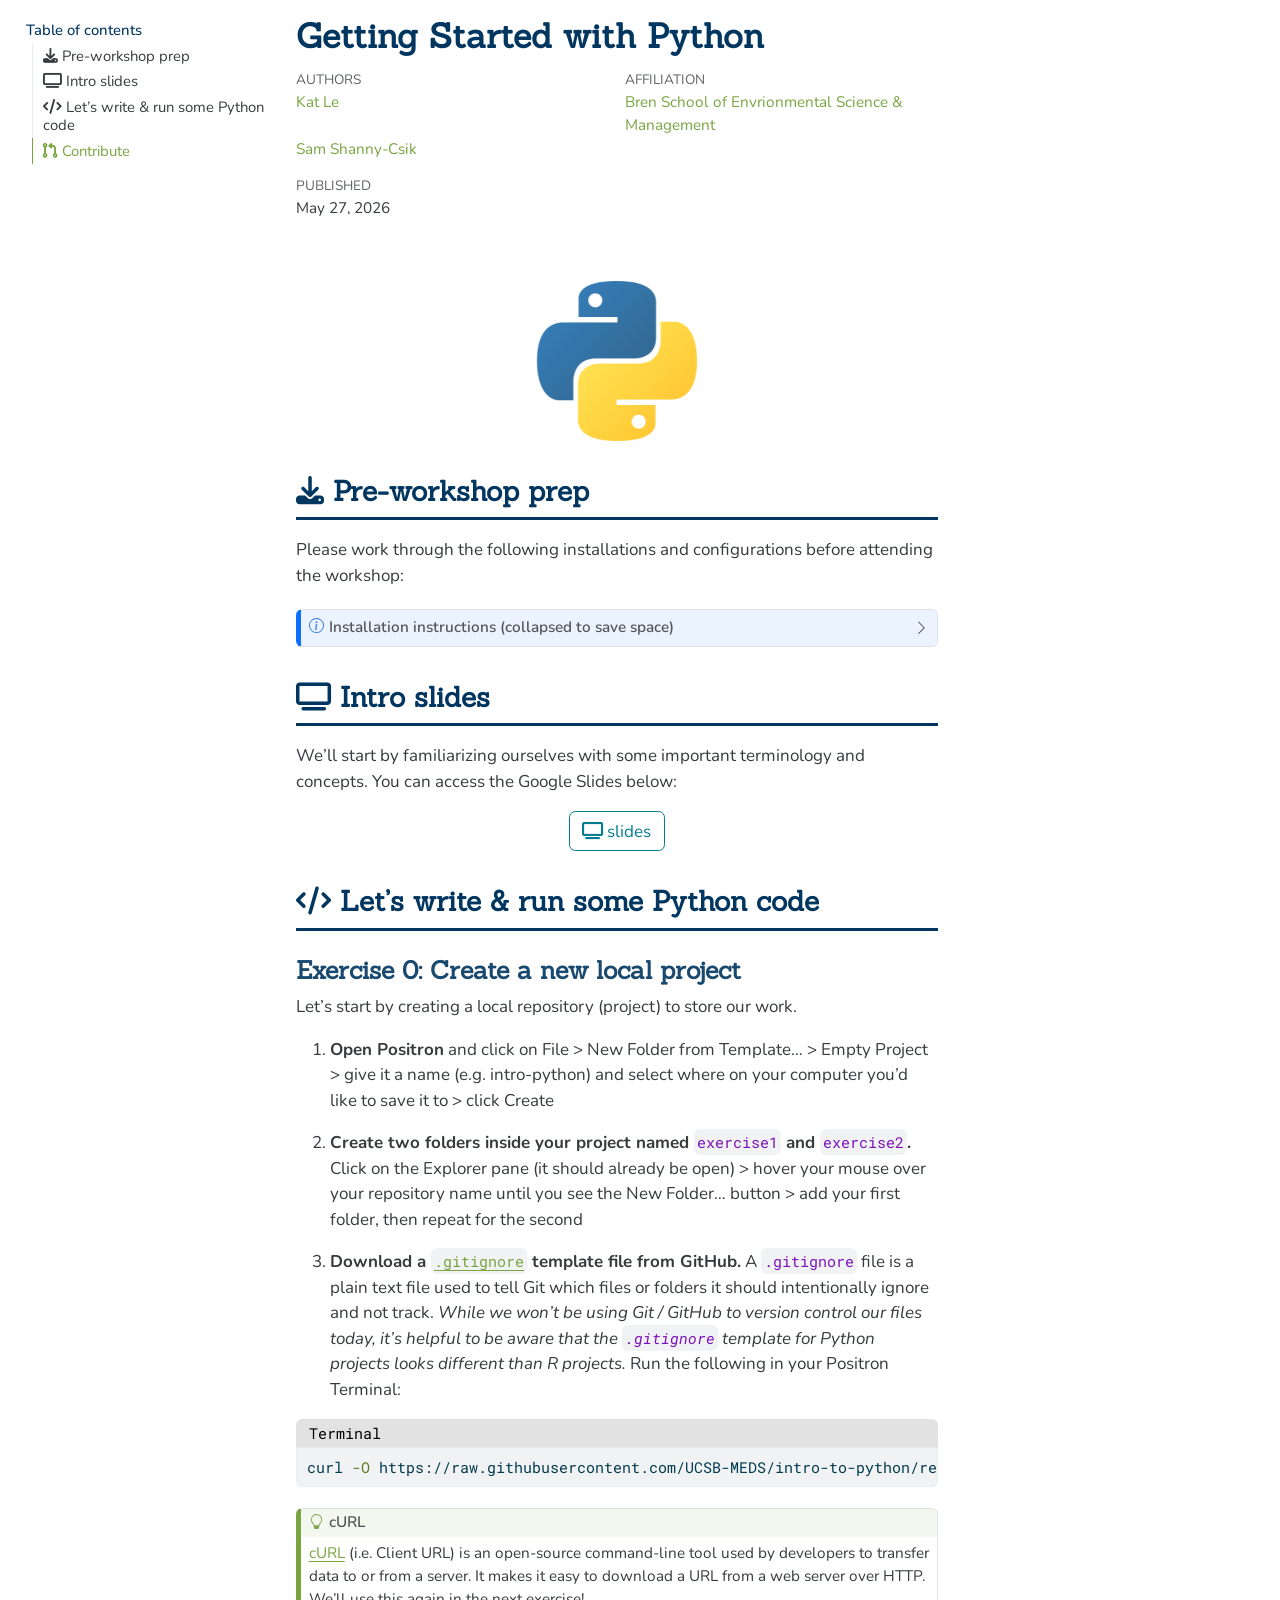
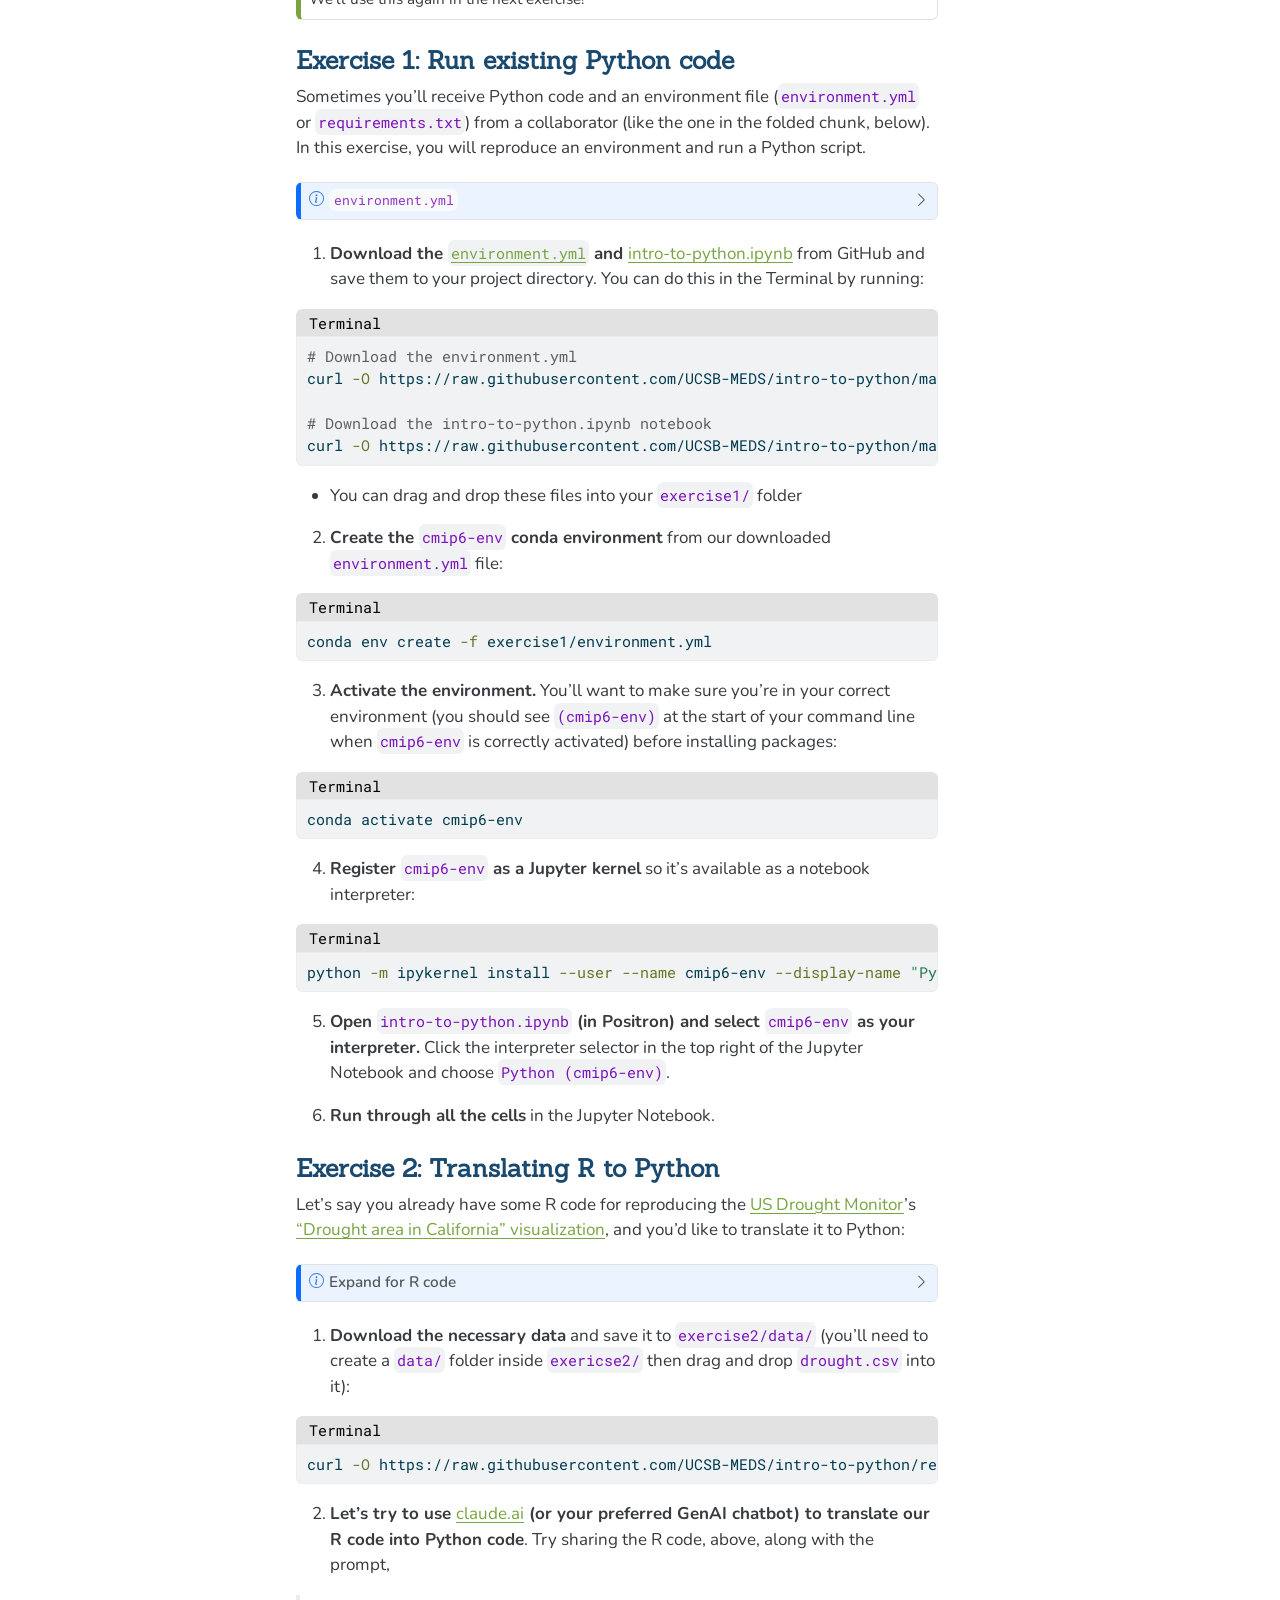
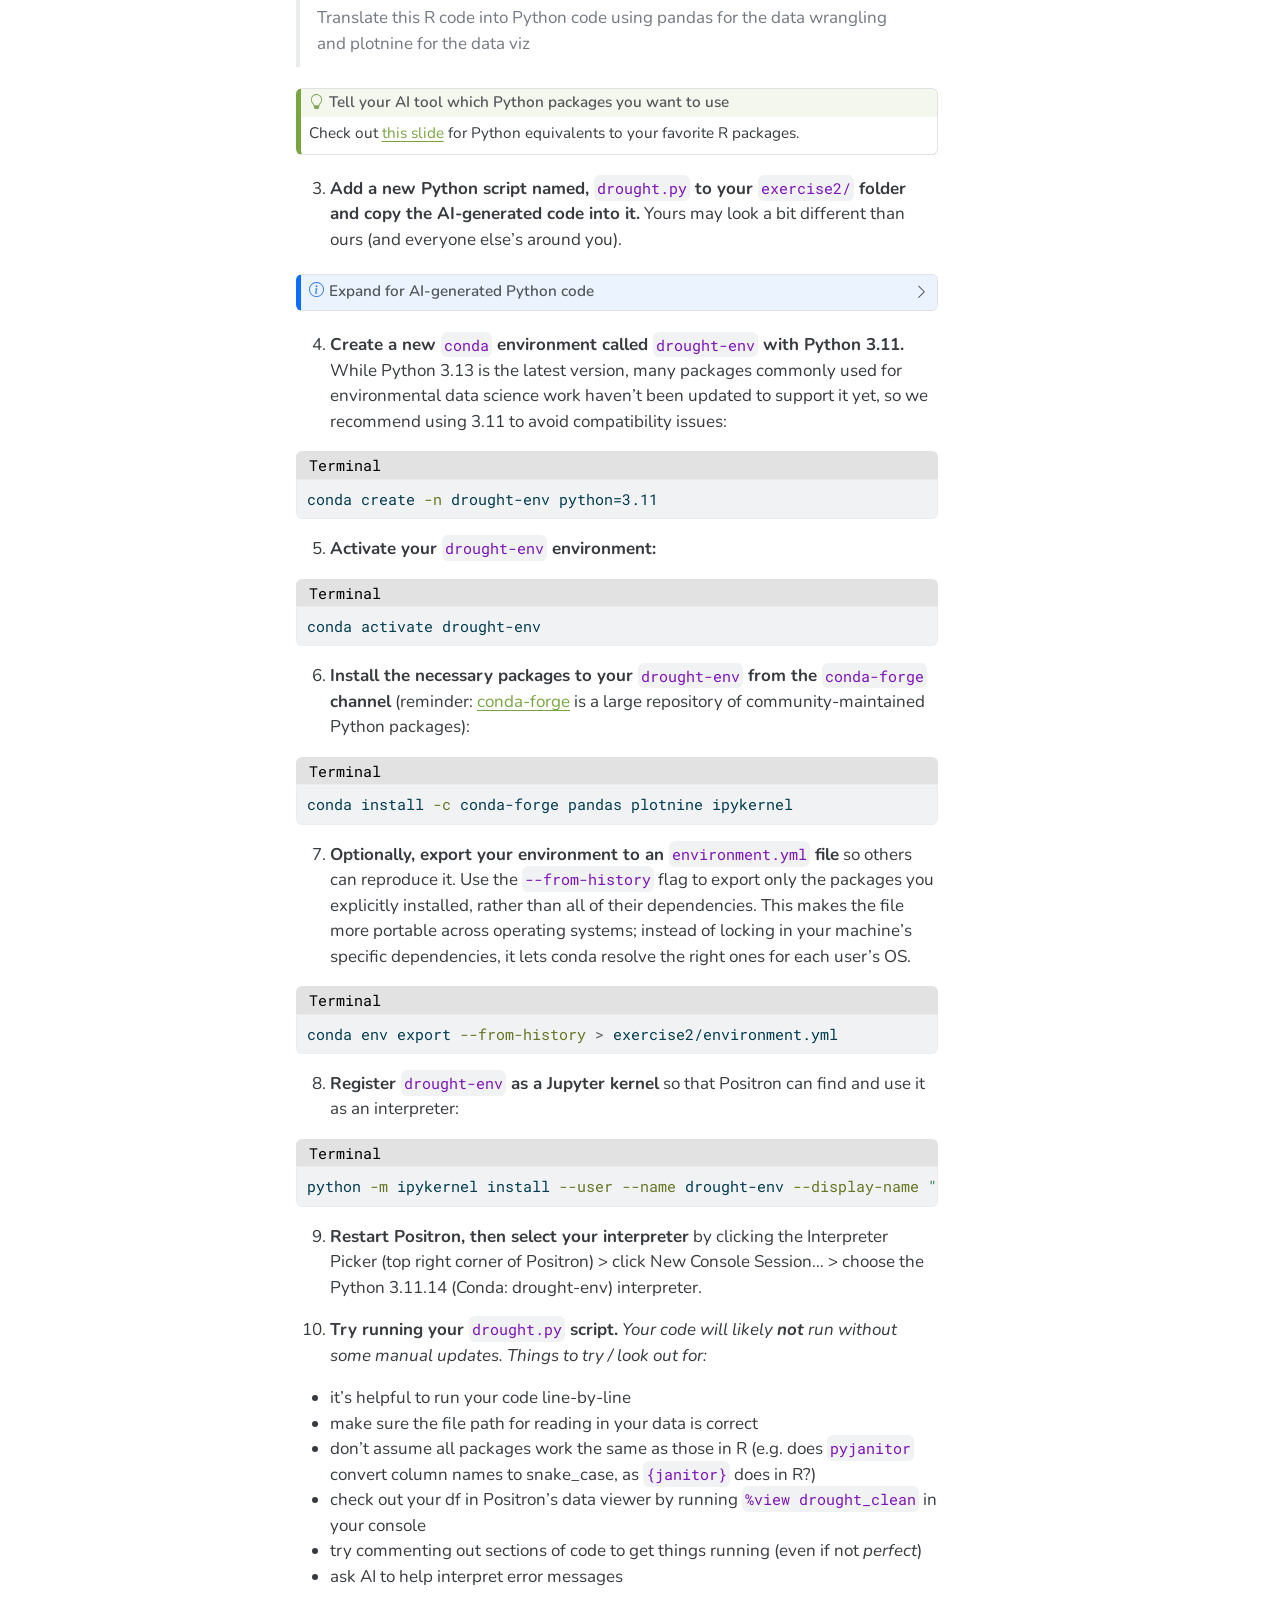
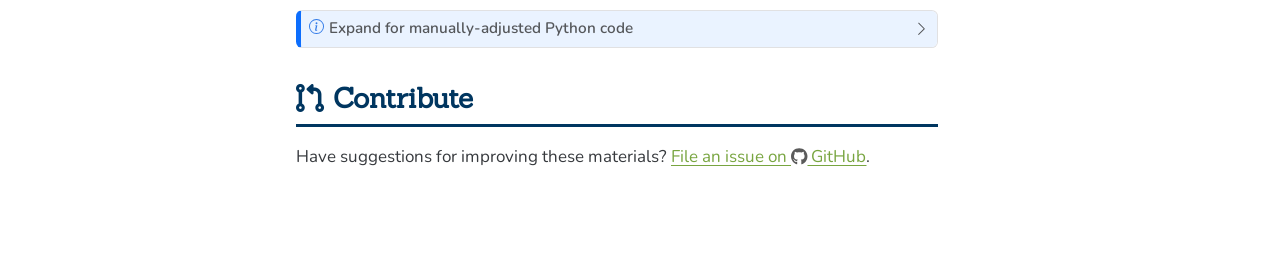
==== index.html @ 29c0a847 "added new python code" ====
<!DOCTYPE html>
<html xmlns="http://www.w3.org/1999/xhtml" lang="en" xml:lang="en"><head>

<meta charset="utf-8">
<meta name="generator" content="quarto-1.9.37">

<meta name="viewport" content="width=device-width, initial-scale=1.0, user-scalable=yes">

<meta name="author" content="Kat Le">
<meta name="author" content="Sam Shanny-Csik">
<meta name="dcterms.date" content="2026-05-27">

<title>Getting Started with Python</title>
<style>
/* Default styles provided by pandoc.
** See https://pandoc.org/MANUAL.html#variables-for-html for config info.
*/
code{white-space: pre-wrap;}
span.smallcaps{font-variant: small-caps;}
div.columns{display: flex; gap: min(4vw, 1.5em);}
div.column{flex: auto; overflow-x: auto;}
div.hanging-indent{margin-left: 1.5em; text-indent: -1.5em;}
ul.task-list{list-style: none;}
ul.task-list li input[type="checkbox"] {
  width: 0.8em;
  margin: 0 0.8em 0.2em -1em; /* quarto-specific, see https://github.com/quarto-dev/quarto-cli/issues/4556 */ 
  vertical-align: middle;
}
/* CSS for syntax highlighting */
html { -webkit-text-size-adjust: 100%; }
pre > code.sourceCode { white-space: pre; position: relative; }
pre > code.sourceCode > span { display: inline-block; line-height: 1.25; }
pre > code.sourceCode > span:empty { height: 1.2em; }
.sourceCode { overflow: visible; }
code.sourceCode > span { color: inherit; text-decoration: inherit; }
div.sourceCode { margin: 1em 0; }
pre.sourceCode { margin: 0; }
@media screen {
div.sourceCode { overflow: auto; }
}
@media print {
pre > code.sourceCode { white-space: pre-wrap; }
pre > code.sourceCode > span { text-indent: -5em; padding-left: 5em; }
}
pre.numberSource code
  { counter-reset: source-line 0; }
pre.numberSource code > span
  { position: relative; left: -4em; counter-increment: source-line; }
pre.numberSource code > span > a:first-child::before
  { content: counter(source-line);
    position: relative; left: -1em; text-align: right; vertical-align: baseline;
    border: none; display: inline-block;
    -webkit-touch-callout: none; -webkit-user-select: none;
    -khtml-user-select: none; -moz-user-select: none;
    -ms-user-select: none; user-select: none;
    padding: 0 4px; width: 4em;
  }
pre.numberSource { margin-left: 3em;  padding-left: 4px; }
div.sourceCode
  {   }
@media screen {
pre > code.sourceCode > span > a:first-child::before { text-decoration: underline; }
}
</style>


<script src="index_files/libs/clipboard/clipboard.min.js"></script>
<script src="index_files/libs/quarto-html/quarto.js" type="module"></script>
<script src="index_files/libs/quarto-html/tabsets/tabsets.js" type="module"></script>
<script src="index_files/libs/quarto-html/popper.min.js"></script>
<script src="index_files/libs/quarto-html/tippy.umd.min.js"></script>
<script src="index_files/libs/quarto-html/anchor.min.js"></script>
<link href="index_files/libs/quarto-html/tippy.css" rel="stylesheet">
<link href="index_files/libs/quarto-html/quarto-syntax-highlighting-7fb60bd1f9e42841000a673aab780b30.css" rel="stylesheet" id="quarto-text-highlighting-styles">
<script src="index_files/libs/bootstrap/bootstrap.min.js"></script>
<link href="index_files/libs/bootstrap/bootstrap-icons.css" rel="stylesheet">
<link href="index_files/libs/bootstrap/bootstrap-93c23630c4c9fd960b8662d5937d819a.min.css" rel="stylesheet" append-hash="true" id="quarto-bootstrap" data-mode="light">
<link href="index_files/libs/quarto-contrib/fontawesome6-6.7.2/all.min.css" rel="stylesheet">
<link href="index_files/libs/quarto-contrib/fontawesome6-6.7.2/latex-fontsize.css" rel="stylesheet">
<style>html{ scroll-behavior: smooth; }</style>
<link rel="shortcut icon" href="images/python-logo.png">


</head>

<body class="quarto-light">

<div id="quarto-content" class="page-columns page-rows-contents page-layout-article toc-left">
<div id="quarto-sidebar-toc-left" class="sidebar toc-left">
  <nav id="TOC" role="doc-toc" class="toc-active">
    <h2 id="toc-title">Table of contents</h2>
   
  <ul>
  <li><a href="#setup" id="toc-setup" class="nav-link active" data-scroll-target="#setup"><i class="fa-solid fa-download" title="download" aria-label="download"></i> Pre-workshop prep</a></li>
  <li><a href="#slides" id="toc-slides" class="nav-link" data-scroll-target="#slides"><i class="fa-solid fa-tv" title="slides" aria-label="tv"></i> Intro slides</a></li>
  <li><a href="#code" id="toc-code" class="nav-link" data-scroll-target="#code"><i class="fa-solid fa-code" title="code" aria-label="code"></i> Let’s write &amp; run some Python code</a>
  <ul class="collapse">
  <li><a href="#exercise0" id="toc-exercise0" class="nav-link" data-scroll-target="#exercise0">Exercise 0: Create a new local project</a></li>
  <li><a href="#exercise1" id="toc-exercise1" class="nav-link" data-scroll-target="#exercise1">Exercise 1: Run existing Python code</a></li>
  <li><a href="#exercise-2-translating-r-to-python" id="toc-exercise-2-translating-r-to-python" class="nav-link" data-scroll-target="#exercise-2-translating-r-to-python">Exercise 2: Translating R to Python</a></li>
  </ul></li>
  <li><a href="#contribute" id="toc-contribute" class="nav-link" data-scroll-target="#contribute"><i class="fa-solid fa-code-pull-request" title="Symbol for pull request" aria-label="code-pull-request"></i> Contribute</a></li>
  </ul>
</nav>
</div>
<div id="quarto-margin-sidebar" class="sidebar margin-sidebar zindex-bottom">
</div>
<main class="content" id="quarto-document-content">

<header id="title-block-header" class="quarto-title-block default">
<div class="quarto-title">
<h1 class="title">Getting Started with Python</h1>
</div>


<div class="quarto-title-meta-author">
  <div class="quarto-title-meta-heading">Authors</div>
  <div class="quarto-title-meta-heading">Affiliation</div>
  
    <div class="quarto-title-meta-contents">
    <p class="author"><a href="https://github.com/katleyq">Kat Le</a> </p>
  </div>
  <div class="quarto-title-meta-contents">
        <p class="affiliation">
            <a href="https://bren.ucsb.edu/">
            Bren School of Envrionmental Science &amp; Management
            </a>
          </p>
      </div>
    <div class="quarto-title-meta-contents">
    <p class="author"><a href="https://samanthacsik.github.io/">Sam Shanny-Csik</a> </p>
  </div>
  <div class="quarto-title-meta-contents">
      </div>
  </div>

<div class="quarto-title-meta">

      
    <div>
    <div class="quarto-title-meta-heading">Published</div>
    <div class="quarto-title-meta-contents">
      <p class="date">May 27, 2026</p>
    </div>
  </div>
  
    
  </div>
  


</header>


<p><br></p>
<div class="cell" data-layout-align="center">
<div class="cell-output-display">
<div class="quarto-figure quarto-figure-center">
<figure class="figure">
<p><img src="images/python-logo.png" class="img-fluid quarto-figure quarto-figure-center figure-img" style="width:25.0%"></p>
</figure>
</div>
</div>
</div>
<section id="setup" class="level2">
<h2 class="anchored" data-anchor-id="setup"><i class="fa-solid fa-download" title="download" aria-label="download"></i> Pre-workshop prep</h2>
<p>Please work through the following installations and configurations before attending the workshop:</p>
<div class="callout callout-style-default callout-note callout-titled">
<div class="callout-header d-flex align-content-center collapsed" data-bs-toggle="collapse" data-bs-target=".callout-1-contents" aria-controls="callout-1" aria-expanded="false" aria-label="Toggle callout">
<div class="callout-icon-container">
<i class="callout-icon"></i>
</div>
<div class="callout-title-container flex-fill">
<span class="screen-reader-only">Note</span>Installation instructions (collapsed to save space)
</div>
<div class="callout-btn-toggle d-inline-block border-0 py-1 ps-1 pe-0 float-end"><i class="callout-toggle"></i></div>
</div>
<div id="callout-1" class="callout-1-contents callout-collapse collapse">
<div class="callout-body-container callout-body">
<section id="install-positron" class="level3">
<h3 class="anchored" data-anchor-id="install-positron">1. Install Positron</h3>
<p>Positron is the newest data science IDE (<strong>I</strong>ntegrated <strong>D</strong>evelopment <strong>E</strong>nvironment) from <a href="https://posit.co/" target="_blank">Posit</a> (the makers of RStudio) that combines the best features of RStudio (e.g.&nbsp;the data explorer, plots pane, etc.) with the flexibility and multi-language support of VS Code (a general-purpose IDE and a popular envrionment for writing Python code). Download and install Positron following <a href="https://positron.posit.co/install.html" target="_blank">these instructions</a>.</p>
<div class="cell" data-layout-align="center">
<div class="cell-output-display">
<div class="quarto-figure quarto-figure-center">
<figure class="figure">
<p><img src="images/positron.png" class="img-fluid quarto-figure quarto-figure-center figure-img" style="width:100.0%"></p>
</figure>
</div>
</div>
</div>
<p>You can expand the features and capabilities of Positron by installing <a href="https://positron.posit.co/extensions.html" target="_blank">extensions</a>. It already comes bundled with those needed for this workshop (Quarto, Jupyter notebooks), but know that you can install additional extensions, as needed, from the Extensions menu in the Activity Bar.</p>
</section>
<section id="install-miniforge3" class="level3">
<h3 class="anchored" data-anchor-id="install-miniforge3">2. Install <code>Miniforge3</code></h3>
<p><a href="https://github.com/conda/conda" target="_blank"><code>conda</code></a> is both a package installer and environment manager, built for data science work. We’ll learn more about it (and use it!) during the workshop. <code>conda</code> can be installed via several distributions (i.e.&nbsp;bundled collections of software that are packaged and distributed together for easy installation). The most well-known, <a href="https://www.anaconda.com/download" target="_blank">Anaconda</a>, bundles thousands of pre-installed packages you may never use, and requires accepting a commercial license for organizational use. <a href="https://github.com/conda-forge/miniforge/" target="_blank"><code>Miniforge3</code></a> is a free, minimal alternative that gives you <code>conda</code> without the bloat, so you install only what you need. Installing <code>Miniforge3</code> means you’ll receive a base environment containing Python, the <code>conda</code> package manager, and their essential dependencies. Follow the appropriate instructions, below, to install <code>Miniforge3</code>:</p>
<div class="tabset-margin-container"></div><div class="panel-tabset">
<ul class="nav nav-tabs" role="tablist"><li class="nav-item" role="presentation"><a class="nav-link active" id="tabset-1-1-tab" data-bs-toggle="tab" data-bs-target="#tabset-1-1" role="tab" aria-controls="tabset-1-1" aria-selected="true" href=""><i class="fa-brands fa-apple" aria-label="apple"></i> Mac</a></li><li class="nav-item" role="presentation"><a class="nav-link" id="tabset-1-2-tab" data-bs-toggle="tab" data-bs-target="#tabset-1-2" role="tab" aria-controls="tabset-1-2" aria-selected="false" href=""><i class="fa-brands fa-windows" aria-label="windows"></i> Windows</a></li></ul>
<div class="tab-content">
<div id="tabset-1-1" class="tab-pane active" role="tabpanel" aria-labelledby="tabset-1-1-tab">
<ol type="1">
<li><strong>Select the appropriate <code>Miniforge3</code> release from <a href="https://conda-forge.org/download/" target="_blank">https://conda-forge.org/download/</a> to download</strong> a shell script (<code>.sh</code> file) for installation:</li>
</ol>
<div class="cell" data-layout-align="center">
<div class="cell-output-display">
<div class="quarto-figure quarto-figure-center">
<figure class="figure">
<p><img src="images/miniforge-release.png" class="img-fluid quarto-figure quarto-figure-center figure-img" style="width:100.0%"></p>
</figure>
</div>
</div>
</div>
<ol start="2" type="1">
<li><strong>Run your shell script in your Positron Terminal to install <code>Miniforge3</code>.</strong> To do this:
<ul>
<li><strong>Make sure you’re in your home directory.</strong> Check to see where you are in your computer by typing <code>pwd</code> (“print working directory”) in your Terminal. If you’re already in your home directory, it should return something like, <code>/Users/your-user-name</code>. If you’re <em>not</em> in your home directory, you can jump there by typing <code>cd ~</code> (<code>cd</code> stands for “change directory”, and <code>~</code> is a shortcut for jumping home).</li>
<li><strong>Move into your <code>Downloads</code> folder,</strong> where your shell script currently lives, by typing <code>cd Downloads</code> in your Terminal.</li>
<li><strong>Run your shell script</strong> by typing <code>bash downloaded-file-name.sh</code> (mine was named, <code>Miniforge3-Darwin-arm64.sh</code>) in your Terminal.</li>
</ul></li>
<li><strong>Follow the prompts in your Terminal to complete the installation:</strong>
<ul>
<li>continue pressing ENTER until your reach the end of the license</li>
<li>type <code>yes</code> to accept the license terms</li>
<li>make sure to install it to your home directory (e.g.&nbsp;<code>Users/samanthacsik/miniforge3</code>) when prompted</li>
<li>if asked if you want to update your shell profile to automatically initialize conda, type <code>yes</code></li>
</ul></li>
</ol>
</div>
<div id="tabset-1-2" class="tab-pane" role="tabpanel" aria-labelledby="tabset-1-2-tab">
<ol type="1">
<li><strong>Select the appropriate <code>Miniforge3</code> release from <a href="https://conda-forge.org/download/" target="_blank">https://conda-forge.org/download/</a> to download</strong> an executable (<code>.exe</code> file) for installation:</li>
</ol>
<div class="cell" data-layout-align="center">
<div class="cell-output-display">
<div class="quarto-figure quarto-figure-center">
<figure class="figure">
<p><img src="images/miniforge-release.png" class="img-fluid quarto-figure quarto-figure-center figure-img" style="width:100.0%"></p>
</figure>
</div>
</div>
</div>
<ol start="2" type="1">
<li><strong>Double click on the downloaded <code>.exe</code> to begin the installation process.</strong> Follow the prompts:</li>
</ol>
<ul>
<li>Click <strong>next</strong> on the setup window:</li>
</ul>
<div class="cell" data-layout-align="center">
<div class="cell-output-display">
<div class="quarto-figure quarto-figure-center">
<figure class="figure">
<p><img src="images/windows1.png" class="img-fluid quarto-figure quarto-figure-center figure-img" style="width:70.0%"></p>
</figure>
</div>
</div>
</div>
<ul>
<li>Install for <strong>All Users</strong>, then click <strong>next</strong>:</li>
</ul>
<div class="cell" data-layout-align="center">
<div class="cell-output-display">
<div class="quarto-figure quarto-figure-center">
<figure class="figure">
<p><img src="images/windows2.png" class="img-fluid quarto-figure quarto-figure-center figure-img" style="width:70.0%"></p>
</figure>
</div>
</div>
</div>
<ul>
<li>Check that the destination folder is listed as <code>C:\ProgramData\miniforge3</code>, then click <strong>next</strong>:</li>
</ul>
<div class="cell" data-layout-align="center">
<div class="cell-output-display">
<div class="quarto-figure quarto-figure-center">
<figure class="figure">
<p><img src="images/windows3.png" class="img-fluid quarto-figure quarto-figure-center figure-img" style="width:70.0%"></p>
</figure>
</div>
</div>
</div>
<ul>
<li>Make sure all three Advanced Installation Options are selected, then click <strong>Install</strong>:</li>
</ul>
<div class="cell" data-layout-align="center">
<div class="cell-output-display">
<div class="quarto-figure quarto-figure-center">
<figure class="figure">
<p><img src="images/windows4.png" class="img-fluid quarto-figure quarto-figure-center figure-img" style="width:70.0%"></p>
</figure>
</div>
</div>
</div>
<ul>
<li>Open up Miniforge Prompt:</li>
</ul>
<div class="cell" data-layout-align="center">
<div class="cell-output-display">
<div class="quarto-figure quarto-figure-center">
<figure class="figure">
<p><img src="images/windows5.png" class="img-fluid quarto-figure quarto-figure-center figure-img" style="width:70.0%"></p>
</figure>
</div>
</div>
</div>
<ul>
<li>Run <code>conda init</code>:</li>
</ul>
<div class="cell" data-layout-align="center">
<div class="cell-output-display">
<div class="quarto-figure quarto-figure-center">
<figure class="figure">
<p><img src="images/windows6.png" class="img-fluid quarto-figure quarto-figure-center figure-img" style="width:70.0%"></p>
</figure>
</div>
</div>
</div>
</div>
</div>
</div>
</section>
</div>
</div>
</div>
</section>
<section id="slides" class="level2">
<h2 class="anchored" data-anchor-id="slides"><i class="fa-solid fa-tv" title="slides" aria-label="tv"></i> Intro slides</h2>
<p>We’ll start by familiarizing ourselves with some important terminology and concepts. You can access the Google Slides below:</p>
<div class="center-text">
<p><a href="https://docs.google.com/presentation/d/1Q7PZRSdZFcdeg-N73ibxHnAbVq-8uFhD5KHtr8SkNXI/edit?usp=sharing" class="btn" role="button" target="_blank"><i class="fa-solid fa-tv" title="A television screen" aria-label="tv"></i> slides</a></p>
</div>
</section>
<section id="code" class="level2">
<h2 class="anchored" data-anchor-id="code"><i class="fa-solid fa-code" title="code" aria-label="code"></i> Let’s write &amp; run some Python code</h2>
<section id="exercise0" class="level3">
<h3 class="anchored" data-anchor-id="exercise0">Exercise 0: Create a new local project</h3>
<p>Let’s start by creating a local repository (project) to store our work.</p>
<ol type="1">
<li><p><strong>Open Positron</strong> and click on File &gt; New Folder from Template… &gt; Empty Project &gt; give it a name (e.g.&nbsp;intro-python) and select where on your computer you’d like to save it to &gt; click Create</p></li>
<li><p><strong>Create two folders inside your project named <code>exercise1</code> and <code>exercise2</code>.</strong> Click on the Explorer pane (it should already be open) &gt; hover your mouse over your repository name until you see the New Folder… button &gt; add your first folder, then repeat for the second</p></li>
<li><p><strong>Download a <a href="https://github.com/UCSB-MEDS/intro-to-python/blob/main/.gitignore" target="_blank"><code>.gitignore</code></a> template file from GitHub.</strong> A <code>.gitignore</code> file is a plain text file used to tell Git which files or folders it should intentionally ignore and not track. <em>While we won’t be using Git / GitHub to version control our files today, it’s helpful to be aware that the <code>.gitignore</code> template for Python projects looks different than R projects.</em> Run the following in your Positron Terminal:</p></li>
</ol>
<div class="cell">
<div class="code-with-filename">
<div class="code-with-filename-file">
<pre><strong>Terminal</strong></pre>
</div>
<div class="code-copy-outer-scaffold"><div class="sourceCode cell-code" id="cb1"><pre class="sourceCode bash code-with-copy"><code class="sourceCode bash"><span id="cb1-1"><a href="#cb1-1" aria-hidden="true" tabindex="-1"></a><span class="ex">curl</span> <span class="at">-O</span> https://raw.githubusercontent.com/UCSB-MEDS/intro-to-python/refs/heads/main/.gitignore</span></code></pre></div><button title="Copy to Clipboard" class="code-copy-button"><i class="bi"></i></button></div>
</div>
</div>
<div class="callout callout-style-default callout-tip callout-titled">
<div class="callout-header d-flex align-content-center">
<div class="callout-icon-container">
<i class="callout-icon"></i>
</div>
<div class="callout-title-container flex-fill">
<span class="screen-reader-only">Tip</span>cURL
</div>
</div>
<div class="callout-body-container callout-body">
<p><a href="https://curl.se/" target="_blank">cURL</a> (i.e.&nbsp;Client URL) is an open-source command-line tool used by developers to transfer data to or from a server. It makes it easy to download a URL from a web server over HTTP. We’ll use this again in the next exercise!</p>
</div>
</div>
</section>
<section id="exercise1" class="level3">
<h3 class="anchored" data-anchor-id="exercise1">Exercise 1: Run existing Python code</h3>
<p>Sometimes you’ll receive Python code and an environment file (<code>environment.yml</code> or <code>requirements.txt</code>) from a collaborator (like the one in the folded chunk, below). In this exercise, you will reproduce an environment and run a Python script.</p>
<div class="callout callout-style-default callout-note callout-titled">
<div class="callout-header d-flex align-content-center collapsed" data-bs-toggle="collapse" data-bs-target=".callout-3-contents" aria-controls="callout-3" aria-expanded="false" aria-label="Toggle callout">
<div class="callout-icon-container">
<i class="callout-icon"></i>
</div>
<div class="callout-title-container flex-fill">
<span class="screen-reader-only">Note</span><code>environment.yml</code>
</div>
<div class="callout-btn-toggle d-inline-block border-0 py-1 ps-1 pe-0 float-end"><i class="callout-toggle"></i></div>
</div>
<div id="callout-3" class="callout-3-contents callout-collapse collapse">
<div class="callout-body-container callout-body">
<p>The <code>environment.yml</code> is a text file that specifies a conda environment’s name, channels to download from, and package dependencies. It is similar to a <code>requirements.txt</code> file that is used for <code>venv</code>.</p>
<div class="cell">
<div class="code-with-filename">
<div class="code-with-filename-file">
<pre><strong>environment.yml</strong></pre>
</div>
<div class="code-copy-outer-scaffold"><div class="sourceCode cell-code" id="cb2"><pre class="sourceCode yaml code-with-copy"><code class="sourceCode yaml"><span id="cb2-1"><a href="#cb2-1" aria-hidden="true" tabindex="-1"></a><span class="fu">name</span><span class="kw">:</span><span class="at"> cmip6-env</span></span>
<span id="cb2-2"><a href="#cb2-2" aria-hidden="true" tabindex="-1"></a><span class="fu">channels</span><span class="kw">:</span></span>
<span id="cb2-3"><a href="#cb2-3" aria-hidden="true" tabindex="-1"></a><span class="at">  </span><span class="kw">-</span><span class="at"> conda-forge</span></span>
<span id="cb2-4"><a href="#cb2-4" aria-hidden="true" tabindex="-1"></a><span class="at">  </span><span class="kw">-</span><span class="at"> defaults</span></span>
<span id="cb2-5"><a href="#cb2-5" aria-hidden="true" tabindex="-1"></a><span class="fu">dependencies</span><span class="kw">:</span></span>
<span id="cb2-6"><a href="#cb2-6" aria-hidden="true" tabindex="-1"></a><span class="at">  </span><span class="kw">-</span><span class="at"> python=3.11</span></span>
<span id="cb2-7"><a href="#cb2-7" aria-hidden="true" tabindex="-1"></a><span class="at">  </span><span class="kw">-</span><span class="at"> intake</span></span>
<span id="cb2-8"><a href="#cb2-8" aria-hidden="true" tabindex="-1"></a><span class="at">  </span><span class="kw">-</span><span class="at"> intake-esm</span></span>
<span id="cb2-9"><a href="#cb2-9" aria-hidden="true" tabindex="-1"></a><span class="at">  </span><span class="kw">-</span><span class="at"> s3fs</span></span>
<span id="cb2-10"><a href="#cb2-10" aria-hidden="true" tabindex="-1"></a><span class="at">  </span><span class="kw">-</span><span class="at"> xarray</span></span>
<span id="cb2-11"><a href="#cb2-11" aria-hidden="true" tabindex="-1"></a><span class="at">  </span><span class="kw">-</span><span class="at"> zarr</span></span>
<span id="cb2-12"><a href="#cb2-12" aria-hidden="true" tabindex="-1"></a><span class="at">  </span><span class="kw">-</span><span class="at"> matplotlib</span></span>
<span id="cb2-13"><a href="#cb2-13" aria-hidden="true" tabindex="-1"></a><span class="at">  </span><span class="kw">-</span><span class="at"> numpy</span></span>
<span id="cb2-14"><a href="#cb2-14" aria-hidden="true" tabindex="-1"></a><span class="at">  </span><span class="kw">-</span><span class="at"> pandas</span></span>
<span id="cb2-15"><a href="#cb2-15" aria-hidden="true" tabindex="-1"></a><span class="at">  </span><span class="kw">-</span><span class="at"> jupyter</span></span>
<span id="cb2-16"><a href="#cb2-16" aria-hidden="true" tabindex="-1"></a><span class="at">  </span><span class="kw">-</span><span class="at"> ipykernel</span></span></code></pre></div><button title="Copy to Clipboard" class="code-copy-button"><i class="bi"></i></button></div>
</div>
</div>
</div>
</div>
</div>
<ol type="1">
<li><strong>Download the <a href="https://github.com/UCSB-MEDS/intro-to-python/blob/main/exercises/environment.yml" target="_blank"><code>environment.yml</code></a> and <a href="https://github.com/UCSB-MEDS/intro-to-python/blob/main/exercises/intro-to-python.ipynb" target="_blank">intro-to-python.ipynb</a></strong> from GitHub and save them to your project directory. You can do this in the Terminal by running:</li>
</ol>
<div class="cell">
<div class="code-with-filename">
<div class="code-with-filename-file">
<pre><strong>Terminal</strong></pre>
</div>
<div class="code-copy-outer-scaffold"><div class="sourceCode cell-code" id="cb3"><pre class="sourceCode bash code-with-copy"><code class="sourceCode bash"><span id="cb3-1"><a href="#cb3-1" aria-hidden="true" tabindex="-1"></a><span class="co"># Download the environment.yml</span></span>
<span id="cb3-2"><a href="#cb3-2" aria-hidden="true" tabindex="-1"></a><span class="ex">curl</span> <span class="at">-O</span> https://raw.githubusercontent.com/UCSB-MEDS/intro-to-python/main/exercises/environment.yml</span>
<span id="cb3-3"><a href="#cb3-3" aria-hidden="true" tabindex="-1"></a></span>
<span id="cb3-4"><a href="#cb3-4" aria-hidden="true" tabindex="-1"></a><span class="co"># Download the intro-to-python.ipynb notebook</span></span>
<span id="cb3-5"><a href="#cb3-5" aria-hidden="true" tabindex="-1"></a><span class="ex">curl</span> <span class="at">-O</span> https://raw.githubusercontent.com/UCSB-MEDS/intro-to-python/main/exercises/intro-to-python.ipynb</span></code></pre></div><button title="Copy to Clipboard" class="code-copy-button"><i class="bi"></i></button></div>
</div>
</div>
<ul>
<li>You can drag and drop these files into your <code>exercise1/</code> folder</li>
</ul>
<ol start="2" type="1">
<li><strong>Create the <code>cmip6-env</code> conda environment</strong> from our downloaded <code>environment.yml</code> file:</li>
</ol>
<div class="cell">
<div class="code-with-filename">
<div class="code-with-filename-file">
<pre><strong>Terminal</strong></pre>
</div>
<div class="code-copy-outer-scaffold"><div class="sourceCode cell-code" id="cb4"><pre class="sourceCode bash code-with-copy"><code class="sourceCode bash"><span id="cb4-1"><a href="#cb4-1" aria-hidden="true" tabindex="-1"></a><span class="ex">conda</span> env create <span class="at">-f</span> exercise1/environment.yml</span></code></pre></div><button title="Copy to Clipboard" class="code-copy-button"><i class="bi"></i></button></div>
</div>
</div>
<ol start="3" type="1">
<li><strong>Activate the environment.</strong> You’ll want to make sure you’re in your correct environment (you should see <code>(cmip6-env)</code> at the start of your command line when <code>cmip6-env</code> is correctly activated) before installing packages:</li>
</ol>
<div class="cell">
<div class="code-with-filename">
<div class="code-with-filename-file">
<pre><strong>Terminal</strong></pre>
</div>
<div class="code-copy-outer-scaffold"><div class="sourceCode cell-code" id="cb5"><pre class="sourceCode bash code-with-copy"><code class="sourceCode bash"><span id="cb5-1"><a href="#cb5-1" aria-hidden="true" tabindex="-1"></a><span class="ex">conda</span> activate cmip6-env</span></code></pre></div><button title="Copy to Clipboard" class="code-copy-button"><i class="bi"></i></button></div>
</div>
</div>
<ol start="4" type="1">
<li><strong>Register <code>cmip6-env</code> as a Jupyter kernel</strong> so it’s available as a notebook interpreter:</li>
</ol>
<div class="cell">
<div class="code-with-filename">
<div class="code-with-filename-file">
<pre><strong>Terminal</strong></pre>
</div>
<div class="code-copy-outer-scaffold"><div class="sourceCode cell-code" id="cb6"><pre class="sourceCode bash code-with-copy"><code class="sourceCode bash"><span id="cb6-1"><a href="#cb6-1" aria-hidden="true" tabindex="-1"></a><span class="ex">python</span> <span class="at">-m</span> ipykernel install <span class="at">--user</span> <span class="at">--name</span> cmip6-env <span class="at">--display-name</span> <span class="st">"Python (cmip6-env)"</span></span></code></pre></div><button title="Copy to Clipboard" class="code-copy-button"><i class="bi"></i></button></div>
</div>
</div>
<ol start="5" type="1">
<li><p><strong>Open <code>intro-to-python.ipynb</code> (in Positron) and select <code>cmip6-env</code> as your interpreter.</strong> Click the interpreter selector in the top right of the Jupyter Notebook and choose <code>Python (cmip6-env)</code>.</p></li>
<li><p><strong>Run through all the cells</strong> in the Jupyter Notebook.</p></li>
</ol>
</section>
<section id="exercise-2-translating-r-to-python" class="level3">
<h3 class="anchored" data-anchor-id="exercise-2-translating-r-to-python">Exercise 2: Translating R to Python</h3>
<p>Let’s say you already have some R code for reproducing the <a href="https://droughtmonitor.unl.edu/" target="_blank">US Drought Monitor</a>’s <a href="https://en.wikipedia.org/wiki/Droughts_in_California#/media/File:Drought_area_in_California.svg" target="_blank">“Drought area in California” visualization</a>, and you’d like to translate it to Python:</p>
<div class="callout callout-style-default callout-note callout-titled">
<div class="callout-header d-flex align-content-center collapsed" data-bs-toggle="collapse" data-bs-target=".callout-4-contents" aria-controls="callout-4" aria-expanded="false" aria-label="Toggle callout">
<div class="callout-icon-container">
<i class="callout-icon"></i>
</div>
<div class="callout-title-container flex-fill">
<span class="screen-reader-only">Note</span>Expand for R code
</div>
<div class="callout-btn-toggle d-inline-block border-0 py-1 ps-1 pe-0 float-end"><i class="callout-toggle"></i></div>
</div>
<div id="callout-4" class="callout-4-contents callout-collapse collapse">
<div class="callout-body-container callout-body">
<div class="cell">
<div class="code-copy-outer-scaffold"><div class="sourceCode cell-code" id="cb7"><pre class="sourceCode r code-with-copy"><code class="sourceCode r"><span id="cb7-1"><a href="#cb7-1" aria-hidden="true" tabindex="-1"></a><span class="do">##~~~~~~~~~~~~~~~~~~~~~~~~~~~~~~~~~~~~~~~~~~~~~~~~~~~~~~~~~~~~~~~~~~~~~~~~~~~~~~</span></span>
<span id="cb7-2"><a href="#cb7-2" aria-hidden="true" tabindex="-1"></a><span class="do">##                                    setup                                 ----</span></span>
<span id="cb7-3"><a href="#cb7-3" aria-hidden="true" tabindex="-1"></a><span class="do">##~~~~~~~~~~~~~~~~~~~~~~~~~~~~~~~~~~~~~~~~~~~~~~~~~~~~~~~~~~~~~~~~~~~~~~~~~~~~~~</span></span>
<span id="cb7-4"><a href="#cb7-4" aria-hidden="true" tabindex="-1"></a></span>
<span id="cb7-5"><a href="#cb7-5" aria-hidden="true" tabindex="-1"></a><span class="co">#..........................load packages.........................</span></span>
<span id="cb7-6"><a href="#cb7-6" aria-hidden="true" tabindex="-1"></a><span class="fu">library</span>(tidyverse)</span>
<span id="cb7-7"><a href="#cb7-7" aria-hidden="true" tabindex="-1"></a></span>
<span id="cb7-8"><a href="#cb7-8" aria-hidden="true" tabindex="-1"></a><span class="co">#..........................import data...........................</span></span>
<span id="cb7-9"><a href="#cb7-9" aria-hidden="true" tabindex="-1"></a>drought <span class="ot">&lt;-</span> <span class="fu">read_csv</span>(here<span class="sc">::</span><span class="fu">here</span>(<span class="st">"data"</span>, <span class="st">"drought.csv"</span>))</span>
<span id="cb7-10"><a href="#cb7-10" aria-hidden="true" tabindex="-1"></a></span>
<span id="cb7-11"><a href="#cb7-11" aria-hidden="true" tabindex="-1"></a><span class="do">##~~~~~~~~~~~~~~~~~~~~~~~~~~~~~~~~~~~~~~~~~~~~~~~~~~~~~~~~~~~~~~~~~~~~~~~~~~~~~~</span></span>
<span id="cb7-12"><a href="#cb7-12" aria-hidden="true" tabindex="-1"></a><span class="do">##                            wrangle drought data                          ----</span></span>
<span id="cb7-13"><a href="#cb7-13" aria-hidden="true" tabindex="-1"></a><span class="do">##~~~~~~~~~~~~~~~~~~~~~~~~~~~~~~~~~~~~~~~~~~~~~~~~~~~~~~~~~~~~~~~~~~~~~~~~~~~~~~</span></span>
<span id="cb7-14"><a href="#cb7-14" aria-hidden="true" tabindex="-1"></a></span>
<span id="cb7-15"><a href="#cb7-15" aria-hidden="true" tabindex="-1"></a>drought_clean <span class="ot">&lt;-</span> drought <span class="sc">|&gt;</span></span>
<span id="cb7-16"><a href="#cb7-16" aria-hidden="true" tabindex="-1"></a>  </span>
<span id="cb7-17"><a href="#cb7-17" aria-hidden="true" tabindex="-1"></a>  <span class="co"># pivot table to be in tidy form ----</span></span>
<span id="cb7-18"><a href="#cb7-18" aria-hidden="true" tabindex="-1"></a>  <span class="fu">pivot_longer</span>(<span class="at">cols =</span> none<span class="sc">:</span>d4, <span class="at">names_to =</span> <span class="st">"drought_lvl"</span>, <span class="at">values_to =</span> <span class="st">"area_pct"</span>) <span class="sc">|&gt;</span></span>
<span id="cb7-19"><a href="#cb7-19" aria-hidden="true" tabindex="-1"></a>  </span>
<span id="cb7-20"><a href="#cb7-20" aria-hidden="true" tabindex="-1"></a>  <span class="co"># select cols of interest &amp; update names for clarity (as needed) ----</span></span>
<span id="cb7-21"><a href="#cb7-21" aria-hidden="true" tabindex="-1"></a>  <span class="fu">select</span>(start_date, state_abb, drought_lvl, area_pct) <span class="sc">|&gt;</span> </span>
<span id="cb7-22"><a href="#cb7-22" aria-hidden="true" tabindex="-1"></a>  </span>
<span id="cb7-23"><a href="#cb7-23" aria-hidden="true" tabindex="-1"></a>  <span class="co"># coerce start_date to date ----</span></span>
<span id="cb7-24"><a href="#cb7-24" aria-hidden="true" tabindex="-1"></a>  <span class="fu">mutate</span>(<span class="at">start_date =</span> <span class="fu">mdy</span>(start_date)) <span class="sc">|&gt;</span> </span>
<span id="cb7-25"><a href="#cb7-25" aria-hidden="true" tabindex="-1"></a></span>
<span id="cb7-26"><a href="#cb7-26" aria-hidden="true" tabindex="-1"></a>  <span class="co"># add drought level conditions names ---- </span></span>
<span id="cb7-27"><a href="#cb7-27" aria-hidden="true" tabindex="-1"></a>  <span class="fu">mutate</span>(<span class="at">drought_lvl_long =</span> <span class="fu">factor</span>(drought_lvl,</span>
<span id="cb7-28"><a href="#cb7-28" aria-hidden="true" tabindex="-1"></a>                                   <span class="at">levels =</span> <span class="fu">c</span>(<span class="st">"d4"</span>, <span class="st">"d3"</span>, <span class="st">"d2"</span>, <span class="st">"d1"</span>, <span class="st">"d0"</span>, <span class="st">"none"</span>),</span>
<span id="cb7-29"><a href="#cb7-29" aria-hidden="true" tabindex="-1"></a>                                   <span class="at">labels =</span> <span class="fu">c</span>(<span class="st">"D4 (Exceptional)"</span>, <span class="st">"D3 (Extreme)"</span>,</span>
<span id="cb7-30"><a href="#cb7-30" aria-hidden="true" tabindex="-1"></a>                                       <span class="st">"D2 (Severe)"</span>, <span class="st">"D1 (Moderate)"</span>, </span>
<span id="cb7-31"><a href="#cb7-31" aria-hidden="true" tabindex="-1"></a>                                       <span class="st">"D0 (Abnormaly Dry)"</span>, </span>
<span id="cb7-32"><a href="#cb7-32" aria-hidden="true" tabindex="-1"></a>                                       <span class="st">"No Drought"</span>))) <span class="sc">|&gt;</span></span>
<span id="cb7-33"><a href="#cb7-33" aria-hidden="true" tabindex="-1"></a>  </span>
<span id="cb7-34"><a href="#cb7-34" aria-hidden="true" tabindex="-1"></a>  <span class="co"># reorder cols ----</span></span>
<span id="cb7-35"><a href="#cb7-35" aria-hidden="true" tabindex="-1"></a>  <span class="fu">relocate</span>(start_date, state_abb, drought_lvl, drought_lvl_long, area_pct) <span class="sc">|&gt;</span></span>
<span id="cb7-36"><a href="#cb7-36" aria-hidden="true" tabindex="-1"></a></span>
<span id="cb7-37"><a href="#cb7-37" aria-hidden="true" tabindex="-1"></a>  <span class="co"># remove drought_lvl "none" &amp; filter for just CA ----</span></span>
<span id="cb7-38"><a href="#cb7-38" aria-hidden="true" tabindex="-1"></a>  <span class="fu">filter</span>(drought_lvl <span class="sc">!=</span> <span class="st">"none"</span>,</span>
<span id="cb7-39"><a href="#cb7-39" aria-hidden="true" tabindex="-1"></a>         state_abb <span class="sc">==</span> <span class="st">"CA"</span>) <span class="sc">|&gt;</span> </span>
<span id="cb7-40"><a href="#cb7-40" aria-hidden="true" tabindex="-1"></a></span>
<span id="cb7-41"><a href="#cb7-41" aria-hidden="true" tabindex="-1"></a><span class="do">##~~~~~~~~~~~~~~~~~~~~~~~~~~~~~~~~~~~~~~~~~~~~~~~~~~~~~~~~~~~~~~~~~~~~~~~~~~~~~~</span></span>
<span id="cb7-42"><a href="#cb7-42" aria-hidden="true" tabindex="-1"></a><span class="do">##       create stacked area plot of CA drought conditions through time     ----</span></span>
<span id="cb7-43"><a href="#cb7-43" aria-hidden="true" tabindex="-1"></a><span class="do">##~~~~~~~~~~~~~~~~~~~~~~~~~~~~~~~~~~~~~~~~~~~~~~~~~~~~~~~~~~~~~~~~~~~~~~~~~~~~~~</span></span>
<span id="cb7-44"><a href="#cb7-44" aria-hidden="true" tabindex="-1"></a>  </span>
<span id="cb7-45"><a href="#cb7-45" aria-hidden="true" tabindex="-1"></a><span class="co"># initialize ggplot ----</span></span>
<span id="cb7-46"><a href="#cb7-46" aria-hidden="true" tabindex="-1"></a><span class="fu">ggplot</span>(drought_clean, <span class="at">mapping =</span> <span class="fu">aes</span>(<span class="at">x =</span> start_date, <span class="at">y =</span> area_pct, <span class="at">fill =</span> drought_lvl_long)) <span class="sc">+</span></span>
<span id="cb7-47"><a href="#cb7-47" aria-hidden="true" tabindex="-1"></a>  </span>
<span id="cb7-48"><a href="#cb7-48" aria-hidden="true" tabindex="-1"></a>  <span class="co"># reverse order of groups so level D4 is closest to x-axis ----</span></span>
<span id="cb7-49"><a href="#cb7-49" aria-hidden="true" tabindex="-1"></a>  <span class="fu">geom_area</span>(<span class="at">position =</span> <span class="fu">position_stack</span>(<span class="at">reverse =</span> <span class="cn">TRUE</span>)) <span class="sc">+</span></span>
<span id="cb7-50"><a href="#cb7-50" aria-hidden="true" tabindex="-1"></a>  </span>
<span id="cb7-51"><a href="#cb7-51" aria-hidden="true" tabindex="-1"></a>  <span class="co"># update colors to match US Drought Monitor ----</span></span>
<span id="cb7-52"><a href="#cb7-52" aria-hidden="true" tabindex="-1"></a>  <span class="co"># (colors identified using ColorPick Eyedropper extension on the original USDM data viz) </span></span>
<span id="cb7-53"><a href="#cb7-53" aria-hidden="true" tabindex="-1"></a>  <span class="fu">scale_fill_manual</span>(<span class="at">values =</span> <span class="fu">c</span>(<span class="st">"#853904"</span>, <span class="st">"#FF0000"</span>, <span class="st">"#FFC100"</span>, <span class="st">"#FFD965"</span>, <span class="st">"#FFFF00"</span>)) <span class="sc">+</span></span>
<span id="cb7-54"><a href="#cb7-54" aria-hidden="true" tabindex="-1"></a>  </span>
<span id="cb7-55"><a href="#cb7-55" aria-hidden="true" tabindex="-1"></a>  <span class="co"># set x-axis breaks &amp; remove padding between data and x-axis ----</span></span>
<span id="cb7-56"><a href="#cb7-56" aria-hidden="true" tabindex="-1"></a>  <span class="fu">scale_x_date</span>(<span class="at">breaks =</span> scales<span class="sc">::</span><span class="fu">breaks_pretty</span>(<span class="at">n =</span> <span class="dv">13</span>),</span>
<span id="cb7-57"><a href="#cb7-57" aria-hidden="true" tabindex="-1"></a>               <span class="at">limits =</span> <span class="fu">as.Date</span>(<span class="fu">c</span>(<span class="st">"2000-01-01"</span>, <span class="st">"2026-12-31"</span>)),</span>
<span id="cb7-58"><a href="#cb7-58" aria-hidden="true" tabindex="-1"></a>               <span class="at">expand =</span> <span class="fu">c</span>(<span class="dv">0</span>,<span class="dv">0</span>)) <span class="sc">+</span></span>
<span id="cb7-59"><a href="#cb7-59" aria-hidden="true" tabindex="-1"></a></span>
<span id="cb7-60"><a href="#cb7-60" aria-hidden="true" tabindex="-1"></a>  <span class="co"># set y-axis breaks &amp; remove padding between data and y-axis &amp; convert values to percentages ----</span></span>
<span id="cb7-61"><a href="#cb7-61" aria-hidden="true" tabindex="-1"></a>  <span class="fu">scale_y_continuous</span>(<span class="at">breaks =</span> <span class="fu">seq</span>(<span class="dv">0</span>, <span class="dv">100</span>, <span class="at">by =</span> <span class="dv">10</span>),</span>
<span id="cb7-62"><a href="#cb7-62" aria-hidden="true" tabindex="-1"></a>                     <span class="at">expand =</span> <span class="fu">c</span>(<span class="dv">0</span>, <span class="dv">0</span>),</span>
<span id="cb7-63"><a href="#cb7-63" aria-hidden="true" tabindex="-1"></a>                     <span class="at">labels =</span> scales<span class="sc">::</span><span class="fu">label_percent</span>(<span class="at">scale =</span> <span class="dv">1</span>)) <span class="sc">+</span></span>
<span id="cb7-64"><a href="#cb7-64" aria-hidden="true" tabindex="-1"></a>  </span>
<span id="cb7-65"><a href="#cb7-65" aria-hidden="true" tabindex="-1"></a>  <span class="co"># add title ----</span></span>
<span id="cb7-66"><a href="#cb7-66" aria-hidden="true" tabindex="-1"></a>  <span class="fu">labs</span>(<span class="at">title =</span> <span class="st">"Drought area in California"</span>) <span class="sc">+</span></span>
<span id="cb7-67"><a href="#cb7-67" aria-hidden="true" tabindex="-1"></a></span>
<span id="cb7-68"><a href="#cb7-68" aria-hidden="true" tabindex="-1"></a>  <span class="co"># set theme minimal (includes major/minor grid lines, no axes) ----</span></span>
<span id="cb7-69"><a href="#cb7-69" aria-hidden="true" tabindex="-1"></a>  <span class="fu">theme_minimal</span>() <span class="sc">+</span></span>
<span id="cb7-70"><a href="#cb7-70" aria-hidden="true" tabindex="-1"></a>  </span>
<span id="cb7-71"><a href="#cb7-71" aria-hidden="true" tabindex="-1"></a>  <span class="co"># fine-tune adjustments to plot theme ----</span></span>
<span id="cb7-72"><a href="#cb7-72" aria-hidden="true" tabindex="-1"></a>  <span class="fu">theme</span>(</span>
<span id="cb7-73"><a href="#cb7-73" aria-hidden="true" tabindex="-1"></a>    </span>
<span id="cb7-74"><a href="#cb7-74" aria-hidden="true" tabindex="-1"></a>    <span class="co"># update axis lines &amp; ticks color ----</span></span>
<span id="cb7-75"><a href="#cb7-75" aria-hidden="true" tabindex="-1"></a>    <span class="at">axis.line =</span> <span class="fu">element_line</span>(<span class="at">color =</span> <span class="st">"#5A9CD6"</span>),</span>
<span id="cb7-76"><a href="#cb7-76" aria-hidden="true" tabindex="-1"></a>    <span class="at">axis.ticks =</span> <span class="fu">element_line</span>(<span class="at">color =</span> <span class="st">"#5A9CD6"</span>),</span>
<span id="cb7-77"><a href="#cb7-77" aria-hidden="true" tabindex="-1"></a>    </span>
<span id="cb7-78"><a href="#cb7-78" aria-hidden="true" tabindex="-1"></a>    <span class="co"># adjust length of axis ticks ----</span></span>
<span id="cb7-79"><a href="#cb7-79" aria-hidden="true" tabindex="-1"></a>    <span class="at">axis.ticks.length =</span> <span class="fu">unit</span>(.<span class="dv">2</span>, <span class="st">"cm"</span>),</span>
<span id="cb7-80"><a href="#cb7-80" aria-hidden="true" tabindex="-1"></a>    </span>
<span id="cb7-81"><a href="#cb7-81" aria-hidden="true" tabindex="-1"></a>    <span class="co"># center plot title ----</span></span>
<span id="cb7-82"><a href="#cb7-82" aria-hidden="true" tabindex="-1"></a>    <span class="at">plot.title =</span> <span class="fu">element_text</span>(<span class="at">hjust =</span> <span class="fl">0.5</span>, <span class="at">color =</span> <span class="st">"#686868"</span>, <span class="at">size =</span> <span class="dv">20</span>,</span>
<span id="cb7-83"><a href="#cb7-83" aria-hidden="true" tabindex="-1"></a>                              <span class="at">margin =</span> <span class="fu">margin</span>(<span class="at">t =</span> <span class="dv">10</span>, <span class="at">r =</span> <span class="dv">0</span>, <span class="at">b =</span> <span class="dv">15</span>, <span class="at">l =</span> <span class="dv">0</span>)),</span>
<span id="cb7-84"><a href="#cb7-84" aria-hidden="true" tabindex="-1"></a>    </span>
<span id="cb7-85"><a href="#cb7-85" aria-hidden="true" tabindex="-1"></a>    <span class="co"># remove axis &amp; legend titles ----</span></span>
<span id="cb7-86"><a href="#cb7-86" aria-hidden="true" tabindex="-1"></a>    <span class="at">axis.title =</span> <span class="fu">element_blank</span>(),</span>
<span id="cb7-87"><a href="#cb7-87" aria-hidden="true" tabindex="-1"></a>    <span class="at">legend.title =</span> <span class="fu">element_blank</span>(),</span>
<span id="cb7-88"><a href="#cb7-88" aria-hidden="true" tabindex="-1"></a>    </span>
<span id="cb7-89"><a href="#cb7-89" aria-hidden="true" tabindex="-1"></a>    <span class="co"># axis text color &amp; size ----</span></span>
<span id="cb7-90"><a href="#cb7-90" aria-hidden="true" tabindex="-1"></a>    <span class="at">axis.text =</span> <span class="fu">element_text</span>(<span class="at">color =</span> <span class="st">"#686868"</span>, <span class="at">size =</span> <span class="dv">10</span>),</span>
<span id="cb7-91"><a href="#cb7-91" aria-hidden="true" tabindex="-1"></a>    <span class="at">legend.text =</span> <span class="fu">element_text</span>(<span class="at">color =</span> <span class="st">"#686868"</span>, <span class="at">size =</span> <span class="dv">10</span>),</span>
<span id="cb7-92"><a href="#cb7-92" aria-hidden="true" tabindex="-1"></a>    </span>
<span id="cb7-93"><a href="#cb7-93" aria-hidden="true" tabindex="-1"></a>    <span class="co"># move legend below plot ----</span></span>
<span id="cb7-94"><a href="#cb7-94" aria-hidden="true" tabindex="-1"></a>    <span class="at">legend.position =</span> <span class="st">"bottom"</span>,</span>
<span id="cb7-95"><a href="#cb7-95" aria-hidden="true" tabindex="-1"></a>    <span class="at">legend.direction =</span> <span class="st">"horizontal"</span>,</span>
<span id="cb7-96"><a href="#cb7-96" aria-hidden="true" tabindex="-1"></a>    <span class="at">legend.key.width =</span> <span class="fu">unit</span>(<span class="fl">0.4</span>, <span class="st">"cm"</span>),</span>
<span id="cb7-97"><a href="#cb7-97" aria-hidden="true" tabindex="-1"></a>    <span class="at">legend.key.height =</span> <span class="fu">unit</span>(<span class="fl">0.25</span>, <span class="st">"cm"</span>),</span>
<span id="cb7-98"><a href="#cb7-98" aria-hidden="true" tabindex="-1"></a>    </span>
<span id="cb7-99"><a href="#cb7-99" aria-hidden="true" tabindex="-1"></a>    <span class="co"># update plot background color &amp; plot margins ----</span></span>
<span id="cb7-100"><a href="#cb7-100" aria-hidden="true" tabindex="-1"></a>    <span class="at">plot.background =</span> <span class="fu">element_rect</span>(<span class="at">color =</span> <span class="st">"#686868"</span>),</span>
<span id="cb7-101"><a href="#cb7-101" aria-hidden="true" tabindex="-1"></a>    <span class="at">plot.margin =</span> <span class="fu">margin</span>(<span class="at">t =</span> <span class="dv">10</span>, <span class="at">r =</span> <span class="dv">40</span>, <span class="at">b =</span> <span class="dv">10</span>, <span class="at">l =</span> <span class="dv">40</span>)</span>
<span id="cb7-102"><a href="#cb7-102" aria-hidden="true" tabindex="-1"></a>  )</span></code></pre></div><button title="Copy to Clipboard" class="code-copy-button"><i class="bi"></i></button></div>
</div>
<div class="center-text">
<p><img src="../images/drought-r.png" class="img-fluid" style="width:100.0%" alt="Stacked area chart of drought area in CA by severity from 2000-2026."></p>
</div>
</div>
</div>
</div>
<ol type="1">
<li><strong>Download the necessary data</strong> and save it to <code>exercise2/data/</code> (you’ll need to create a <code>data/</code> folder inside <code>exericse2/</code> then drag and drop <code>drought.csv</code> into it):</li>
</ol>
<div class="cell">
<div class="code-with-filename">
<div class="code-with-filename-file">
<pre><strong>Terminal</strong></pre>
</div>
<div class="code-copy-outer-scaffold"><div class="sourceCode cell-code" id="cb8"><pre class="sourceCode bash code-with-copy"><code class="sourceCode bash"><span id="cb8-1"><a href="#cb8-1" aria-hidden="true" tabindex="-1"></a><span class="ex">curl</span> <span class="at">-O</span> https://raw.githubusercontent.com/UCSB-MEDS/intro-to-python/refs/heads/main/data/drought.csv</span></code></pre></div><button title="Copy to Clipboard" class="code-copy-button"><i class="bi"></i></button></div>
</div>
</div>
<ol start="2" type="1">
<li><strong>Let’s try to use <a href="https://claude.ai/" target="_blank">claude.ai</a> (or your preferred GenAI chatbot) to translate our R code into Python code</strong>. Try sharing the R code, above, along with the prompt,</li>
</ol>
<blockquote class="blockquote">
<p>Translate this R code into Python code using pandas for the data wrangling and plotnine for the data viz</p>
</blockquote>
<div class="callout callout-style-default callout-tip callout-titled">
<div class="callout-header d-flex align-content-center">
<div class="callout-icon-container">
<i class="callout-icon"></i>
</div>
<div class="callout-title-container flex-fill">
<span class="screen-reader-only">Tip</span>Tell your AI tool which Python packages you want to use
</div>
</div>
<div class="callout-body-container callout-body">
<p>Check out <a href="https://docs.google.com/presentation/d/1Q7PZRSdZFcdeg-N73ibxHnAbVq-8uFhD5KHtr8SkNXI/edit?slide=id.g3e21014f16a_0_0#slide=id.g3e21014f16a_0_0" target="_blank">this slide</a> for Python equivalents to your favorite R packages.</p>
</div>
</div>
<ol start="3" type="1">
<li><strong>Add a new Python script named, <code>drought.py</code> to your <code>exercise2/</code> folder and copy the AI-generated code into it.</strong> Yours may look a bit different than ours (and everyone else’s around you).</li>
</ol>
<div class="callout callout-style-default callout-note callout-titled">
<div class="callout-header d-flex align-content-center collapsed" data-bs-toggle="collapse" data-bs-target=".callout-6-contents" aria-controls="callout-6" aria-expanded="false" aria-label="Toggle callout">
<div class="callout-icon-container">
<i class="callout-icon"></i>
</div>
<div class="callout-title-container flex-fill">
<span class="screen-reader-only">Note</span>Expand for AI-generated Python code
</div>
<div class="callout-btn-toggle d-inline-block border-0 py-1 ps-1 pe-0 float-end"><i class="callout-toggle"></i></div>
</div>
<div id="callout-6" class="callout-6-contents callout-collapse collapse">
<div class="callout-body-container callout-body">
<div class="cell">
<div class="code-copy-outer-scaffold"><div class="sourceCode cell-code" id="cb9"><pre class="sourceCode python code-with-copy"><code class="sourceCode python"><span id="cb9-1"><a href="#cb9-1" aria-hidden="true" tabindex="-1"></a><span class="im">import</span> pandas <span class="im">as</span> pd</span>
<span id="cb9-2"><a href="#cb9-2" aria-hidden="true" tabindex="-1"></a><span class="im">from</span> plotnine <span class="im">import</span> <span class="op">*</span></span>
<span id="cb9-3"><a href="#cb9-3" aria-hidden="true" tabindex="-1"></a></span>
<span id="cb9-4"><a href="#cb9-4" aria-hidden="true" tabindex="-1"></a><span class="co"># ── Load data ──────────────────────────────────────────────────────────────────</span></span>
<span id="cb9-5"><a href="#cb9-5" aria-hidden="true" tabindex="-1"></a>drought <span class="op">=</span> pd.read_csv(<span class="st">"data/drought.csv"</span>)</span>
<span id="cb9-6"><a href="#cb9-6" aria-hidden="true" tabindex="-1"></a></span>
<span id="cb9-7"><a href="#cb9-7" aria-hidden="true" tabindex="-1"></a><span class="co"># ── Wrangle ────────────────────────────────────────────────────────────────────</span></span>
<span id="cb9-8"><a href="#cb9-8" aria-hidden="true" tabindex="-1"></a>drought_clean <span class="op">=</span> (</span>
<span id="cb9-9"><a href="#cb9-9" aria-hidden="true" tabindex="-1"></a>    drought</span>
<span id="cb9-10"><a href="#cb9-10" aria-hidden="true" tabindex="-1"></a>    <span class="co"># pivot to tidy form</span></span>
<span id="cb9-11"><a href="#cb9-11" aria-hidden="true" tabindex="-1"></a>    .melt(</span>
<span id="cb9-12"><a href="#cb9-12" aria-hidden="true" tabindex="-1"></a>        id_vars<span class="op">=</span>[c <span class="cf">for</span> c <span class="kw">in</span> drought.columns <span class="cf">if</span> c <span class="kw">not</span> <span class="kw">in</span> [<span class="st">"none"</span>, <span class="st">"d0"</span>, <span class="st">"d1"</span>, <span class="st">"d2"</span>, <span class="st">"d3"</span>, <span class="st">"d4"</span>]],</span>
<span id="cb9-13"><a href="#cb9-13" aria-hidden="true" tabindex="-1"></a>        value_vars<span class="op">=</span>[<span class="st">"none"</span>, <span class="st">"d0"</span>, <span class="st">"d1"</span>, <span class="st">"d2"</span>, <span class="st">"d3"</span>, <span class="st">"d4"</span>],</span>
<span id="cb9-14"><a href="#cb9-14" aria-hidden="true" tabindex="-1"></a>        var_name<span class="op">=</span><span class="st">"drought_lvl"</span>,</span>
<span id="cb9-15"><a href="#cb9-15" aria-hidden="true" tabindex="-1"></a>        value_name<span class="op">=</span><span class="st">"area_pct"</span>,</span>
<span id="cb9-16"><a href="#cb9-16" aria-hidden="true" tabindex="-1"></a>    )</span>
<span id="cb9-17"><a href="#cb9-17" aria-hidden="true" tabindex="-1"></a>    <span class="co"># select cols of interest</span></span>
<span id="cb9-18"><a href="#cb9-18" aria-hidden="true" tabindex="-1"></a>    [[<span class="st">"start_date"</span>, <span class="st">"state_abb"</span>, <span class="st">"drought_lvl"</span>, <span class="st">"area_pct"</span>]]</span>
<span id="cb9-19"><a href="#cb9-19" aria-hidden="true" tabindex="-1"></a>    <span class="co"># coerce start_date to date</span></span>
<span id="cb9-20"><a href="#cb9-20" aria-hidden="true" tabindex="-1"></a>    .assign(</span>
<span id="cb9-21"><a href="#cb9-21" aria-hidden="true" tabindex="-1"></a>        start_date<span class="op">=</span><span class="kw">lambda</span> df: pd.to_datetime(df[<span class="st">"start_date"</span>]),</span>
<span id="cb9-22"><a href="#cb9-22" aria-hidden="true" tabindex="-1"></a>        drought_lvl_long<span class="op">=</span><span class="kw">lambda</span> df: pd.Categorical(</span>
<span id="cb9-23"><a href="#cb9-23" aria-hidden="true" tabindex="-1"></a>            df[<span class="st">"drought_lvl"</span>],</span>
<span id="cb9-24"><a href="#cb9-24" aria-hidden="true" tabindex="-1"></a>            categories<span class="op">=</span>[<span class="st">"d4"</span>, <span class="st">"d3"</span>, <span class="st">"d2"</span>, <span class="st">"d1"</span>, <span class="st">"d0"</span>],</span>
<span id="cb9-25"><a href="#cb9-25" aria-hidden="true" tabindex="-1"></a>            ordered<span class="op">=</span><span class="va">True</span>,</span>
<span id="cb9-26"><a href="#cb9-26" aria-hidden="true" tabindex="-1"></a>        ).rename_categories({</span>
<span id="cb9-27"><a href="#cb9-27" aria-hidden="true" tabindex="-1"></a>            <span class="st">"d4"</span>: <span class="st">"D4 (Exceptional)"</span>,</span>
<span id="cb9-28"><a href="#cb9-28" aria-hidden="true" tabindex="-1"></a>            <span class="st">"d3"</span>: <span class="st">"D3 (Extreme)"</span>,</span>
<span id="cb9-29"><a href="#cb9-29" aria-hidden="true" tabindex="-1"></a>            <span class="st">"d2"</span>: <span class="st">"D2 (Severe)"</span>,</span>
<span id="cb9-30"><a href="#cb9-30" aria-hidden="true" tabindex="-1"></a>            <span class="st">"d1"</span>: <span class="st">"D1 (Moderate)"</span>,</span>
<span id="cb9-31"><a href="#cb9-31" aria-hidden="true" tabindex="-1"></a>            <span class="st">"d0"</span>: <span class="st">"D0 (Abnormally Dry)"</span>,</span>
<span id="cb9-32"><a href="#cb9-32" aria-hidden="true" tabindex="-1"></a>        }),</span>
<span id="cb9-33"><a href="#cb9-33" aria-hidden="true" tabindex="-1"></a>    )</span>
<span id="cb9-34"><a href="#cb9-34" aria-hidden="true" tabindex="-1"></a>    <span class="co"># filter out "none" drought level and keep only CA</span></span>
<span id="cb9-35"><a href="#cb9-35" aria-hidden="true" tabindex="-1"></a>    .query(<span class="st">"drought_lvl != 'none' and state_abb == 'CA'"</span>)</span>
<span id="cb9-36"><a href="#cb9-36" aria-hidden="true" tabindex="-1"></a>    .dropna(subset<span class="op">=</span>[<span class="st">"drought_lvl_long"</span>])</span>
<span id="cb9-37"><a href="#cb9-37" aria-hidden="true" tabindex="-1"></a>)</span>
<span id="cb9-38"><a href="#cb9-38" aria-hidden="true" tabindex="-1"></a></span>
<span id="cb9-39"><a href="#cb9-39" aria-hidden="true" tabindex="-1"></a><span class="co"># ── Plot ───────────────────────────────────────────────────────────────────────</span></span>
<span id="cb9-40"><a href="#cb9-40" aria-hidden="true" tabindex="-1"></a>(</span>
<span id="cb9-41"><a href="#cb9-41" aria-hidden="true" tabindex="-1"></a>    ggplot(drought_clean, aes(x<span class="op">=</span><span class="st">"start_date"</span>, y<span class="op">=</span><span class="st">"area_pct"</span>, fill<span class="op">=</span><span class="st">"drought_lvl_long"</span>))</span>
<span id="cb9-42"><a href="#cb9-42" aria-hidden="true" tabindex="-1"></a>    <span class="op">+</span> geom_area(position<span class="op">=</span>position_stack(reverse<span class="op">=</span><span class="va">True</span>))</span>
<span id="cb9-43"><a href="#cb9-43" aria-hidden="true" tabindex="-1"></a>    <span class="op">+</span> scale_fill_manual(</span>
<span id="cb9-44"><a href="#cb9-44" aria-hidden="true" tabindex="-1"></a>        values<span class="op">=</span>[<span class="st">"#853904"</span>, <span class="st">"#FF0000"</span>, <span class="st">"#FFC100"</span>, <span class="st">"#FFD965"</span>, <span class="st">"#FFFF00"</span>]</span>
<span id="cb9-45"><a href="#cb9-45" aria-hidden="true" tabindex="-1"></a>    )</span>
<span id="cb9-46"><a href="#cb9-46" aria-hidden="true" tabindex="-1"></a>    <span class="op">+</span> scale_x_datetime(</span>
<span id="cb9-47"><a href="#cb9-47" aria-hidden="true" tabindex="-1"></a>        breaks<span class="op">=</span>date_breaks(<span class="st">"2 years"</span>),</span>
<span id="cb9-48"><a href="#cb9-48" aria-hidden="true" tabindex="-1"></a>        date_labels<span class="op">=</span><span class="st">"%Y"</span>,</span>
<span id="cb9-49"><a href="#cb9-49" aria-hidden="true" tabindex="-1"></a>        limits<span class="op">=</span>(pd.Timestamp(<span class="st">"2000-01-01"</span>), pd.Timestamp(<span class="st">"2026-12-31"</span>)),</span>
<span id="cb9-50"><a href="#cb9-50" aria-hidden="true" tabindex="-1"></a>        expand<span class="op">=</span>(<span class="dv">0</span>, <span class="dv">0</span>),</span>
<span id="cb9-51"><a href="#cb9-51" aria-hidden="true" tabindex="-1"></a>    )</span>
<span id="cb9-52"><a href="#cb9-52" aria-hidden="true" tabindex="-1"></a>    <span class="op">+</span> scale_y_continuous(</span>
<span id="cb9-53"><a href="#cb9-53" aria-hidden="true" tabindex="-1"></a>        breaks<span class="op">=</span><span class="bu">range</span>(<span class="dv">0</span>, <span class="dv">101</span>, <span class="dv">10</span>),</span>
<span id="cb9-54"><a href="#cb9-54" aria-hidden="true" tabindex="-1"></a>        expand<span class="op">=</span>(<span class="dv">0</span>, <span class="dv">0</span>),</span>
<span id="cb9-55"><a href="#cb9-55" aria-hidden="true" tabindex="-1"></a>        labels<span class="op">=</span><span class="kw">lambda</span> lst: [<span class="ss">f"</span><span class="sc">{</span>v<span class="sc">}</span><span class="ss">%"</span> <span class="cf">for</span> v <span class="kw">in</span> lst],</span>
<span id="cb9-56"><a href="#cb9-56" aria-hidden="true" tabindex="-1"></a>    )</span>
<span id="cb9-57"><a href="#cb9-57" aria-hidden="true" tabindex="-1"></a>    <span class="op">+</span> labs(title<span class="op">=</span><span class="st">"Drought area in California"</span>)</span>
<span id="cb9-58"><a href="#cb9-58" aria-hidden="true" tabindex="-1"></a>    <span class="op">+</span> theme_minimal()</span>
<span id="cb9-59"><a href="#cb9-59" aria-hidden="true" tabindex="-1"></a>    <span class="op">+</span> theme(</span>
<span id="cb9-60"><a href="#cb9-60" aria-hidden="true" tabindex="-1"></a>        axis_line<span class="op">=</span>element_line(color<span class="op">=</span><span class="st">"#5A9CD6"</span>),</span>
<span id="cb9-61"><a href="#cb9-61" aria-hidden="true" tabindex="-1"></a>        axis_ticks<span class="op">=</span>element_line(color<span class="op">=</span><span class="st">"#5A9CD6"</span>),</span>
<span id="cb9-62"><a href="#cb9-62" aria-hidden="true" tabindex="-1"></a>        axis_ticks_length<span class="op">=</span><span class="fl">0.2</span>,</span>
<span id="cb9-63"><a href="#cb9-63" aria-hidden="true" tabindex="-1"></a>        plot_title<span class="op">=</span>element_text(ha<span class="op">=</span><span class="st">"center"</span>, color<span class="op">=</span><span class="st">"#686868"</span>, size<span class="op">=</span><span class="dv">20</span>,</span>
<span id="cb9-64"><a href="#cb9-64" aria-hidden="true" tabindex="-1"></a>                                margin<span class="op">=</span>{<span class="st">"t"</span>: <span class="dv">10</span>, <span class="st">"b"</span>: <span class="dv">15</span>}),</span>
<span id="cb9-65"><a href="#cb9-65" aria-hidden="true" tabindex="-1"></a>        axis_title<span class="op">=</span>element_blank(),</span>
<span id="cb9-66"><a href="#cb9-66" aria-hidden="true" tabindex="-1"></a>        legend_title<span class="op">=</span>element_blank(),</span>
<span id="cb9-67"><a href="#cb9-67" aria-hidden="true" tabindex="-1"></a>        axis_text<span class="op">=</span>element_text(color<span class="op">=</span><span class="st">"#686868"</span>, size<span class="op">=</span><span class="dv">10</span>),</span>
<span id="cb9-68"><a href="#cb9-68" aria-hidden="true" tabindex="-1"></a>        legend_text<span class="op">=</span>element_text(color<span class="op">=</span><span class="st">"#686868"</span>, size<span class="op">=</span><span class="dv">10</span>),</span>
<span id="cb9-69"><a href="#cb9-69" aria-hidden="true" tabindex="-1"></a>        legend_position<span class="op">=</span><span class="st">"bottom"</span>,</span>
<span id="cb9-70"><a href="#cb9-70" aria-hidden="true" tabindex="-1"></a>        legend_direction<span class="op">=</span><span class="st">"horizontal"</span>,</span>
<span id="cb9-71"><a href="#cb9-71" aria-hidden="true" tabindex="-1"></a>        legend_key_width<span class="op">=</span><span class="dv">12</span>,</span>
<span id="cb9-72"><a href="#cb9-72" aria-hidden="true" tabindex="-1"></a>        legend_key_height<span class="op">=</span><span class="dv">8</span>,</span>
<span id="cb9-73"><a href="#cb9-73" aria-hidden="true" tabindex="-1"></a>        plot_background<span class="op">=</span>element_rect(color<span class="op">=</span><span class="st">"#686868"</span>),</span>
<span id="cb9-74"><a href="#cb9-74" aria-hidden="true" tabindex="-1"></a>        plot_margin<span class="op">=</span><span class="fl">0.1</span>,</span>
<span id="cb9-75"><a href="#cb9-75" aria-hidden="true" tabindex="-1"></a>    )</span>
<span id="cb9-76"><a href="#cb9-76" aria-hidden="true" tabindex="-1"></a>)</span></code></pre></div><button title="Copy to Clipboard" class="code-copy-button"><i class="bi"></i></button></div>
</div>
</div>
</div>
</div>
<ol start="4" type="1">
<li><strong>Create a new <code>conda</code> environment called <code>drought-env</code> with Python 3.11.</strong> While Python 3.13 is the latest version, many packages commonly used for environmental data science work haven’t been updated to support it yet, so we recommend using 3.11 to avoid compatibility issues:</li>
</ol>
<div class="cell">
<div class="code-with-filename">
<div class="code-with-filename-file">
<pre><strong>Terminal</strong></pre>
</div>
<div class="code-copy-outer-scaffold"><div class="sourceCode cell-code" id="cb10"><pre class="sourceCode bash code-with-copy"><code class="sourceCode bash"><span id="cb10-1"><a href="#cb10-1" aria-hidden="true" tabindex="-1"></a><span class="ex">conda</span> create <span class="at">-n</span> drought-env python=3.11</span></code></pre></div><button title="Copy to Clipboard" class="code-copy-button"><i class="bi"></i></button></div>
</div>
</div>
<ol start="5" type="1">
<li><strong>Activate your <code>drought-env</code> environment:</strong></li>
</ol>
<div class="cell">
<div class="code-with-filename">
<div class="code-with-filename-file">
<pre><strong>Terminal</strong></pre>
</div>
<div class="code-copy-outer-scaffold"><div class="sourceCode cell-code" id="cb11"><pre class="sourceCode bash code-with-copy"><code class="sourceCode bash"><span id="cb11-1"><a href="#cb11-1" aria-hidden="true" tabindex="-1"></a><span class="ex">conda</span> activate drought-env</span></code></pre></div><button title="Copy to Clipboard" class="code-copy-button"><i class="bi"></i></button></div>
</div>
</div>
<ol start="6" type="1">
<li><strong>Install the necessary packages to your <code>drought-env</code> from the <code>conda-forge</code> channel</strong> (reminder: <a href="https://conda-forge.org/docs/user/introduction/" target="_blank">conda-forge</a> is a large repository of community-maintained Python packages):</li>
</ol>
<div class="cell">
<div class="code-with-filename">
<div class="code-with-filename-file">
<pre><strong>Terminal</strong></pre>
</div>
<div class="code-copy-outer-scaffold"><div class="sourceCode cell-code" id="cb12"><pre class="sourceCode bash code-with-copy"><code class="sourceCode bash"><span id="cb12-1"><a href="#cb12-1" aria-hidden="true" tabindex="-1"></a><span class="ex">conda</span> install <span class="at">-c</span> conda-forge pandas plotnine ipykernel</span></code></pre></div><button title="Copy to Clipboard" class="code-copy-button"><i class="bi"></i></button></div>
</div>
</div>
<ol start="7" type="1">
<li><strong>Optionally, export your environment to an <code>environment.yml</code> file</strong> so others can reproduce it. Use the <code>--from-history</code> flag to export only the packages you explicitly installed, rather than all of their dependencies. This makes the file more portable across operating systems; instead of locking in your machine’s specific dependencies, it lets conda resolve the right ones for each user’s OS.</li>
</ol>
<div class="cell">
<div class="code-with-filename">
<div class="code-with-filename-file">
<pre><strong>Terminal</strong></pre>
</div>
<div class="code-copy-outer-scaffold"><div class="sourceCode cell-code" id="cb13"><pre class="sourceCode bash code-with-copy"><code class="sourceCode bash"><span id="cb13-1"><a href="#cb13-1" aria-hidden="true" tabindex="-1"></a><span class="ex">conda</span> env export <span class="at">--from-history</span> <span class="op">&gt;</span> exercise2/environment.yml</span></code></pre></div><button title="Copy to Clipboard" class="code-copy-button"><i class="bi"></i></button></div>
</div>
</div>
<ol start="8" type="1">
<li><strong>Register <code>drought-env</code> as a Jupyter kernel</strong> so that Positron can find and use it as an interpreter:</li>
</ol>
<div class="cell">
<div class="code-with-filename">
<div class="code-with-filename-file">
<pre><strong>Terminal</strong></pre>
</div>
<div class="code-copy-outer-scaffold"><div class="sourceCode cell-code" id="cb14"><pre class="sourceCode bash code-with-copy"><code class="sourceCode bash"><span id="cb14-1"><a href="#cb14-1" aria-hidden="true" tabindex="-1"></a><span class="ex">python</span> <span class="at">-m</span> ipykernel install <span class="at">--user</span> <span class="at">--name</span> drought-env <span class="at">--display-name</span> <span class="st">"Python (drought-env)"</span></span></code></pre></div><button title="Copy to Clipboard" class="code-copy-button"><i class="bi"></i></button></div>
</div>
</div>
<ol start="9" type="1">
<li><p><strong>Restart Positron, then select your interpreter</strong> by clicking the Interpreter Picker (top right corner of Positron) &gt; click New Console Session… &gt; choose the Python 3.11.14 (Conda: drought-env) interpreter.</p></li>
<li><p><strong>Try running your <code>drought.py</code> script.</strong> <em>Your code will likely <strong>not</strong> run without some manual updates. Things to try / look out for:</em></p></li>
</ol>
<ul>
<li>it’s helpful to run your code line-by-line</li>
<li>make sure the file path for reading in your data is correct</li>
<li>don’t assume all packages work the same as those in R (e.g.&nbsp;does <code>pyjanitor</code> convert column names to snake_case, as <code>{janitor}</code> does in R?)</li>
<li>check out your df in Positron’s data viewer by running <code>%view drought_clean</code> in your console</li>
<li>try commenting out sections of code to get things running (even if not <em>perfect</em>)</li>
<li>ask AI to help interpret error messages</li>
</ul>
<div class="callout callout-style-default callout-note callout-titled">
<div class="callout-header d-flex align-content-center collapsed" data-bs-toggle="collapse" data-bs-target=".callout-7-contents" aria-controls="callout-7" aria-expanded="false" aria-label="Toggle callout">
<div class="callout-icon-container">
<i class="callout-icon"></i>
</div>
<div class="callout-title-container flex-fill">
<span class="screen-reader-only">Note</span>Expand for manually-adjusted Python code
</div>
<div class="callout-btn-toggle d-inline-block border-0 py-1 ps-1 pe-0 float-end"><i class="callout-toggle"></i></div>
</div>
<div id="callout-7" class="callout-7-contents callout-collapse collapse">
<div class="callout-body-container callout-body">
<div class="cell" data-filetype="drought.py">
<div class="code-copy-outer-scaffold"><div class="sourceCode cell-code" id="annotated-cell-27"><pre class="sourceCode python code-annotation-code code-with-copy code-annotated"><code class="sourceCode python"><span id="annotated-cell-27-1"><a href="#annotated-cell-27-1" aria-hidden="true" tabindex="-1"></a><span class="im">import</span> pandas <span class="im">as</span> pd</span>
<span id="annotated-cell-27-2"><a href="#annotated-cell-27-2" aria-hidden="true" tabindex="-1"></a><span class="im">from</span> plotnine <span class="im">import</span> <span class="op">*</span></span>
<span id="annotated-cell-27-3"><a href="#annotated-cell-27-3" aria-hidden="true" tabindex="-1"></a></span>
<span id="annotated-cell-27-4"><a href="#annotated-cell-27-4" aria-hidden="true" tabindex="-1"></a><span class="co"># ── Load data ──────────────────────────────────────────────────────────────────</span></span>
<a class="code-annotation-anchor" data-target-cell="annotated-cell-27" data-target-annotation="1" onclick="event.preventDefault();" href="">1</a><span id="annotated-cell-27-5" class="code-annotation-target"><a href="#annotated-cell-27-5" aria-hidden="true" tabindex="-1"></a>drought <span class="op">=</span> pd.read_csv(<span class="st">"exercise2/data/drought.csv"</span>)</span>
<span id="annotated-cell-27-6"><a href="#annotated-cell-27-6" aria-hidden="true" tabindex="-1"></a></span>
<span id="annotated-cell-27-7"><a href="#annotated-cell-27-7" aria-hidden="true" tabindex="-1"></a><span class="co"># ── Wrangle ────────────────────────────────────────────────────────────────────</span></span>
<span id="annotated-cell-27-8"><a href="#annotated-cell-27-8" aria-hidden="true" tabindex="-1"></a>drought_clean <span class="op">=</span> (</span>
<span id="annotated-cell-27-9"><a href="#annotated-cell-27-9" aria-hidden="true" tabindex="-1"></a>    drought</span>
<span id="annotated-cell-27-10"><a href="#annotated-cell-27-10" aria-hidden="true" tabindex="-1"></a>    <span class="co"># pivot to tidy form</span></span>
<span id="annotated-cell-27-11"><a href="#annotated-cell-27-11" aria-hidden="true" tabindex="-1"></a>    .melt(</span>
<span id="annotated-cell-27-12"><a href="#annotated-cell-27-12" aria-hidden="true" tabindex="-1"></a>        id_vars<span class="op">=</span>[c <span class="cf">for</span> c <span class="kw">in</span> drought.columns <span class="cf">if</span> c <span class="kw">not</span> <span class="kw">in</span> [<span class="st">"none"</span>, <span class="st">"d0"</span>, <span class="st">"d1"</span>, <span class="st">"d2"</span>, <span class="st">"d3"</span>, <span class="st">"d4"</span>]],</span>
<span id="annotated-cell-27-13"><a href="#annotated-cell-27-13" aria-hidden="true" tabindex="-1"></a>        value_vars<span class="op">=</span>[<span class="st">"none"</span>, <span class="st">"d0"</span>, <span class="st">"d1"</span>, <span class="st">"d2"</span>, <span class="st">"d3"</span>, <span class="st">"d4"</span>],</span>
<span id="annotated-cell-27-14"><a href="#annotated-cell-27-14" aria-hidden="true" tabindex="-1"></a>        var_name<span class="op">=</span><span class="st">"drought_lvl"</span>,</span>
<span id="annotated-cell-27-15"><a href="#annotated-cell-27-15" aria-hidden="true" tabindex="-1"></a>        value_name<span class="op">=</span><span class="st">"area_pct"</span>,</span>
<span id="annotated-cell-27-16"><a href="#annotated-cell-27-16" aria-hidden="true" tabindex="-1"></a>    )</span>
<span id="annotated-cell-27-17"><a href="#annotated-cell-27-17" aria-hidden="true" tabindex="-1"></a>    <span class="co"># select cols of interest</span></span>
<span id="annotated-cell-27-18"><a href="#annotated-cell-27-18" aria-hidden="true" tabindex="-1"></a>    [[<span class="st">"start_date"</span>, <span class="st">"state_abb"</span>, <span class="st">"drought_lvl"</span>, <span class="st">"area_pct"</span>]]</span>
<span id="annotated-cell-27-19"><a href="#annotated-cell-27-19" aria-hidden="true" tabindex="-1"></a>    <span class="co"># coerce start_date to date</span></span>
<span id="annotated-cell-27-20"><a href="#annotated-cell-27-20" aria-hidden="true" tabindex="-1"></a>    .assign(</span>
<span id="annotated-cell-27-21"><a href="#annotated-cell-27-21" aria-hidden="true" tabindex="-1"></a>        start_date<span class="op">=</span><span class="kw">lambda</span> df: pd.to_datetime(df[<span class="st">"start_date"</span>]),</span>
<span id="annotated-cell-27-22"><a href="#annotated-cell-27-22" aria-hidden="true" tabindex="-1"></a>        drought_lvl_long<span class="op">=</span><span class="kw">lambda</span> df: pd.Categorical(</span>
<span id="annotated-cell-27-23"><a href="#annotated-cell-27-23" aria-hidden="true" tabindex="-1"></a>            df[<span class="st">"drought_lvl"</span>],</span>
<span id="annotated-cell-27-24"><a href="#annotated-cell-27-24" aria-hidden="true" tabindex="-1"></a>            categories<span class="op">=</span>[<span class="st">"d4"</span>, <span class="st">"d3"</span>, <span class="st">"d2"</span>, <span class="st">"d1"</span>, <span class="st">"d0"</span>],</span>
<span id="annotated-cell-27-25"><a href="#annotated-cell-27-25" aria-hidden="true" tabindex="-1"></a>            ordered<span class="op">=</span><span class="va">True</span>,</span>
<span id="annotated-cell-27-26"><a href="#annotated-cell-27-26" aria-hidden="true" tabindex="-1"></a>        ).rename_categories({</span>
<span id="annotated-cell-27-27"><a href="#annotated-cell-27-27" aria-hidden="true" tabindex="-1"></a>            <span class="st">"d4"</span>: <span class="st">"D4 (Exceptional)"</span>,</span>
<span id="annotated-cell-27-28"><a href="#annotated-cell-27-28" aria-hidden="true" tabindex="-1"></a>            <span class="st">"d3"</span>: <span class="st">"D3 (Extreme)"</span>,</span>
<span id="annotated-cell-27-29"><a href="#annotated-cell-27-29" aria-hidden="true" tabindex="-1"></a>            <span class="st">"d2"</span>: <span class="st">"D2 (Severe)"</span>,</span>
<span id="annotated-cell-27-30"><a href="#annotated-cell-27-30" aria-hidden="true" tabindex="-1"></a>            <span class="st">"d1"</span>: <span class="st">"D1 (Moderate)"</span>,</span>
<span id="annotated-cell-27-31"><a href="#annotated-cell-27-31" aria-hidden="true" tabindex="-1"></a>            <span class="st">"d0"</span>: <span class="st">"D0 (Abnormally Dry)"</span>,</span>
<span id="annotated-cell-27-32"><a href="#annotated-cell-27-32" aria-hidden="true" tabindex="-1"></a>        }),</span>
<span id="annotated-cell-27-33"><a href="#annotated-cell-27-33" aria-hidden="true" tabindex="-1"></a>    )</span>
<span id="annotated-cell-27-34"><a href="#annotated-cell-27-34" aria-hidden="true" tabindex="-1"></a>    <span class="co"># filter out "none" drought level and keep only CA</span></span>
<span id="annotated-cell-27-35"><a href="#annotated-cell-27-35" aria-hidden="true" tabindex="-1"></a>    .query(<span class="st">"drought_lvl != 'none' and state_abb == 'CA'"</span>)</span>
<span id="annotated-cell-27-36"><a href="#annotated-cell-27-36" aria-hidden="true" tabindex="-1"></a>    .dropna(subset<span class="op">=</span>[<span class="st">"drought_lvl_long"</span>])</span>
<span id="annotated-cell-27-37"><a href="#annotated-cell-27-37" aria-hidden="true" tabindex="-1"></a>)</span>
<span id="annotated-cell-27-38"><a href="#annotated-cell-27-38" aria-hidden="true" tabindex="-1"></a></span>
<span id="annotated-cell-27-39"><a href="#annotated-cell-27-39" aria-hidden="true" tabindex="-1"></a><span class="co"># ── Plot ───────────────────────────────────────────────────────────────────────</span></span>
<span id="annotated-cell-27-40"><a href="#annotated-cell-27-40" aria-hidden="true" tabindex="-1"></a>(</span>
<span id="annotated-cell-27-41"><a href="#annotated-cell-27-41" aria-hidden="true" tabindex="-1"></a>    ggplot(drought_clean, aes(x<span class="op">=</span><span class="st">"start_date"</span>, y<span class="op">=</span><span class="st">"area_pct"</span>, fill<span class="op">=</span><span class="st">"drought_lvl_long"</span>))</span>
<span id="annotated-cell-27-42"><a href="#annotated-cell-27-42" aria-hidden="true" tabindex="-1"></a>    <span class="op">+</span> geom_area(position<span class="op">=</span>position_stack(reverse<span class="op">=</span><span class="va">True</span>))</span>
<span id="annotated-cell-27-43"><a href="#annotated-cell-27-43" aria-hidden="true" tabindex="-1"></a>    <span class="op">+</span> scale_fill_manual(</span>
<span id="annotated-cell-27-44"><a href="#annotated-cell-27-44" aria-hidden="true" tabindex="-1"></a>        values<span class="op">=</span>[<span class="st">"#853904"</span>, <span class="st">"#FF0000"</span>, <span class="st">"#FFC100"</span>, <span class="st">"#FFD965"</span>, <span class="st">"#FFFF00"</span>]</span>
<span id="annotated-cell-27-45"><a href="#annotated-cell-27-45" aria-hidden="true" tabindex="-1"></a>    )</span>
<a class="code-annotation-anchor" data-target-cell="annotated-cell-27" data-target-annotation="2" onclick="event.preventDefault();" href="">2</a><span id="annotated-cell-27-46" class="code-annotation-target"><a href="#annotated-cell-27-46" aria-hidden="true" tabindex="-1"></a>    <span class="co"># + scale_x_datetime(</span></span>
<span id="annotated-cell-27-47"><a href="#annotated-cell-27-47" aria-hidden="true" tabindex="-1"></a>    <span class="co">#     breaks=date_breaks("2 years"),</span></span>
<span id="annotated-cell-27-48"><a href="#annotated-cell-27-48" aria-hidden="true" tabindex="-1"></a>    <span class="co">#     date_labels="%Y",</span></span>
<span id="annotated-cell-27-49"><a href="#annotated-cell-27-49" aria-hidden="true" tabindex="-1"></a>    <span class="co">#     limits=(pd.Timestamp("2000-01-01"), pd.Timestamp("2026-12-31")),</span></span>
<span id="annotated-cell-27-50"><a href="#annotated-cell-27-50" aria-hidden="true" tabindex="-1"></a>    <span class="co">#     expand=(0, 0),</span></span>
<span id="annotated-cell-27-51"><a href="#annotated-cell-27-51" aria-hidden="true" tabindex="-1"></a>    <span class="co"># )</span></span>
<span id="annotated-cell-27-52"><a href="#annotated-cell-27-52" aria-hidden="true" tabindex="-1"></a>    <span class="op">+</span> scale_y_continuous(</span>
<span id="annotated-cell-27-53"><a href="#annotated-cell-27-53" aria-hidden="true" tabindex="-1"></a>        breaks<span class="op">=</span><span class="bu">range</span>(<span class="dv">0</span>, <span class="dv">101</span>, <span class="dv">10</span>),</span>
<span id="annotated-cell-27-54"><a href="#annotated-cell-27-54" aria-hidden="true" tabindex="-1"></a>        expand<span class="op">=</span>(<span class="dv">0</span>, <span class="dv">0</span>),</span>
<span id="annotated-cell-27-55"><a href="#annotated-cell-27-55" aria-hidden="true" tabindex="-1"></a>        labels<span class="op">=</span><span class="kw">lambda</span> lst: [<span class="ss">f"</span><span class="sc">{</span>v<span class="sc">}</span><span class="ss">%"</span> <span class="cf">for</span> v <span class="kw">in</span> lst],</span>
<span id="annotated-cell-27-56"><a href="#annotated-cell-27-56" aria-hidden="true" tabindex="-1"></a>    )</span>
<span id="annotated-cell-27-57"><a href="#annotated-cell-27-57" aria-hidden="true" tabindex="-1"></a>    <span class="op">+</span> labs(title<span class="op">=</span><span class="st">"Drought area in California"</span>)</span>
<span id="annotated-cell-27-58"><a href="#annotated-cell-27-58" aria-hidden="true" tabindex="-1"></a>    <span class="op">+</span> theme_minimal()</span>
<span id="annotated-cell-27-59"><a href="#annotated-cell-27-59" aria-hidden="true" tabindex="-1"></a>    <span class="op">+</span> theme(</span>
<span id="annotated-cell-27-60"><a href="#annotated-cell-27-60" aria-hidden="true" tabindex="-1"></a>        axis_line<span class="op">=</span>element_line(color<span class="op">=</span><span class="st">"#5A9CD6"</span>),</span>
<span id="annotated-cell-27-61"><a href="#annotated-cell-27-61" aria-hidden="true" tabindex="-1"></a>        axis_ticks<span class="op">=</span>element_line(color<span class="op">=</span><span class="st">"#5A9CD6"</span>),</span>
<span id="annotated-cell-27-62"><a href="#annotated-cell-27-62" aria-hidden="true" tabindex="-1"></a>        axis_ticks_length<span class="op">=</span><span class="fl">0.2</span>,</span>
<span id="annotated-cell-27-63"><a href="#annotated-cell-27-63" aria-hidden="true" tabindex="-1"></a>        plot_title<span class="op">=</span>element_text(ha<span class="op">=</span><span class="st">"center"</span>, color<span class="op">=</span><span class="st">"#686868"</span>, size<span class="op">=</span><span class="dv">20</span>,</span>
<span id="annotated-cell-27-64"><a href="#annotated-cell-27-64" aria-hidden="true" tabindex="-1"></a>                                margin<span class="op">=</span>{<span class="st">"t"</span>: <span class="dv">10</span>, <span class="st">"b"</span>: <span class="dv">15</span>}),</span>
<span id="annotated-cell-27-65"><a href="#annotated-cell-27-65" aria-hidden="true" tabindex="-1"></a>        axis_title<span class="op">=</span>element_blank(),</span>
<span id="annotated-cell-27-66"><a href="#annotated-cell-27-66" aria-hidden="true" tabindex="-1"></a>        legend_title<span class="op">=</span>element_blank(),</span>
<span id="annotated-cell-27-67"><a href="#annotated-cell-27-67" aria-hidden="true" tabindex="-1"></a>        axis_text<span class="op">=</span>element_text(color<span class="op">=</span><span class="st">"#686868"</span>, size<span class="op">=</span><span class="dv">10</span>),</span>
<span id="annotated-cell-27-68"><a href="#annotated-cell-27-68" aria-hidden="true" tabindex="-1"></a>        legend_text<span class="op">=</span>element_text(color<span class="op">=</span><span class="st">"#686868"</span>, size<span class="op">=</span><span class="dv">10</span>),</span>
<span id="annotated-cell-27-69"><a href="#annotated-cell-27-69" aria-hidden="true" tabindex="-1"></a>        legend_position<span class="op">=</span><span class="st">"bottom"</span>,</span>
<span id="annotated-cell-27-70"><a href="#annotated-cell-27-70" aria-hidden="true" tabindex="-1"></a>        legend_direction<span class="op">=</span><span class="st">"horizontal"</span>,</span>
<span id="annotated-cell-27-71"><a href="#annotated-cell-27-71" aria-hidden="true" tabindex="-1"></a>        legend_key_width<span class="op">=</span><span class="dv">12</span>,</span>
<span id="annotated-cell-27-72"><a href="#annotated-cell-27-72" aria-hidden="true" tabindex="-1"></a>        legend_key_height<span class="op">=</span><span class="dv">8</span>,</span>
<span id="annotated-cell-27-73"><a href="#annotated-cell-27-73" aria-hidden="true" tabindex="-1"></a>        plot_background<span class="op">=</span>element_rect(color<span class="op">=</span><span class="st">"#686868"</span>),</span>
<span id="annotated-cell-27-74"><a href="#annotated-cell-27-74" aria-hidden="true" tabindex="-1"></a>        plot_margin<span class="op">=</span><span class="fl">0.1</span>,</span>
<span id="annotated-cell-27-75"><a href="#annotated-cell-27-75" aria-hidden="true" tabindex="-1"></a>    )</span>
<span id="annotated-cell-27-76"><a href="#annotated-cell-27-76" aria-hidden="true" tabindex="-1"></a>)</span><div class="code-annotation-gutter-bg"></div><div class="code-annotation-gutter"></div></code></pre></div><button title="Copy to Clipboard" class="code-copy-button"><i class="bi"></i></button></div>
<div class="cell-annotation">
<dl class="code-annotation-container-grid">
<dt data-target-cell="annotated-cell-27" data-target-annotation="1">1</dt>
<dd>
<span data-code-cell="annotated-cell-27" data-code-lines="5" data-code-annotation="1">Updated the file path (our working directory is the project root, rather than where <code>drought.py</code> lives)</span>
</dd>
<dt data-target-cell="annotated-cell-27" data-target-annotation="2">2</dt>
<dd>
<span data-code-cell="annotated-cell-27" data-code-lines="46" data-code-annotation="2">Running the code line-by-line reveals a <code>NameError: name 'date_breaks' is not defined.</code> when we add in these lines of code. Asking claude.ai to explain the error helps us understand that <code>date_breaks</code> isn’t exported by <code>from plotnine import *</code>, but rather lives in <code>mizani</code>, the underlying scales/formatting dependency. It can be installed via <code>conda install -c conda-forge mizani</code>. For now, we chose to comment out these lines of code to first get a working plot.</span>
</dd>
</dl>
</div>
</div>
<div class="center-text">
<p><img src="../images/drought-python.png" class="img-fluid" style="width:100.0%" alt="Stacked area chart of drought area in CA by severity from 2000-2026."></p>
</div>
</div>
</div>
</div>
</section>
</section>
<section id="contribute" class="level2">
<h2 class="anchored" data-anchor-id="contribute"><i class="fa-solid fa-code-pull-request" title="Symbol for pull request" aria-label="code-pull-request"></i> Contribute</h2>
<p>Have suggestions for improving these materials? <a href="https://github.com/UCSB-MEDS/intro-to-python/issues" target="_blank">File an issue on <svg aria-label="GitHub" role="img" viewbox="0 0 496 512" style="height:1em;width:0.97em;vertical-align:-0.125em;margin-left:auto;margin-right:auto;font-size:inherit;fill:#5A5A5A;overflow:visible;position:relative;"><title>GitHub</title><path d="M165.9 397.4c0 2-2.3 3.6-5.2 3.6-3.3.3-5.6-1.3-5.6-3.6 0-2 2.3-3.6 5.2-3.6 3-.3 5.6 1.3 5.6 3.6zm-31.1-4.5c-.7 2 1.3 4.3 4.3 4.9 2.6 1 5.6 0 6.2-2s-1.3-4.3-4.3-5.2c-2.6-.7-5.5.3-6.2 2.3zm44.2-1.7c-2.9.7-4.9 2.6-4.6 4.9.3 2 2.9 3.3 5.9 2.6 2.9-.7 4.9-2.6 4.6-4.6-.3-1.9-3-3.2-5.9-2.9zM244.8 8C106.1 8 0 113.3 0 252c0 110.9 69.8 205.8 169.5 239.2 12.8 2.3 17.3-5.6 17.3-12.1 0-6.2-.3-40.4-.3-61.4 0 0-70 15-84.7-29.8 0 0-11.4-29.1-27.8-36.6 0 0-22.9-15.7 1.6-15.4 0 0 24.9 2 38.6 25.8 21.9 38.6 58.6 27.5 72.9 20.9 2.3-16 8.8-27.1 16-33.7-55.9-6.2-112.3-14.3-112.3-110.5 0-27.5 7.6-41.3 23.6-58.9-2.6-6.5-11.1-33.3 2.6-67.9 20.9-6.5 69 27 69 27 20-5.6 41.5-8.5 62.8-8.5s42.8 2.9 62.8 8.5c0 0 48.1-33.6 69-27 13.7 34.7 5.2 61.4 2.6 67.9 16 17.7 25.8 31.5 25.8 58.9 0 96.5-58.9 104.2-114.8 110.5 9.2 7.9 17 22.9 17 46.4 0 33.7-.3 75.4-.3 83.6 0 6.5 4.6 14.4 17.3 12.1C428.2 457.8 496 362.9 496 252 496 113.3 383.5 8 244.8 8zM97.2 352.9c-1.3 1-1 3.3.7 5.2 1.6 1.6 3.9 2.3 5.2 1 1.3-1 1-3.3-.7-5.2-1.6-1.6-3.9-2.3-5.2-1zm-10.8-8.1c-.7 1.3.3 2.9 2.3 3.9 1.6 1 3.6.7 4.3-.7.7-1.3-.3-2.9-2.3-3.9-2-.6-3.6-.3-4.3.7zm32.4 35.6c-1.6 1.3-1 4.3 1.3 6.2 2.3 2.3 5.2 2.6 6.5 1 1.3-1.3.7-4.3-1.3-6.2-2.2-2.3-5.2-2.6-6.5-1zm-11.4-14.7c-1.6 1-1.6 3.6 0 5.9 1.6 2.3 4.3 3.3 5.6 2.3 1.6-1.3 1.6-3.9 0-6.2-1.4-2.3-4-3.3-5.6-2z"></path></svg> GitHub</a>.</p>
</section>

</main>
<!-- /main column -->
<script id="quarto-html-after-body" type="application/javascript">
  window.document.addEventListener("DOMContentLoaded", function (event) {
    const icon = "";
    const anchorJS = new window.AnchorJS();
    anchorJS.options = {
      placement: 'right',
      icon: icon
    };
    anchorJS.add('.anchored');
    const isCodeAnnotation = (el) => {
      for (const clz of el.classList) {
        if (clz.startsWith('code-annotation-')) {                     
          return true;
        }
      }
      return false;
    }
    const onCopySuccess = function(e) {
      // button target
      const button = e.trigger;
      // don't keep focus
      button.blur();
      // flash "checked"
      button.classList.add('code-copy-button-checked');
      var currentTitle = button.getAttribute("title");
      button.setAttribute("title", "Copied!");
      let tooltip;
      if (window.bootstrap) {
        button.setAttribute("data-bs-toggle", "tooltip");
        button.setAttribute("data-bs-placement", "left");
        button.setAttribute("data-bs-title", "Copied!");
        tooltip = new bootstrap.Tooltip(button, 
          { trigger: "manual", 
            customClass: "code-copy-button-tooltip",
            offset: [0, -8]});
        tooltip.show();    
      }
      setTimeout(function() {
        if (tooltip) {
          tooltip.hide();
          button.removeAttribute("data-bs-title");
          button.removeAttribute("data-bs-toggle");
          button.removeAttribute("data-bs-placement");
        }
        button.setAttribute("title", currentTitle);
        button.classList.remove('code-copy-button-checked');
      }, 1000);
      // clear code selection
      e.clearSelection();
    }
    const getTextToCopy = function(trigger) {
      const outerScaffold = trigger.parentElement.cloneNode(true);
      const codeEl = outerScaffold.querySelector('code');
      for (const childEl of codeEl.children) {
        if (isCodeAnnotation(childEl)) {
          childEl.remove();
        }
      }
      return codeEl.innerText;
    }
    const clipboard = new window.ClipboardJS('.code-copy-button:not([data-in-quarto-modal])', {
      text: getTextToCopy
    });
    clipboard.on('success', onCopySuccess);
    if (window.document.getElementById('quarto-embedded-source-code-modal')) {
      const clipboardModal = new window.ClipboardJS('.code-copy-button[data-in-quarto-modal]', {
        text: getTextToCopy,
        container: window.document.getElementById('quarto-embedded-source-code-modal')
      });
      clipboardModal.on('success', onCopySuccess);
    }
      var localhostRegex = new RegExp(/^(?:http|https):\/\/localhost\:?[0-9]*\//);
      var mailtoRegex = new RegExp(/^mailto:/);
        var filterRegex = new RegExp('/' + window.location.host + '/');
      var isInternal = (href) => {
          return filterRegex.test(href) || localhostRegex.test(href) || mailtoRegex.test(href);
      }
      // Inspect non-navigation links and adorn them if external
     var links = window.document.querySelectorAll('a[href]:not(.nav-link):not(.navbar-brand):not(.toc-action):not(.sidebar-link):not(.sidebar-item-toggle):not(.pagination-link):not(.no-external):not([aria-hidden]):not(.dropdown-item):not(.quarto-navigation-tool):not(.about-link)');
      for (var i=0; i<links.length; i++) {
        const link = links[i];
        if (!isInternal(link.href)) {
          // undo the damage that might have been done by quarto-nav.js in the case of
          // links that we want to consider external
          if (link.dataset.originalHref !== undefined) {
            link.href = link.dataset.originalHref;
          }
        }
      }
    function tippyHover(el, contentFn, onTriggerFn, onUntriggerFn) {
      const config = {
        allowHTML: true,
        maxWidth: 500,
        delay: 100,
        arrow: false,
        appendTo: function(el) {
            return el.parentElement;
        },
        interactive: true,
        interactiveBorder: 10,
        theme: 'quarto',
        placement: 'bottom-start',
      };
      if (contentFn) {
        config.content = contentFn;
      }
      if (onTriggerFn) {
        config.onTrigger = onTriggerFn;
      }
      if (onUntriggerFn) {
        config.onUntrigger = onUntriggerFn;
      }
      window.tippy(el, config); 
    }
    const noterefs = window.document.querySelectorAll('a[role="doc-noteref"]');
    for (var i=0; i<noterefs.length; i++) {
      const ref = noterefs[i];
      tippyHover(ref, function() {
        // use id or data attribute instead here
        let href = ref.getAttribute('data-footnote-href') || ref.getAttribute('href');
        try { href = new URL(href).hash; } catch {}
        const id = href.replace(/^#\/?/, "");
        const note = window.document.getElementById(id);
        if (note) {
          return note.innerHTML;
        } else {
          return "";
        }
      });
    }
    const xrefs = window.document.querySelectorAll('a.quarto-xref');
    const processXRef = (id, note) => {
      // Strip column container classes
      const stripColumnClz = (el) => {
        el.classList.remove("page-full", "page-columns");
        if (el.children) {
          for (const child of el.children) {
            stripColumnClz(child);
          }
        }
      }
      stripColumnClz(note)
      if (id === null || id.startsWith('sec-')) {
        // Special case sections, only their first couple elements
        const container = document.createElement("div");
        if (note.children && note.children.length > 2) {
          container.appendChild(note.children[0].cloneNode(true));
          for (let i = 1; i < note.children.length; i++) {
            const child = note.children[i];
            if (child.tagName === "P" && child.innerText === "") {
              continue;
            } else {
              container.appendChild(child.cloneNode(true));
              break;
            }
          }
          if (window.Quarto?.typesetMath) {
            window.Quarto.typesetMath(container);
          }
          return container.innerHTML
        } else {
          if (window.Quarto?.typesetMath) {
            window.Quarto.typesetMath(note);
          }
          return note.innerHTML;
        }
      } else {
        // Remove any anchor links if they are present
        const anchorLink = note.querySelector('a.anchorjs-link');
        if (anchorLink) {
          anchorLink.remove();
        }
        if (window.Quarto?.typesetMath) {
          window.Quarto.typesetMath(note);
        }
        if (note.classList.contains("callout")) {
          return note.outerHTML;
        } else {
          return note.innerHTML;
        }
      }
    }
    for (var i=0; i<xrefs.length; i++) {
      const xref = xrefs[i];
      tippyHover(xref, undefined, function(instance) {
        instance.disable();
        let url = xref.getAttribute('href');
        let hash = undefined; 
        if (url.startsWith('#')) {
          hash = url;
        } else {
          try { hash = new URL(url).hash; } catch {}
        }
        if (hash) {
          const id = hash.replace(/^#\/?/, "");
          const note = window.document.getElementById(id);
          if (note !== null) {
            try {
              const html = processXRef(id, note.cloneNode(true));
              instance.setContent(html);
            } finally {
              instance.enable();
              instance.show();
            }
          } else {
            // See if we can fetch this
            fetch(url.split('#')[0])
            .then(res => res.text())
            .then(html => {
              const parser = new DOMParser();
              const htmlDoc = parser.parseFromString(html, "text/html");
              const note = htmlDoc.getElementById(id);
              if (note !== null) {
                const html = processXRef(id, note);
                instance.setContent(html);
              } 
            }).finally(() => {
              instance.enable();
              instance.show();
            });
          }
        } else {
          // See if we can fetch a full url (with no hash to target)
          // This is a special case and we should probably do some content thinning / targeting
          fetch(url)
          .then(res => res.text())
          .then(html => {
            const parser = new DOMParser();
            const htmlDoc = parser.parseFromString(html, "text/html");
            const note = htmlDoc.querySelector('main.content');
            if (note !== null) {
              // This should only happen for chapter cross references
              // (since there is no id in the URL)
              // remove the first header
              if (note.children.length > 0 && note.children[0].tagName === "HEADER") {
                note.children[0].remove();
              }
              const html = processXRef(null, note);
              instance.setContent(html);
            } 
          }).finally(() => {
            instance.enable();
            instance.show();
          });
        }
      }, function(instance) {
      });
    }
        let selectedAnnoteEl;
        const selectorForAnnotation = ( cell, annotation) => {
          let cellAttr = 'data-code-cell="' + cell + '"';
          let lineAttr = 'data-code-annotation="' +  annotation + '"';
          const selector = 'span[' + cellAttr + '][' + lineAttr + ']';
          return selector;
        }
        const selectCodeLines = (annoteEl) => {
          const doc = window.document;
          const targetCell = annoteEl.getAttribute("data-target-cell");
          const targetAnnotation = annoteEl.getAttribute("data-target-annotation");
          const annoteSpan = window.document.querySelector(selectorForAnnotation(targetCell, targetAnnotation));
          const lines = annoteSpan.getAttribute("data-code-lines").split(",");
          const lineIds = lines.map((line) => {
            return targetCell + "-" + line;
          })
          let top = null;
          let height = null;
          let parent = null;
          if (lineIds.length > 0) {
              //compute the position of the single el (top and bottom and make a div)
              const el = window.document.getElementById(lineIds[0]);
              top = el.offsetTop;
              height = el.offsetHeight;
              parent = el.parentElement.parentElement;
            if (lineIds.length > 1) {
              const lastEl = window.document.getElementById(lineIds[lineIds.length - 1]);
              const bottom = lastEl.offsetTop + lastEl.offsetHeight;
              height = bottom - top;
            }
            if (top !== null && height !== null && parent !== null) {
              // cook up a div (if necessary) and position it 
              let div = window.document.getElementById("code-annotation-line-highlight");
              if (div === null) {
                div = window.document.createElement("div");
                div.setAttribute("id", "code-annotation-line-highlight");
                div.style.position = 'absolute';
                parent.appendChild(div);
              }
              div.style.top = top - 2 + "px";
              div.style.height = height + 4 + "px";
              div.style.left = 0;
              let gutterDiv = window.document.getElementById("code-annotation-line-highlight-gutter");
              if (gutterDiv === null) {
                gutterDiv = window.document.createElement("div");
                gutterDiv.setAttribute("id", "code-annotation-line-highlight-gutter");
                gutterDiv.style.position = 'absolute';
                const codeCell = window.document.getElementById(targetCell);
                const gutter = codeCell.querySelector('.code-annotation-gutter');
                gutter.appendChild(gutterDiv);
              }
              gutterDiv.style.top = top - 2 + "px";
              gutterDiv.style.height = height + 4 + "px";
            }
            selectedAnnoteEl = annoteEl;
          }
        };
        const unselectCodeLines = () => {
          const elementsIds = ["code-annotation-line-highlight", "code-annotation-line-highlight-gutter"];
          elementsIds.forEach((elId) => {
            const div = window.document.getElementById(elId);
            if (div) {
              div.remove();
            }
          });
          selectedAnnoteEl = undefined;
        };
          // Handle positioning of the toggle
      window.addEventListener(
        "resize",
        throttle(() => {
          elRect = undefined;
          if (selectedAnnoteEl) {
            selectCodeLines(selectedAnnoteEl);
          }
        }, 10)
      );
      function throttle(fn, ms) {
      let throttle = false;
      let timer;
        return (...args) => {
          if(!throttle) { // first call gets through
              fn.apply(this, args);
              throttle = true;
          } else { // all the others get throttled
              if(timer) clearTimeout(timer); // cancel #2
              timer = setTimeout(() => {
                fn.apply(this, args);
                timer = throttle = false;
              }, ms);
          }
        };
      }
        // Attach click handler to the DT
        const annoteDls = window.document.querySelectorAll('dt[data-target-cell]');
        for (const annoteDlNode of annoteDls) {
          annoteDlNode.addEventListener('click', (event) => {
            const clickedEl = event.target;
            if (clickedEl !== selectedAnnoteEl) {
              unselectCodeLines();
              const activeEl = window.document.querySelector('dt[data-target-cell].code-annotation-active');
              if (activeEl) {
                activeEl.classList.remove('code-annotation-active');
              }
              selectCodeLines(clickedEl);
              clickedEl.classList.add('code-annotation-active');
            } else {
              // Unselect the line
              unselectCodeLines();
              clickedEl.classList.remove('code-annotation-active');
            }
          });
        }
    const findCites = (el) => {
      const parentEl = el.parentElement;
      if (parentEl) {
        const cites = parentEl.dataset.cites;
        if (cites) {
          return {
            el,
            cites: cites.split(' ')
          };
        } else {
          return findCites(el.parentElement)
        }
      } else {
        return undefined;
      }
    };
    var bibliorefs = window.document.querySelectorAll('a[role="doc-biblioref"]');
    for (var i=0; i<bibliorefs.length; i++) {
      const ref = bibliorefs[i];
      const citeInfo = findCites(ref);
      if (citeInfo) {
        tippyHover(citeInfo.el, function() {
          var popup = window.document.createElement('div');
          citeInfo.cites.forEach(function(cite) {
            var citeDiv = window.document.createElement('div');
            citeDiv.classList.add('hanging-indent');
            citeDiv.classList.add('csl-entry');
            var biblioDiv = window.document.getElementById('ref-' + cite);
            if (biblioDiv) {
              citeDiv.innerHTML = biblioDiv.innerHTML;
            }
            popup.appendChild(citeDiv);
          });
          return popup.innerHTML;
        });
      }
    }
  });
  </script>
</div> <!-- /content -->




<script src="index_files/libs/quarto-html/zenscroll-min.js"></script>
</body></html>
---- index_files/libs/quarto-html/tippy.css ----
.tippy-box[data-animation=fade][data-state=hidden]{opacity:0}[data-tippy-root]{max-width:calc(100vw - 10px)}.tippy-box{position:relative;background-color:#333;color:#fff;border-radius:4px;font-size:14px;line-height:1.4;white-space:normal;outline:0;transition-property:transform,visibility,opacity}.tippy-box[data-placement^=top]>.tippy-arrow{bottom:0}.tippy-box[data-placement^=top]>.tippy-arrow:before{bottom:-7px;left:0;border-width:8px 8px 0;border-top-color:initial;transform-origin:center top}.tippy-box[data-placement^=bottom]>.tippy-arrow{top:0}.tippy-box[data-placement^=bottom]>.tippy-arrow:before{top:-7px;left:0;border-width:0 8px 8px;border-bottom-color:initial;transform-origin:center bottom}.tippy-box[data-placement^=left]>.tippy-arrow{right:0}.tippy-box[data-placement^=left]>.tippy-arrow:before{border-width:8px 0 8px 8px;border-left-color:initial;right:-7px;transform-origin:center left}.tippy-box[data-placement^=right]>.tippy-arrow{left:0}.tippy-box[data-placement^=right]>.tippy-arrow:before{left:-7px;border-width:8px 8px 8px 0;border-right-color:initial;transform-origin:center right}.tippy-box[data-inertia][data-state=visible]{transition-timing-function:cubic-bezier(.54,1.5,.38,1.11)}.tippy-arrow{width:16px;height:16px;color:#333}.tippy-arrow:before{content:"";position:absolute;border-color:transparent;border-style:solid}.tippy-content{position:relative;padding:5px 9px;z-index:1}
---- index_files/libs/quarto-html/quarto-syntax-highlighting-7fb60bd1f9e42841000a673aab780b30.css ----
/* quarto syntax highlight colors */
:root {
  --quarto-hl-ot-color: #003B4F;
  --quarto-hl-at-color: #657422;
  --quarto-hl-ss-color: #20794D;
  --quarto-hl-an-color: #5E5E5E;
  --quarto-hl-fu-color: #4758AB;
  --quarto-hl-st-color: #20794D;
  --quarto-hl-cf-color: #003B4F;
  --quarto-hl-op-color: #5E5E5E;
  --quarto-hl-er-color: #AD0000;
  --quarto-hl-bn-color: #AD0000;
  --quarto-hl-al-color: #AD0000;
  --quarto-hl-va-color: #111111;
  --quarto-hl-bu-color: inherit;
  --quarto-hl-ex-color: inherit;
  --quarto-hl-pp-color: #AD0000;
  --quarto-hl-in-color: #5E5E5E;
  --quarto-hl-vs-color: #20794D;
  --quarto-hl-wa-color: #5E5E5E;
  --quarto-hl-do-color: #5E5E5E;
  --quarto-hl-im-color: #00769E;
  --quarto-hl-ch-color: #20794D;
  --quarto-hl-dt-color: #AD0000;
  --quarto-hl-fl-color: #AD0000;
  --quarto-hl-co-color: #5E5E5E;
  --quarto-hl-cv-color: #5E5E5E;
  --quarto-hl-cn-color: #8f5902;
  --quarto-hl-sc-color: #5E5E5E;
  --quarto-hl-dv-color: #AD0000;
  --quarto-hl-kw-color: #003B4F;
}

/* other quarto variables */
:root {
  --quarto-font-monospace: "Roboto Mono", monospace;
}

/* syntax highlight based on Pandoc's rules */
pre > code.sourceCode > span {
  color: #003B4F;
}

code.sourceCode > span {
  color: #003B4F;
}

div.sourceCode,
div.sourceCode pre.sourceCode {
  color: #003B4F;
}

/* Normal */
code span {
  color: #003B4F;
}

/* Alert */
code span.al {
  color: #AD0000;
  font-style: inherit;
}

/* Annotation */
code span.an {
  color: #5E5E5E;
  font-style: inherit;
}

/* Attribute */
code span.at {
  color: #657422;
  font-style: inherit;
}

/* BaseN */
code span.bn {
  color: #AD0000;
  font-style: inherit;
}

/* BuiltIn */
code span.bu {
  font-style: inherit;
}

/* ControlFlow */
code span.cf {
  color: #003B4F;
  font-weight: bold;
  font-style: inherit;
}

/* Char */
code span.ch {
  color: #20794D;
  font-style: inherit;
}

/* Constant */
code span.cn {
  color: #8f5902;
  font-style: inherit;
}

/* Comment */
code span.co {
  color: #5E5E5E;
  font-style: inherit;
}

/* CommentVar */
code span.cv {
  color: #5E5E5E;
  font-style: italic;
}

/* Documentation */
code span.do {
  color: #5E5E5E;
  font-style: italic;
}

/* DataType */
code span.dt {
  color: #AD0000;
  font-style: inherit;
}

/* DecVal */
code span.dv {
  color: #AD0000;
  font-style: inherit;
}

/* Error */
code span.er {
  color: #AD0000;
  font-style: inherit;
}

/* Extension */
code span.ex {
  font-style: inherit;
}

/* Float */
code span.fl {
  color: #AD0000;
  font-style: inherit;
}

/* Function */
code span.fu {
  color: #4758AB;
  font-style: inherit;
}

/* Import */
code span.im {
  color: #00769E;
  font-style: inherit;
}

/* Information */
code span.in {
  color: #5E5E5E;
  font-style: inherit;
}

/* Keyword */
code span.kw {
  color: #003B4F;
  font-weight: bold;
  font-style: inherit;
}

/* Operator */
code span.op {
  color: #5E5E5E;
  font-style: inherit;
}

/* Other */
code span.ot {
  color: #003B4F;
  font-style: inherit;
}

/* Preprocessor */
code span.pp {
  color: #AD0000;
  font-style: inherit;
}

/* SpecialChar */
code span.sc {
  color: #5E5E5E;
  font-style: inherit;
}

/* SpecialString */
code span.ss {
  color: #20794D;
  font-style: inherit;
}

/* String */
code span.st {
  color: #20794D;
  font-style: inherit;
}

/* Variable */
code span.va {
  color: #111111;
  font-style: inherit;
}

/* VerbatimString */
code span.vs {
  color: #20794D;
  font-style: inherit;
}

/* Warning */
code span.wa {
  color: #5E5E5E;
  font-style: italic;
}

.prevent-inlining {
  content: "</";
}

/*# sourceMappingURL=8e380de31359553f5d006eec44a3d5c0.css.map */
---- index_files/libs/quarto-contrib/fontawesome6-6.7.2/latex-fontsize.css ----
.fa-tiny {
  font-size: 0.5em;
}
.fa-scriptsize {
  font-size: 0.7em;
}
.fa-footnotesize {
  font-size: 0.8em;
}
.fa-small {
  font-size: 0.9em;
}
.fa-normalsize {
  font-size: 1em;
}
.fa-large {
  font-size: 1.2em;
}
.fa-Large {
  font-size: 1.5em;
}
.fa-LARGE {
  font-size: 1.75em;
}
.fa-huge {
  font-size: 2em;
}
.fa-Huge {
  font-size: 2.5em;
}
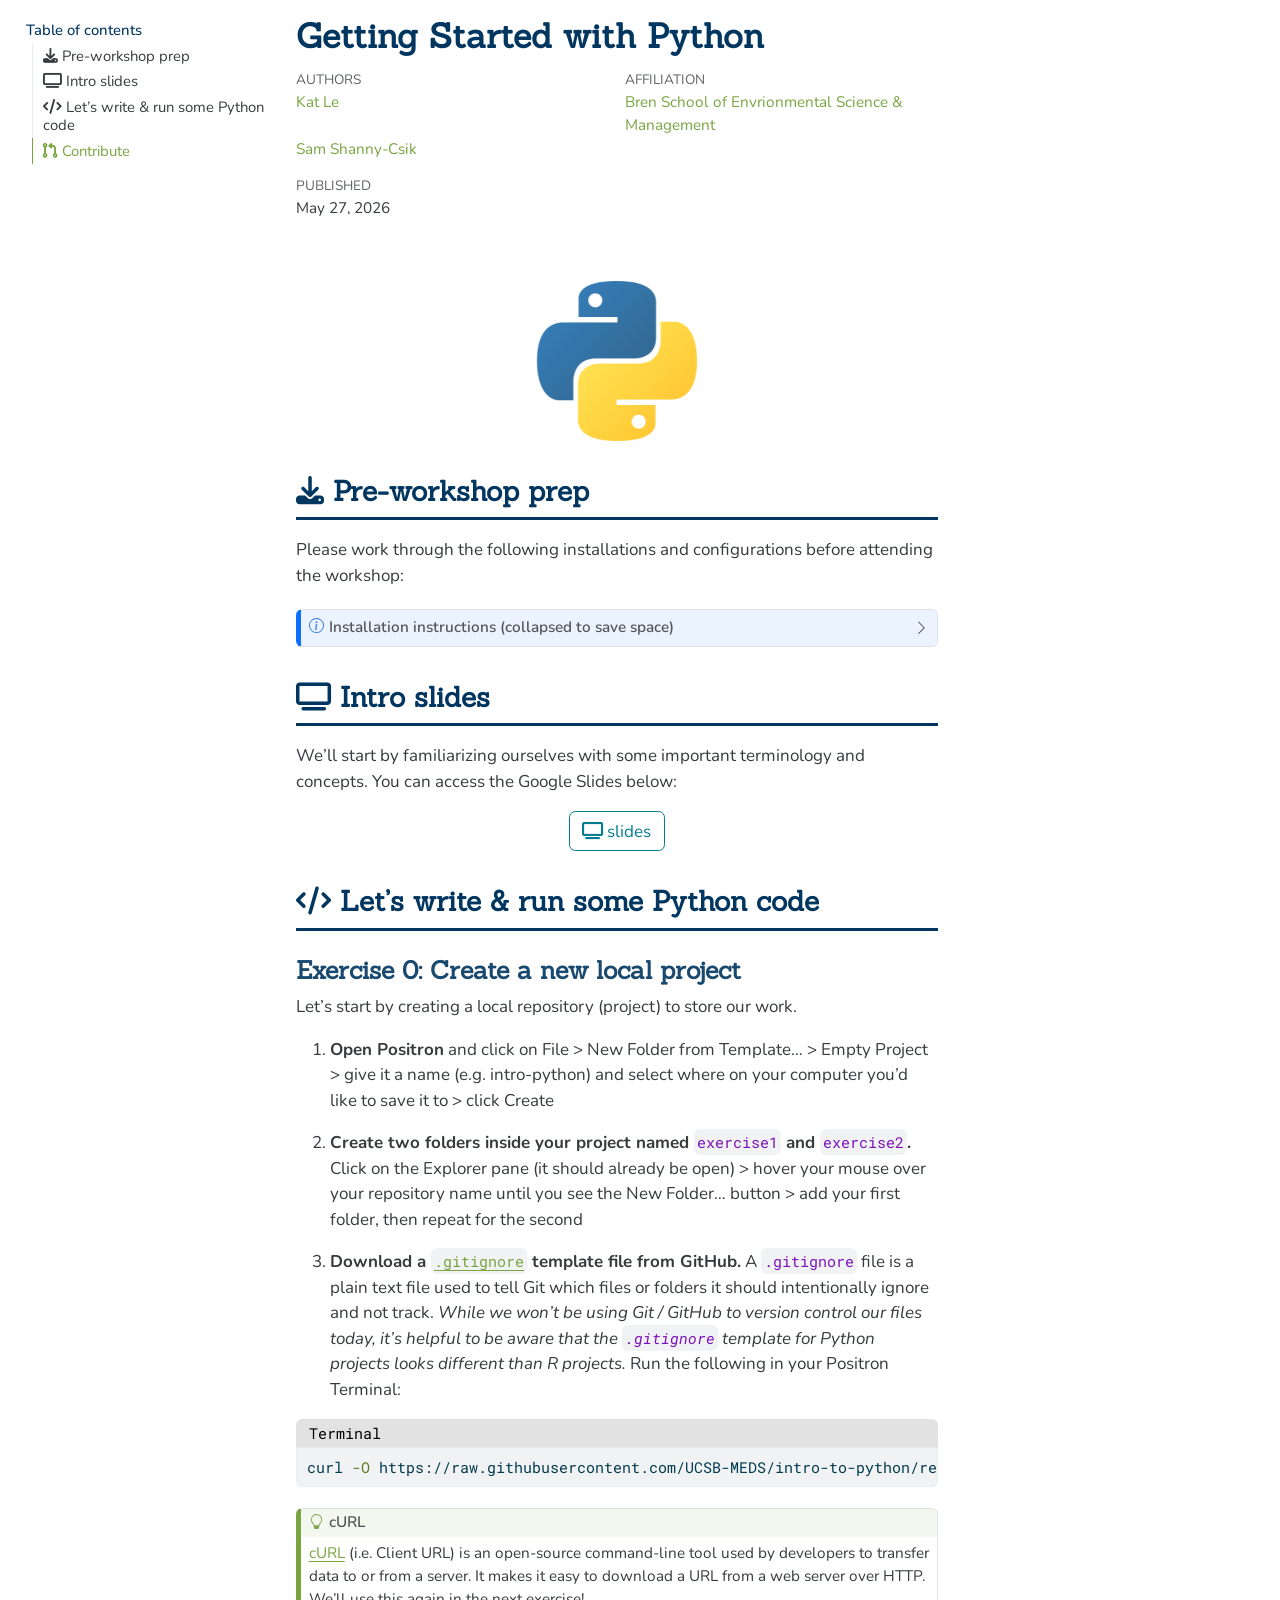
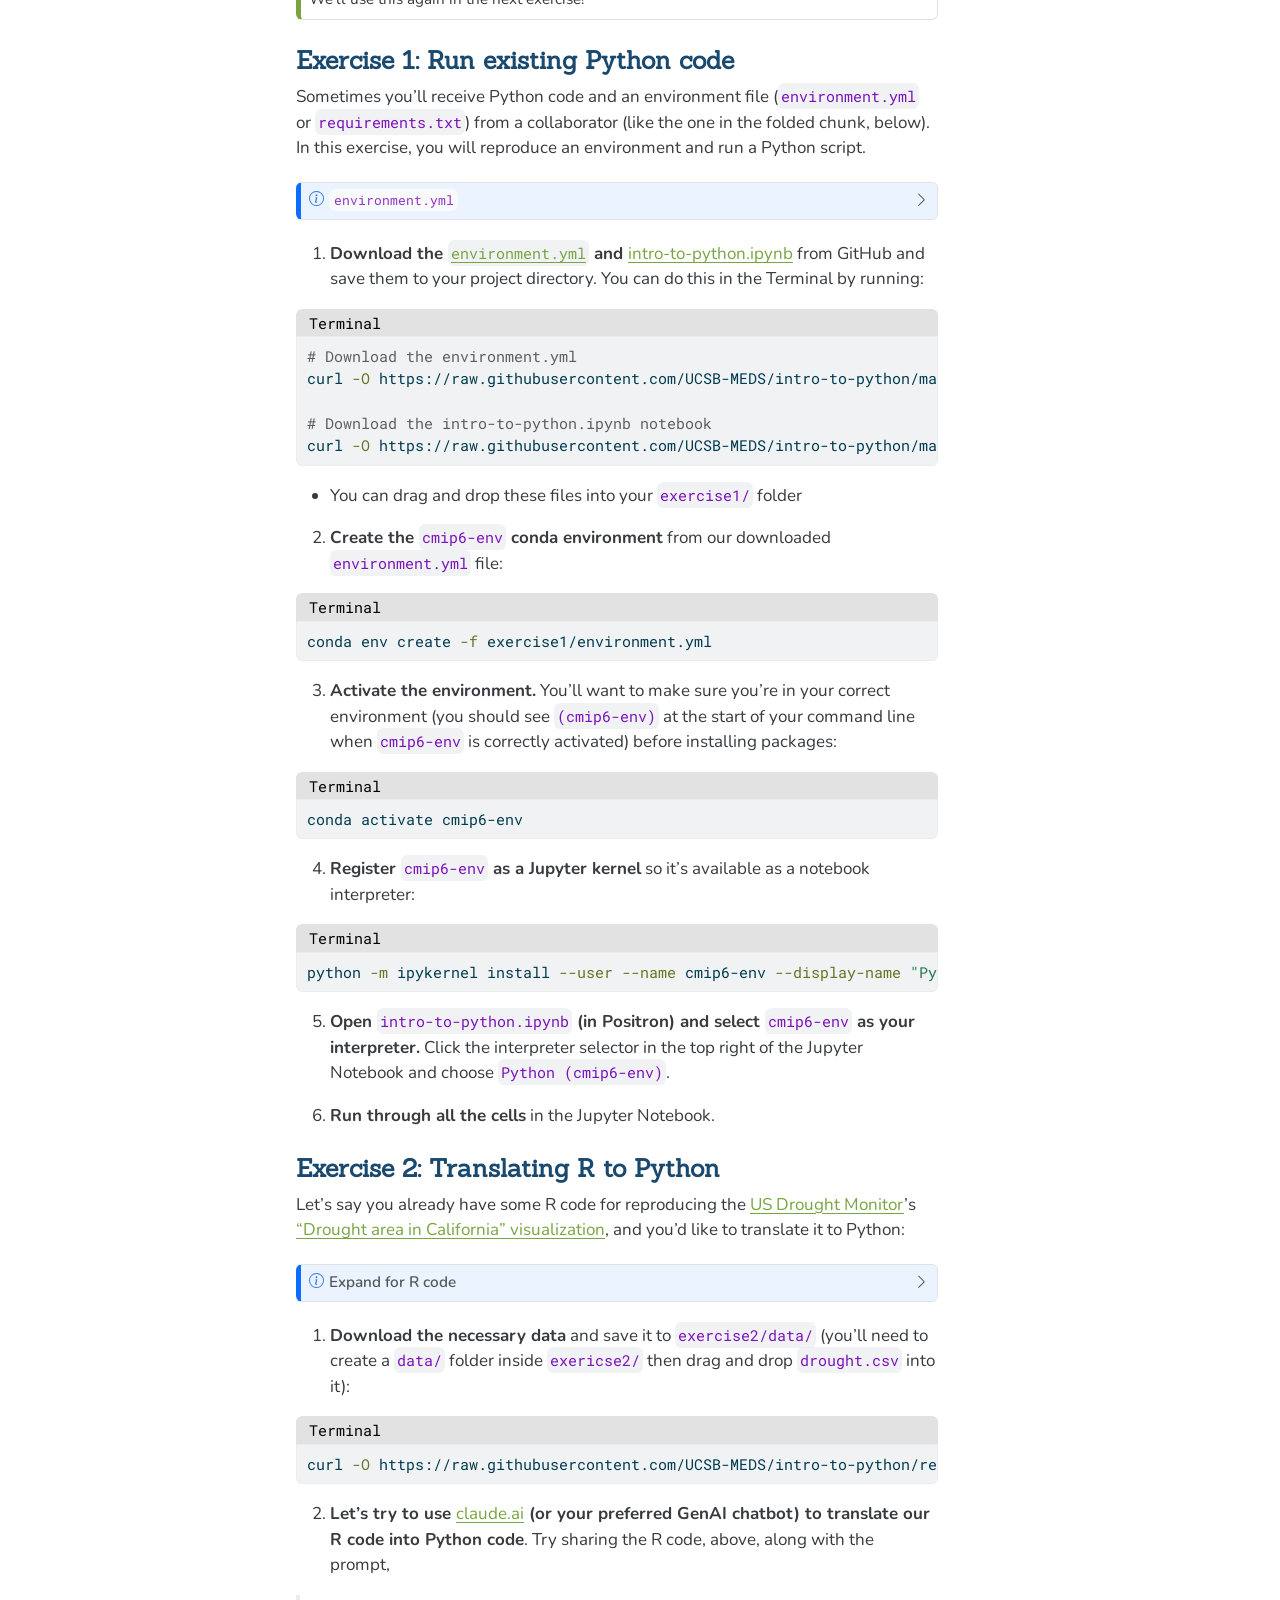
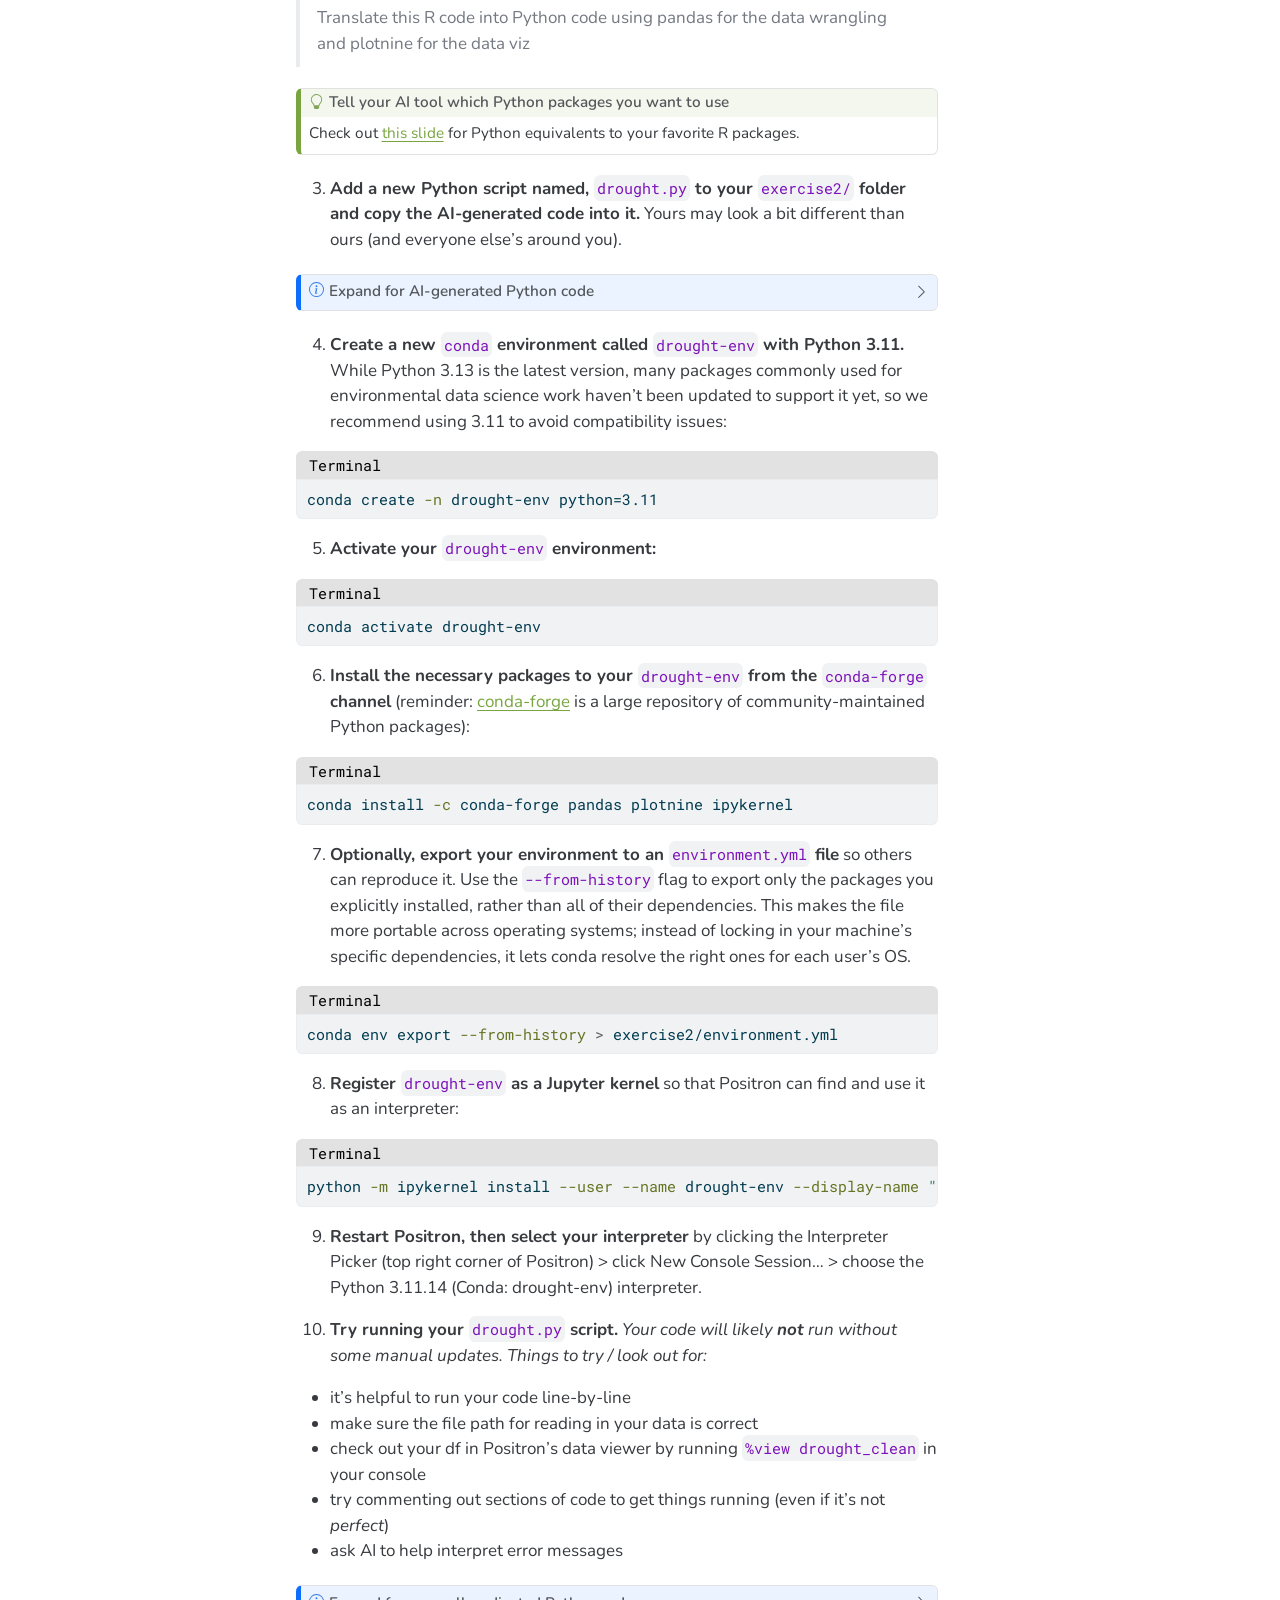
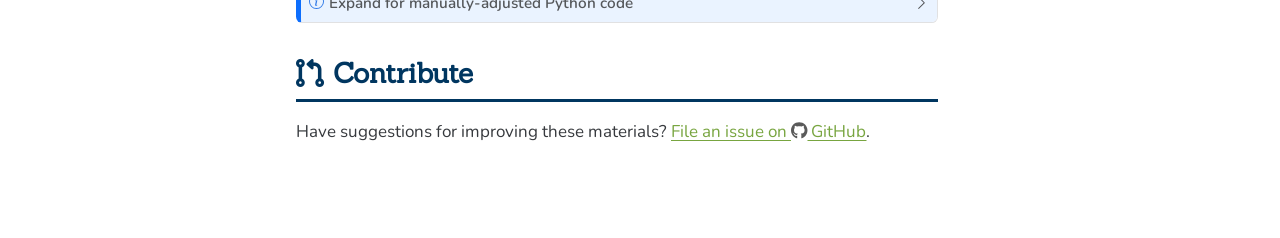
==== commit 424543b6: "removed note about janitor since we removed that from the data cleaning pipeline" ====
--- a/index.html
+++ b/index.html
@@ -579,7 +579,7 @@
 <span id="cb7-102"><a href="#cb7-102" aria-hidden="true" tabindex="-1"></a>  )</span></code></pre></div><button title="Copy to Clipboard" class="code-copy-button"><i class="bi"></i></button></div>
 </div>
 <div class="center-text">
-<p><img src="../images/drought-r.png" class="img-fluid" style="width:100.0%" alt="Stacked area chart of drought area in CA by severity from 2000-2026."></p>
+<p><img src="https://raw.githubusercontent.com/UCSB-MEDS/intro-to-python/main/images/drought-r.png" class="img-fluid" style="width:100.0%" alt="Stacked area chart of drought area in CA by severity from 2000-2026."> <!-- ![](../images/drought-r.png){width="100%" fig-alt="Stacked area chart of drought area in CA by severity from 2000-2026."} --></p>
 </div>
 </div>
 </div>
@@ -772,9 +772,8 @@
 <ul>
 <li>it’s helpful to run your code line-by-line</li>
 <li>make sure the file path for reading in your data is correct</li>
-<li>don’t assume all packages work the same as those in R (e.g.&nbsp;does <code>pyjanitor</code> convert column names to snake_case, as <code>{janitor}</code> does in R?)</li>
 <li>check out your df in Positron’s data viewer by running <code>%view drought_clean</code> in your console</li>
-<li>try commenting out sections of code to get things running (even if not <em>perfect</em>)</li>
+<li>try commenting out sections of code to get things running (even if it’s not <em>perfect</em>)</li>
 <li>ask AI to help interpret error messages</li>
 </ul>
 <div class="callout callout-style-default callout-note callout-titled">
@@ -880,7 +879,7 @@
 </div>
 </div>
 <div class="center-text">
-<p><img src="../images/drought-python.png" class="img-fluid" style="width:100.0%" alt="Stacked area chart of drought area in CA by severity from 2000-2026."></p>
+<p><img src="https://raw.githubusercontent.com/UCSB-MEDS/intro-to-python/main/images/drought-python.png" class="img-fluid" style="width:100.0%" alt="Stacked area chart of drought area in CA by severity from 2000-2026."> <!-- ![](../images/drought-python.png){width="100%" fig-alt="Stacked area chart of drought area in CA by severity from 2000-2026."} --></p>
 </div>
 </div>
 </div>
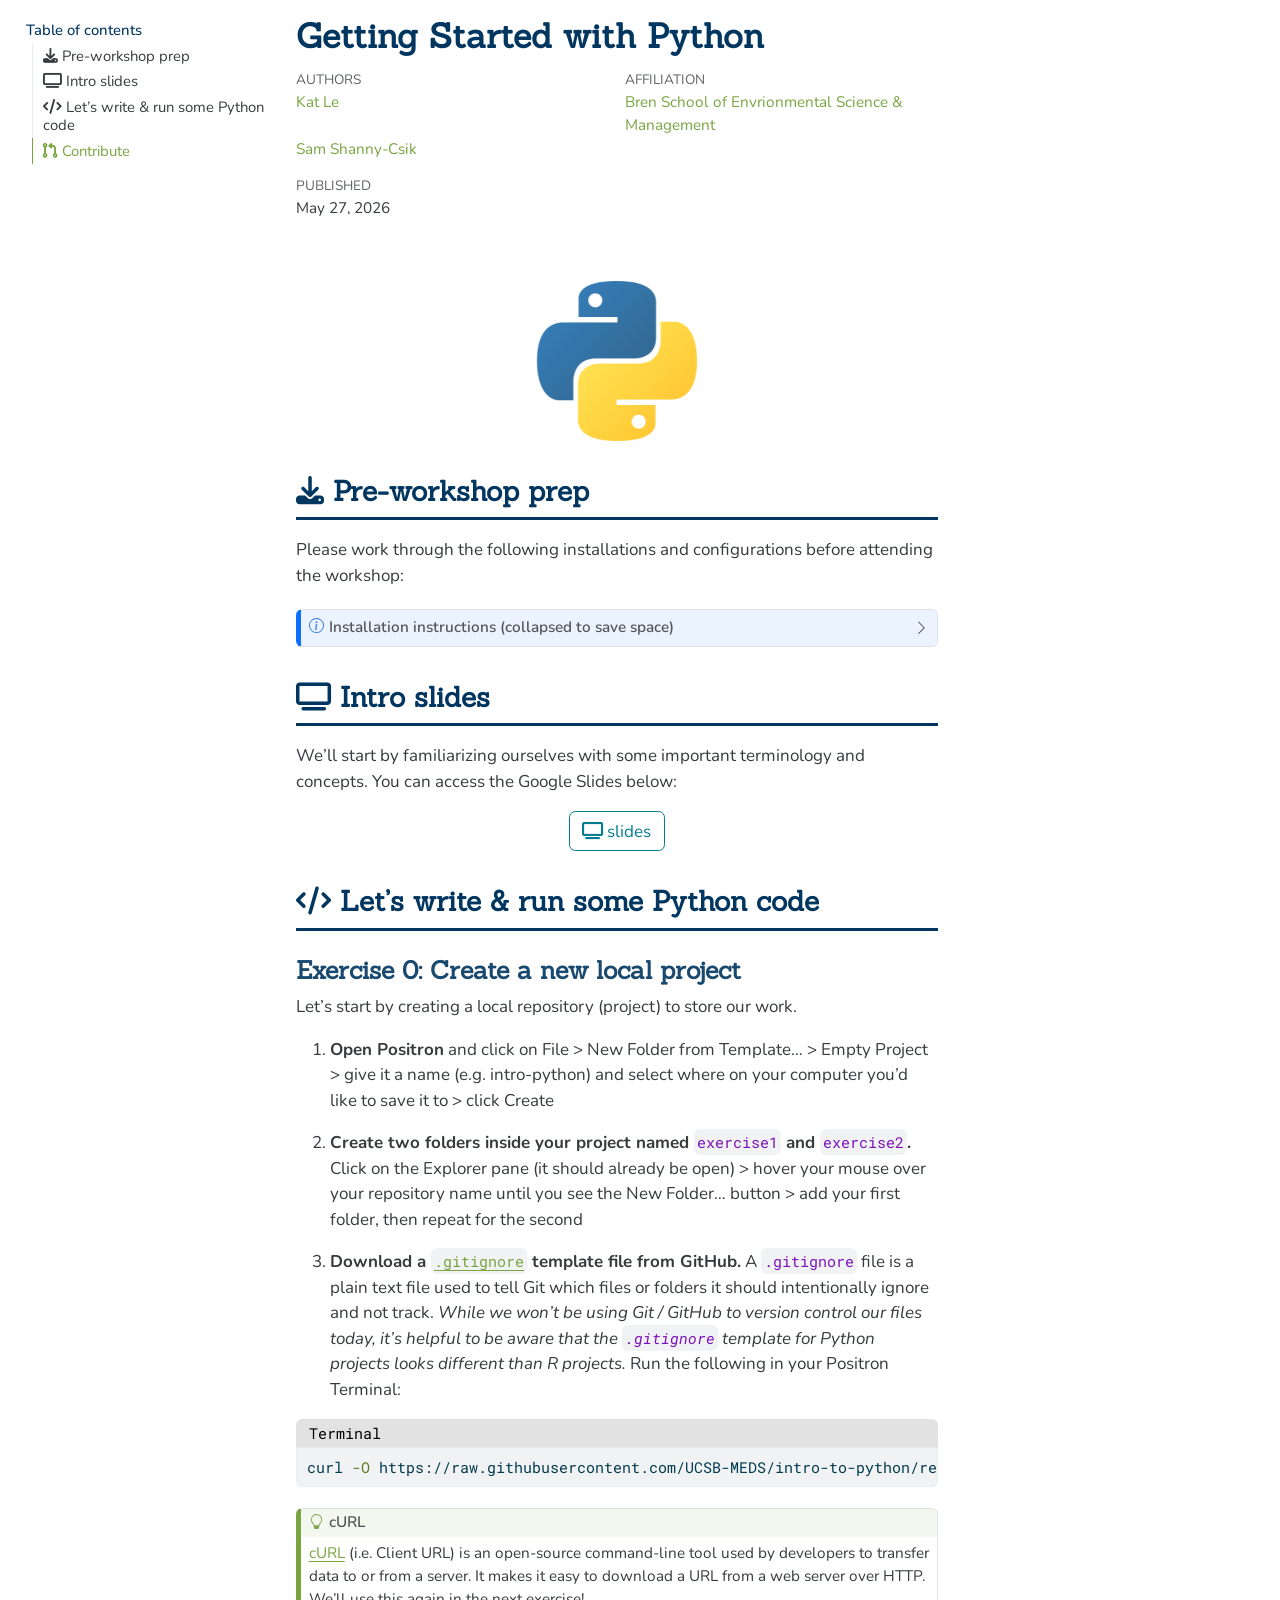
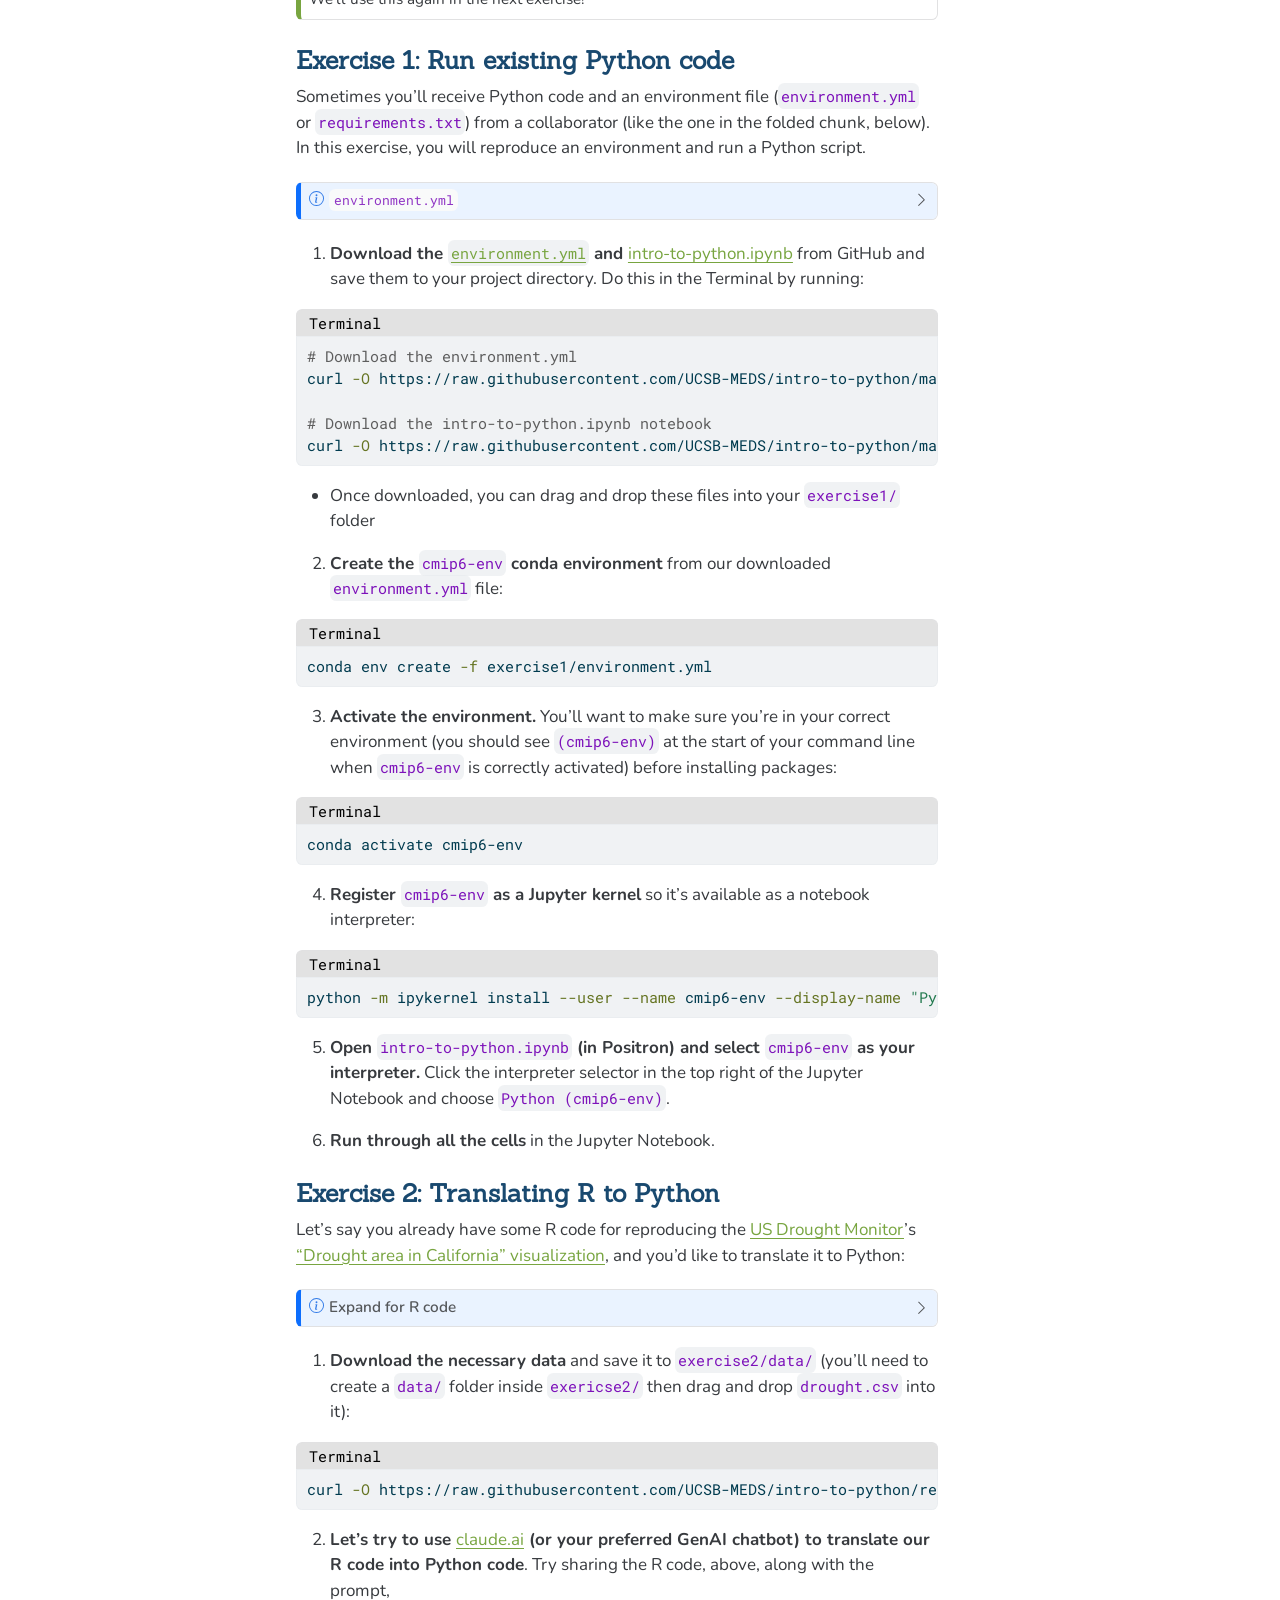
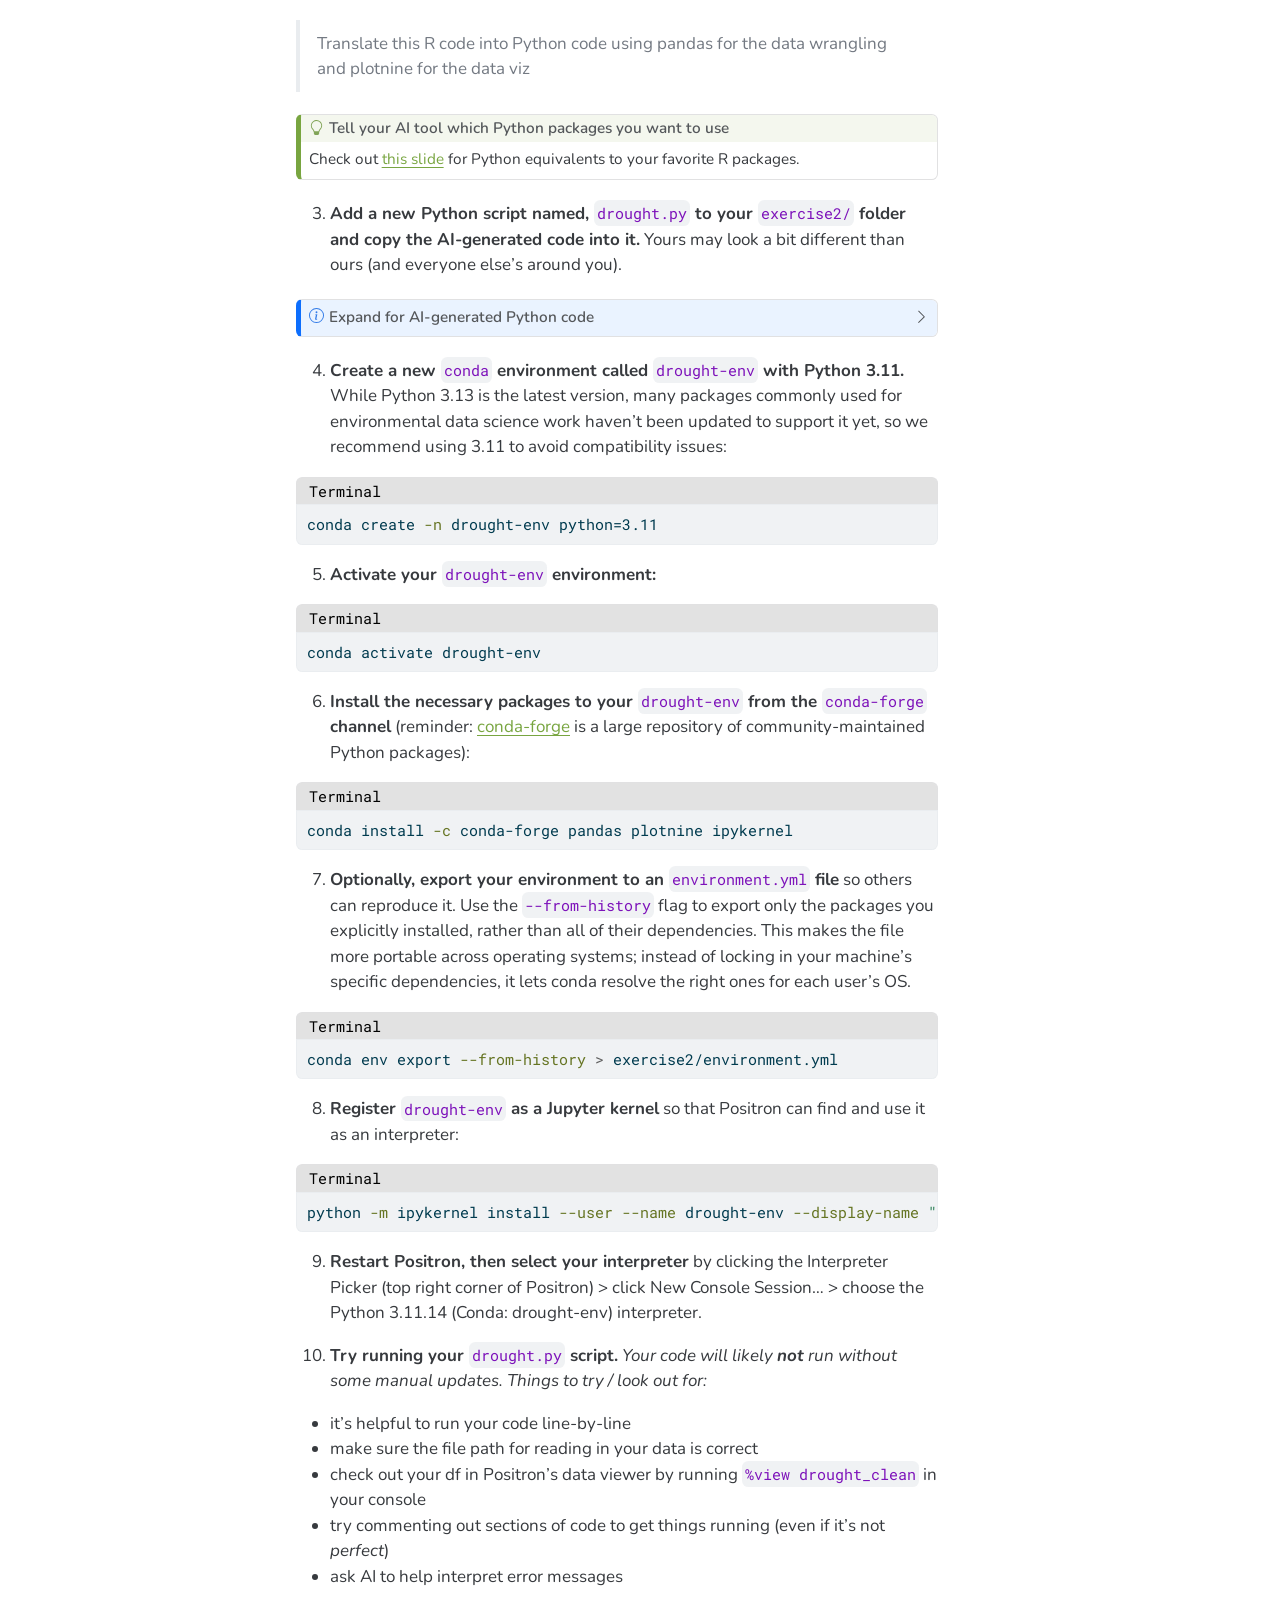
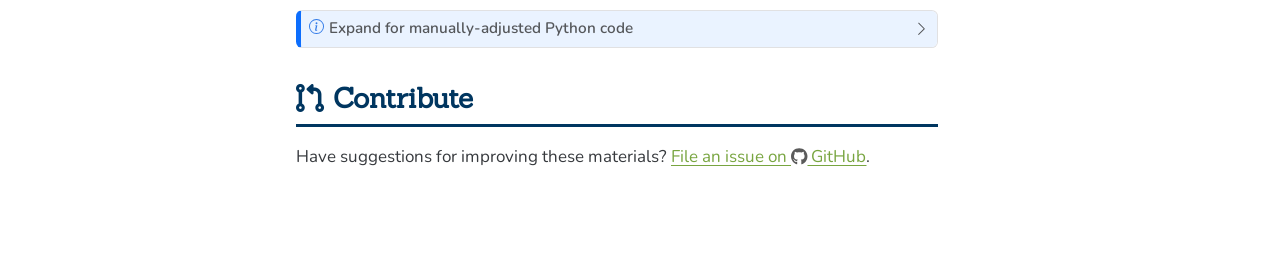
==== commit 23e13757: "slight language mod" ====
--- a/index.html
+++ b/index.html
@@ -376,7 +376,7 @@
 </div>
 <div id="callout-3" class="callout-3-contents callout-collapse collapse">
 <div class="callout-body-container callout-body">
-<p>The <code>environment.yml</code> is a text file that specifies a conda environment’s name, channels to download from, and package dependencies. It is similar to a <code>requirements.txt</code> file that is used for <code>venv</code>.</p>
+<p><code>environment.yml</code> is a text file that specifies a <code>conda</code> environment’s name, channels to download from, and package dependencies. It’s similar to the <code>requirements.txt</code> file that’s used with <code>venv</code> (a virtual environment manager used in conjunction with <code>pip</code>).</p>
 <div class="cell">
 <div class="code-with-filename">
 <div class="code-with-filename-file">
@@ -404,7 +404,7 @@
 </div>
 </div>
 <ol type="1">
-<li><strong>Download the <a href="https://github.com/UCSB-MEDS/intro-to-python/blob/main/exercises/environment.yml" target="_blank"><code>environment.yml</code></a> and <a href="https://github.com/UCSB-MEDS/intro-to-python/blob/main/exercises/intro-to-python.ipynb" target="_blank">intro-to-python.ipynb</a></strong> from GitHub and save them to your project directory. You can do this in the Terminal by running:</li>
+<li><strong>Download the <a href="https://github.com/UCSB-MEDS/intro-to-python/blob/main/exercises/environment.yml" target="_blank"><code>environment.yml</code></a> and <a href="https://github.com/UCSB-MEDS/intro-to-python/blob/main/exercises/intro-to-python.ipynb" target="_blank">intro-to-python.ipynb</a></strong> from GitHub and save them to your project directory. Do this in the Terminal by running:</li>
 </ol>
 <div class="cell">
 <div class="code-with-filename">
@@ -419,7 +419,7 @@
 </div>
 </div>
 <ul>
-<li>You can drag and drop these files into your <code>exercise1/</code> folder</li>
+<li>Once downloaded, you can drag and drop these files into your <code>exercise1/</code> folder</li>
 </ul>
 <ol start="2" type="1">
 <li><strong>Create the <code>cmip6-env</code> conda environment</strong> from our downloaded <code>environment.yml</code> file:</li>
@@ -881,6 +881,12 @@
 <div class="center-text">
 <p><img src="https://raw.githubusercontent.com/UCSB-MEDS/intro-to-python/main/images/drought-python.png" class="img-fluid" style="width:100.0%" alt="Stacked area chart of drought area in CA by severity from 2000-2026."> <!-- ![](../images/drought-python.png){width="100%" fig-alt="Stacked area chart of drought area in CA by severity from 2000-2026."} --></p>
 </div>
+<p>There are certainly a few more updates we should make to polish up this data viz, including:</p>
+<ul>
+<li>setting the x-axis breaks to something a bit cleaner (ideally, years)</li>
+<li>making sure the legend doesn’t spill outside of our plot</li>
+</ul>
+<p>We don’t have time to do that today, but we encourage you to give it a try yourself!</p>
 </div>
 </div>
 </div>
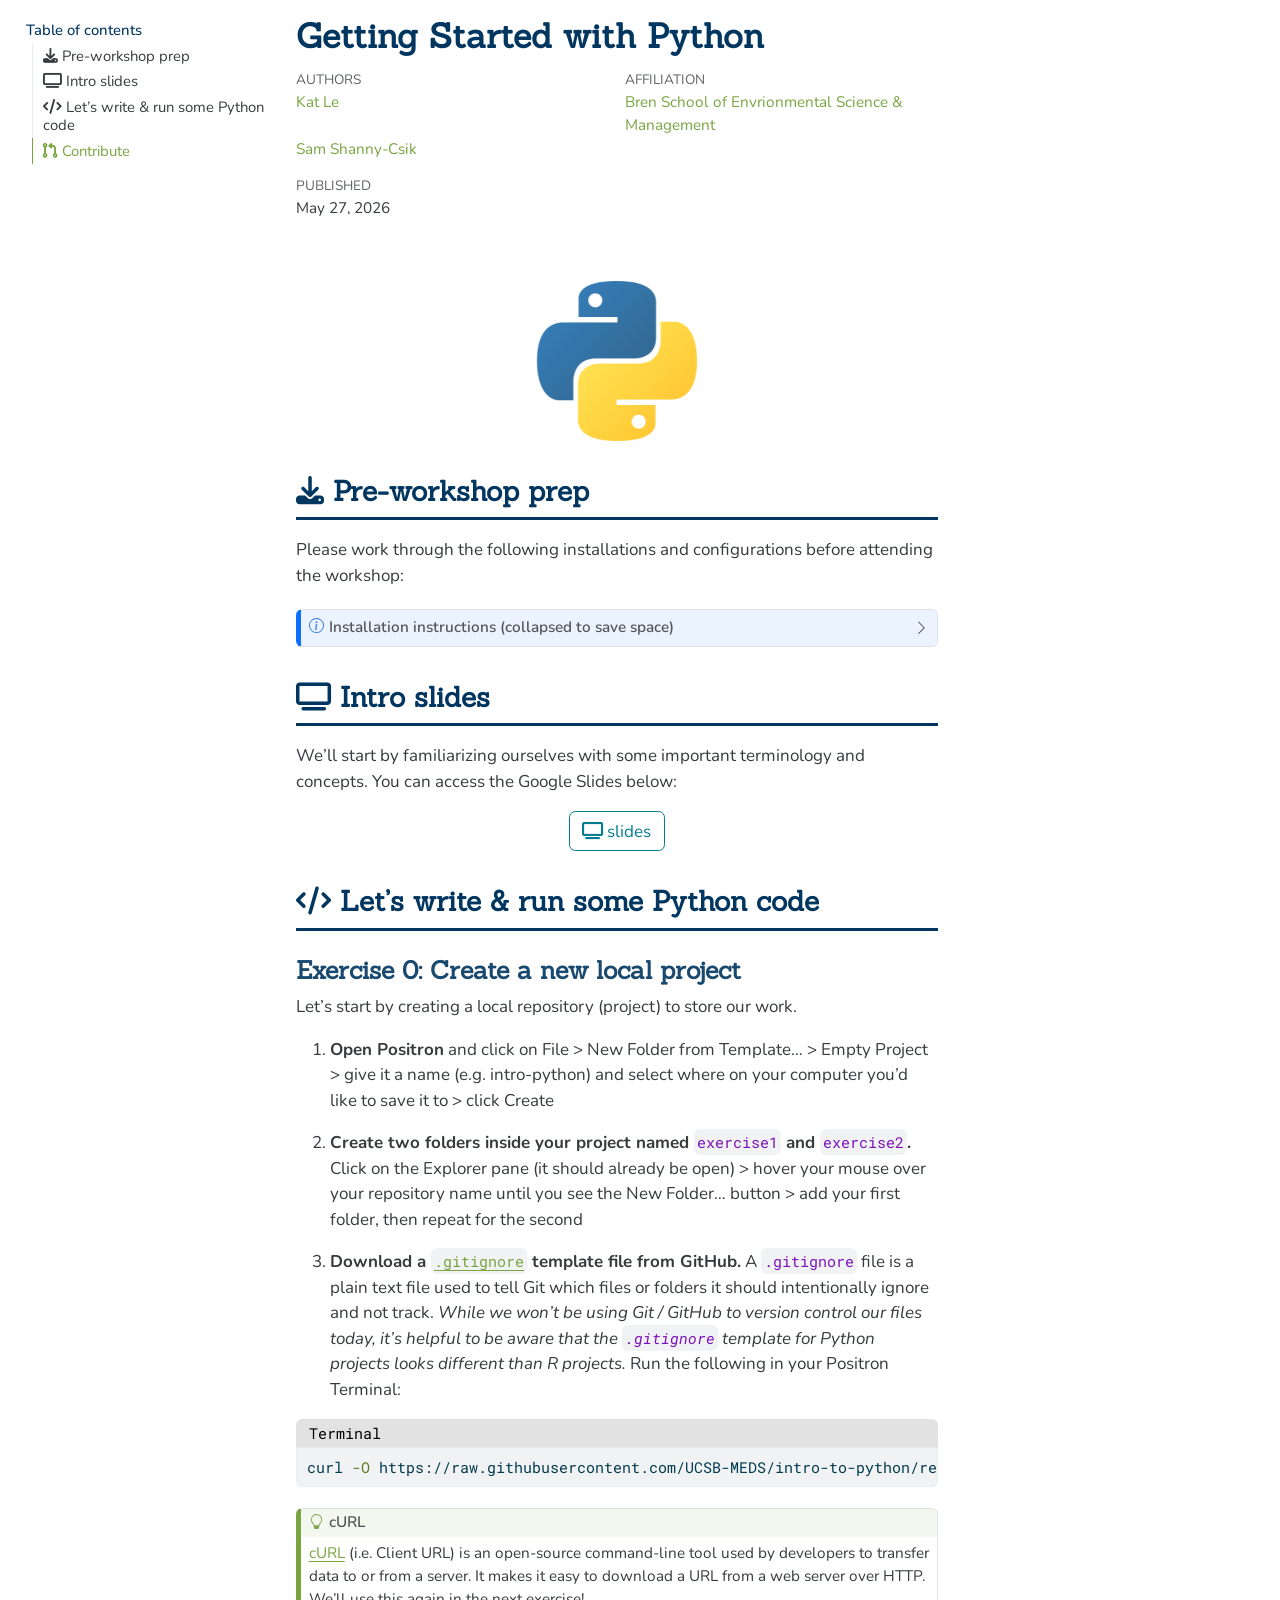
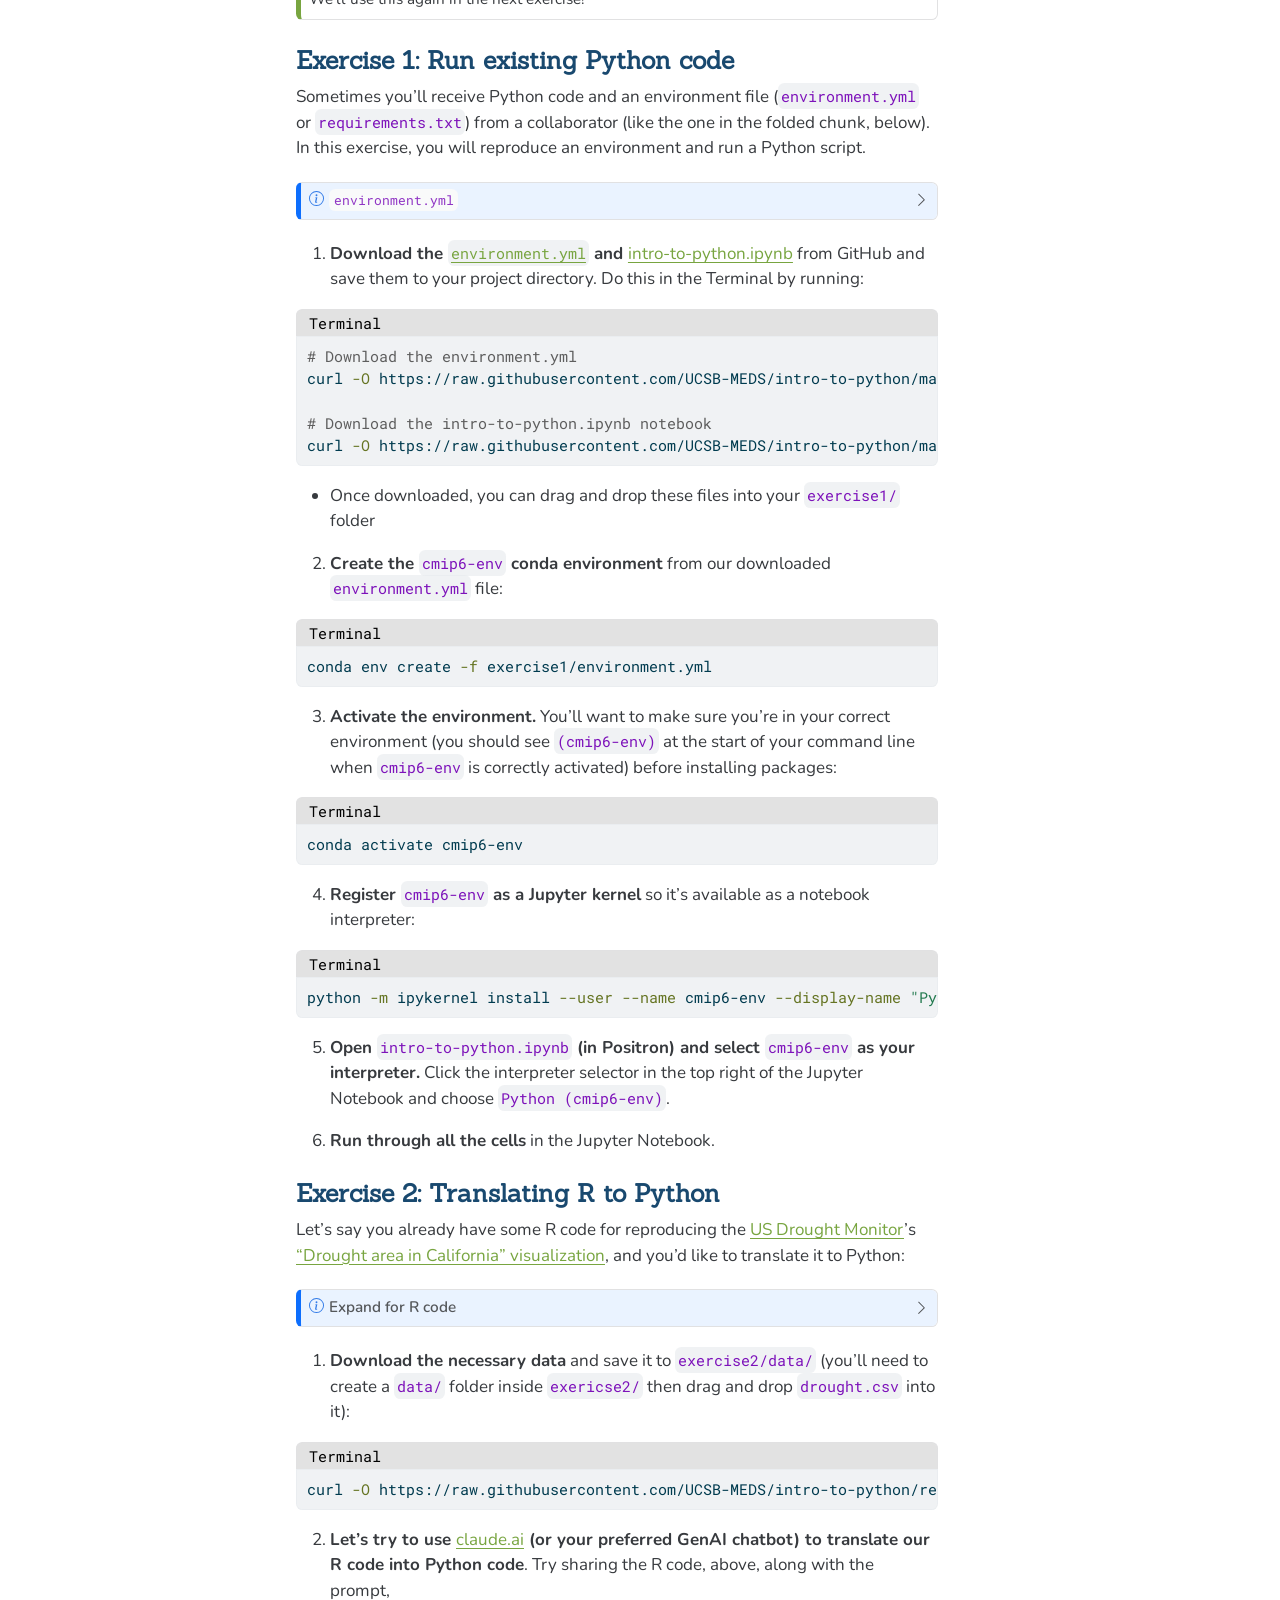
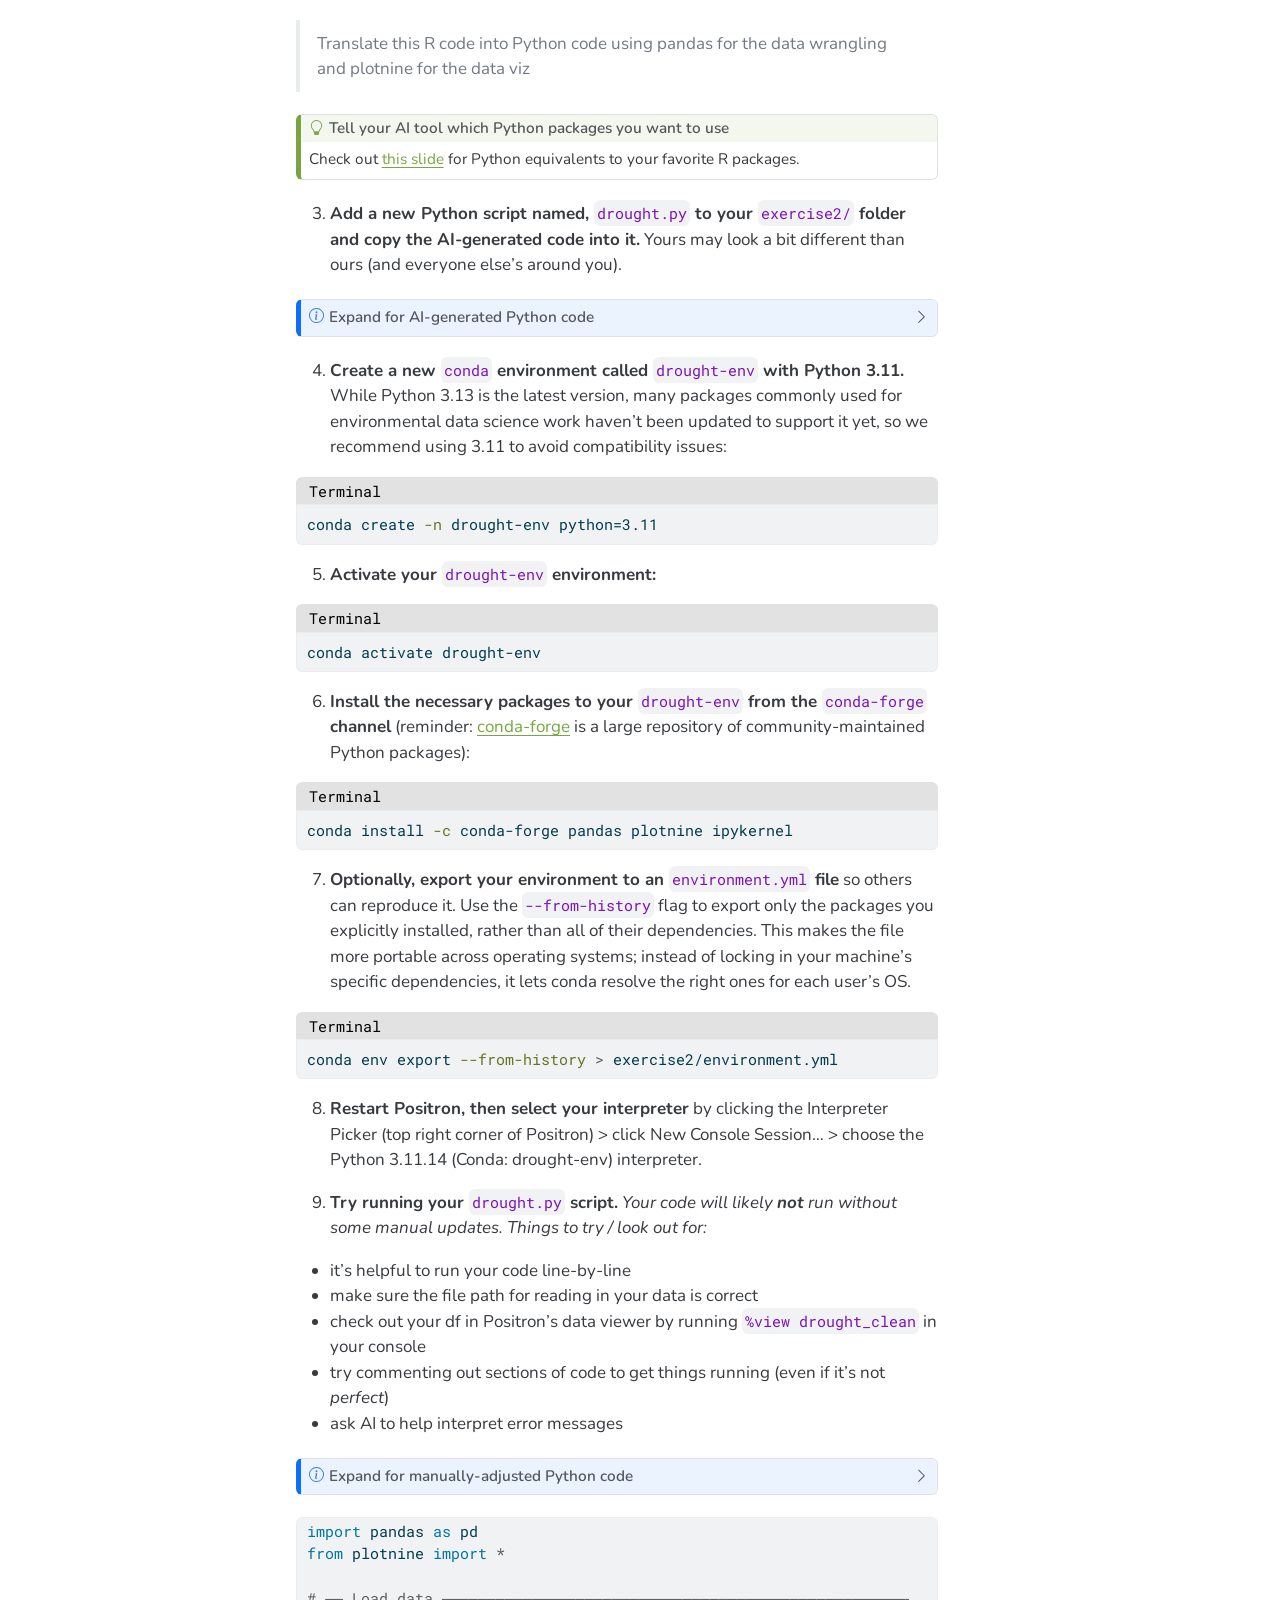
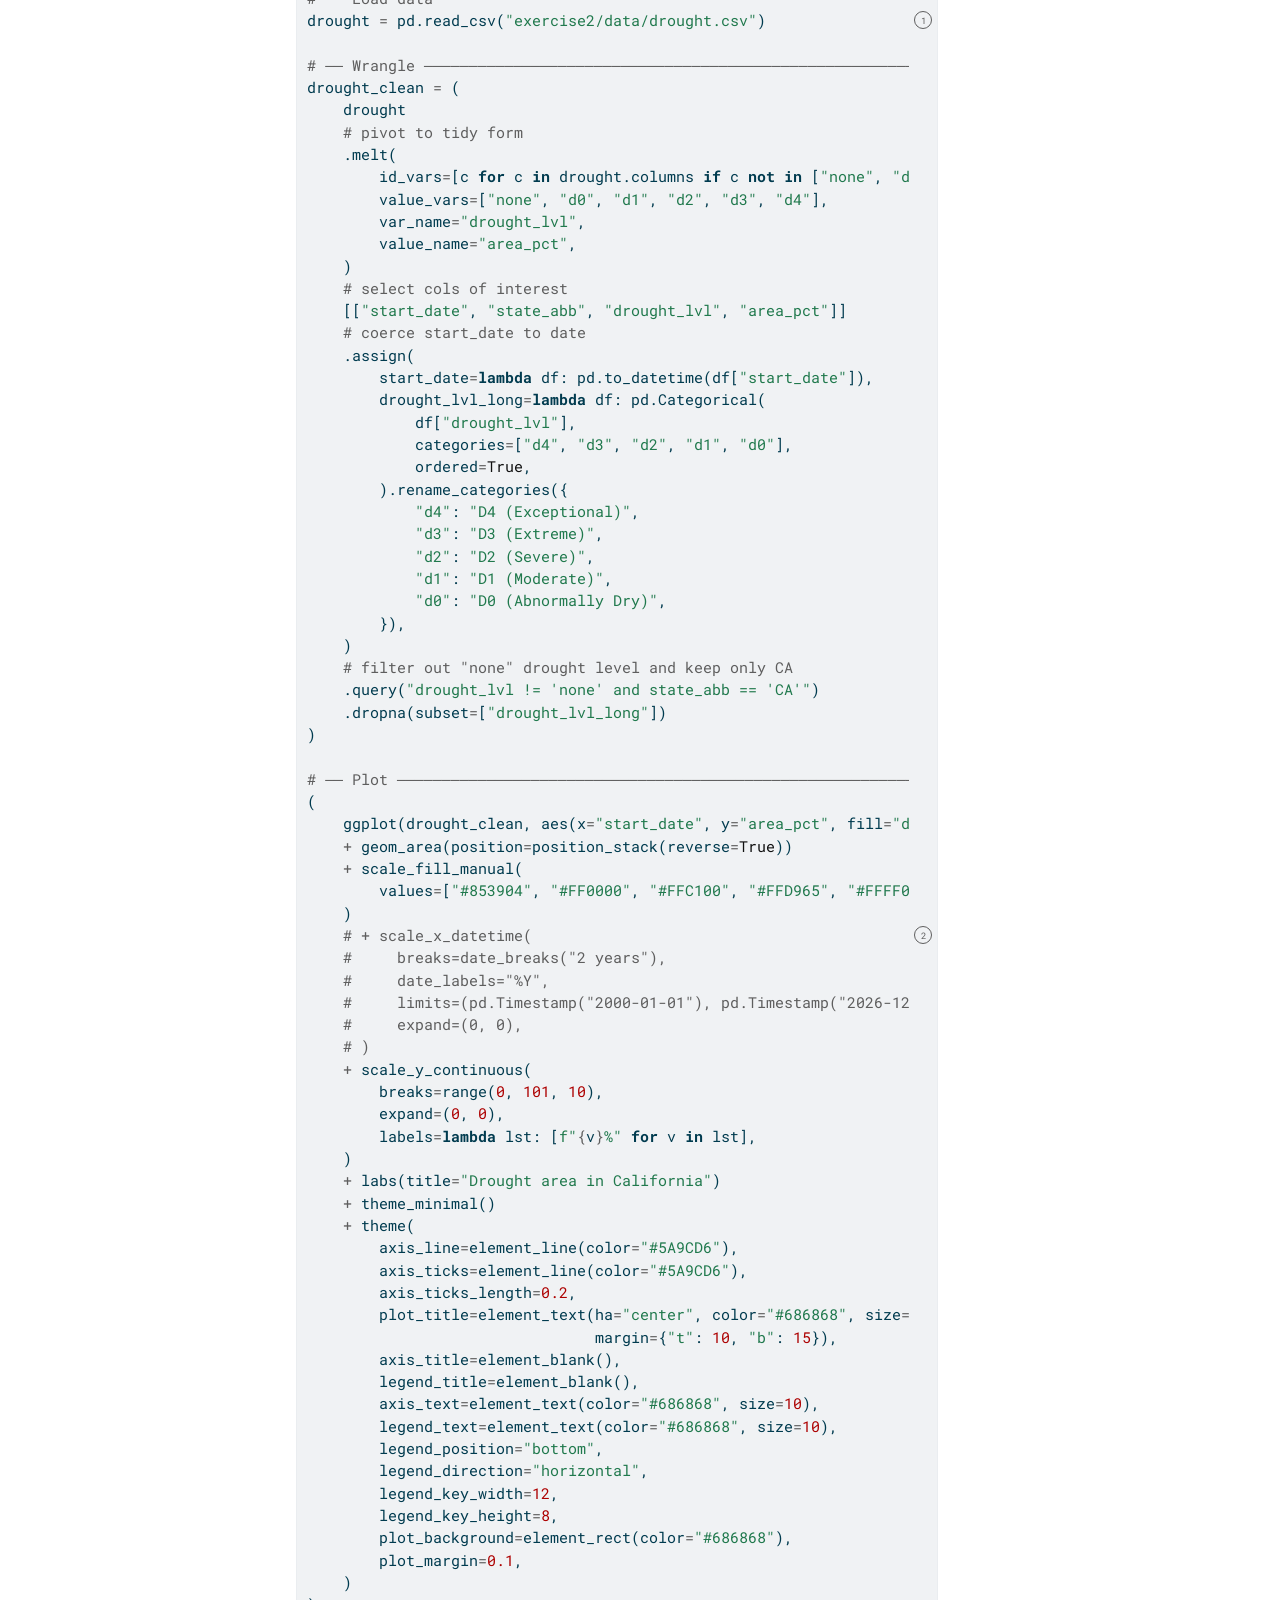
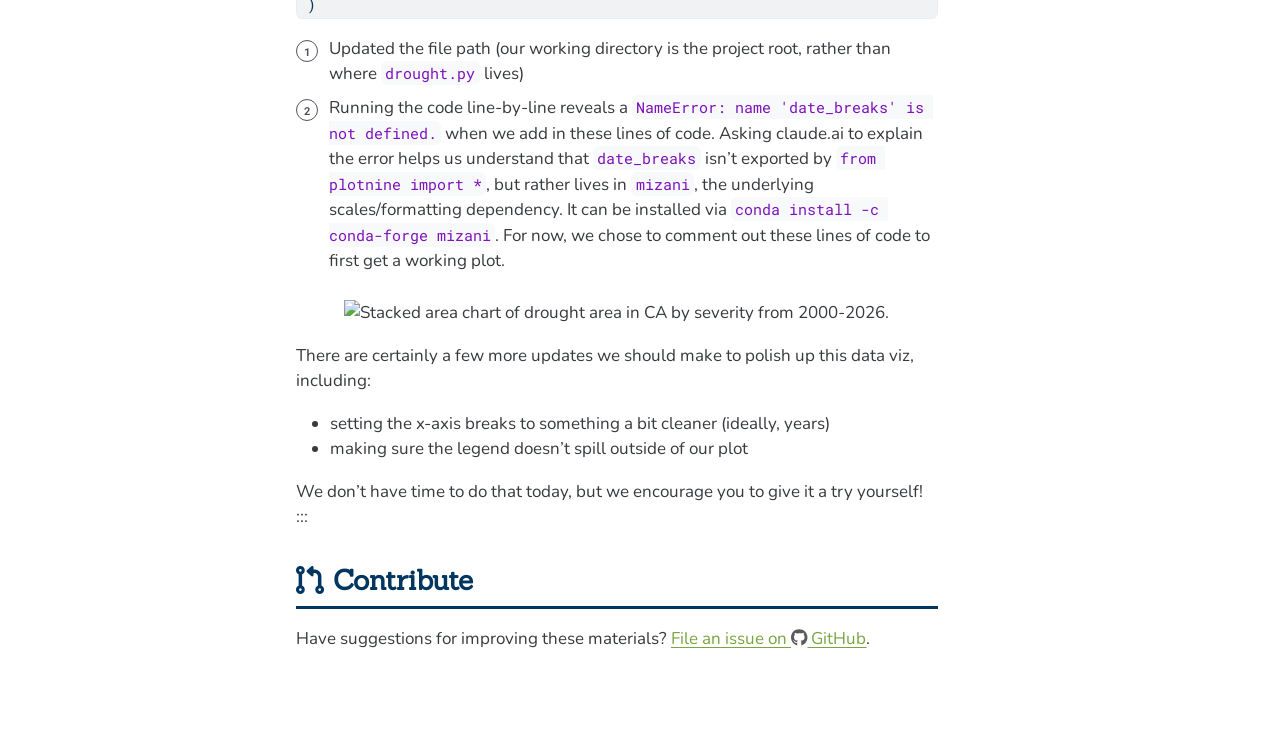
==== commit 768db44f: "removed creating a jupyter kernel from exercise 2 (not necessary for .py files; just need to restart" ====
--- a/index.html
+++ b/index.html
@@ -754,18 +754,15 @@
 <div class="code-copy-outer-scaffold"><div class="sourceCode cell-code" id="cb13"><pre class="sourceCode bash code-with-copy"><code class="sourceCode bash"><span id="cb13-1"><a href="#cb13-1" aria-hidden="true" tabindex="-1"></a><span class="ex">conda</span> env export <span class="at">--from-history</span> <span class="op">&gt;</span> exercise2/environment.yml</span></code></pre></div><button title="Copy to Clipboard" class="code-copy-button"><i class="bi"></i></button></div>
 </div>
 </div>
+<!-- 8. **Register `drought-env` as a Jupyter kernel** so that Positron can find and use it as an interpreter: 
+
+
+::: {.cell filename='Terminal'}
+
+````{.bash .cell-code}
+python -m ipykernel install --user --name drought-env --display-name "Python (drought-env)"
+``` -->
 <ol start="8" type="1">
-<li><strong>Register <code>drought-env</code> as a Jupyter kernel</strong> so that Positron can find and use it as an interpreter:</li>
-</ol>
-<div class="cell">
-<div class="code-with-filename">
-<div class="code-with-filename-file">
-<pre><strong>Terminal</strong></pre>
-</div>
-<div class="code-copy-outer-scaffold"><div class="sourceCode cell-code" id="cb14"><pre class="sourceCode bash code-with-copy"><code class="sourceCode bash"><span id="cb14-1"><a href="#cb14-1" aria-hidden="true" tabindex="-1"></a><span class="ex">python</span> <span class="at">-m</span> ipykernel install <span class="at">--user</span> <span class="at">--name</span> drought-env <span class="at">--display-name</span> <span class="st">"Python (drought-env)"</span></span></code></pre></div><button title="Copy to Clipboard" class="code-copy-button"><i class="bi"></i></button></div>
-</div>
-</div>
-<ol start="9" type="1">
 <li><p><strong>Restart Positron, then select your interpreter</strong> by clicking the Interpreter Picker (top right corner of Positron) &gt; click New Console Session… &gt; choose the Python 3.11.14 (Conda: drought-env) interpreter.</p></li>
 <li><p><strong>Try running your <code>drought.py</code> script.</strong> <em>Your code will likely <strong>not</strong> run without some manual updates. Things to try / look out for:</em></p></li>
 </ol>
@@ -788,92 +785,96 @@
 </div>
 <div id="callout-7" class="callout-7-contents callout-collapse collapse">
 <div class="callout-body-container callout-body">
+<p>````</p>
+</div>
+</div>
+</div>
 <div class="cell" data-filetype="drought.py">
-<div class="code-copy-outer-scaffold"><div class="sourceCode cell-code" id="annotated-cell-27"><pre class="sourceCode python code-annotation-code code-with-copy code-annotated"><code class="sourceCode python"><span id="annotated-cell-27-1"><a href="#annotated-cell-27-1" aria-hidden="true" tabindex="-1"></a><span class="im">import</span> pandas <span class="im">as</span> pd</span>
-<span id="annotated-cell-27-2"><a href="#annotated-cell-27-2" aria-hidden="true" tabindex="-1"></a><span class="im">from</span> plotnine <span class="im">import</span> <span class="op">*</span></span>
-<span id="annotated-cell-27-3"><a href="#annotated-cell-27-3" aria-hidden="true" tabindex="-1"></a></span>
-<span id="annotated-cell-27-4"><a href="#annotated-cell-27-4" aria-hidden="true" tabindex="-1"></a><span class="co"># ── Load data ──────────────────────────────────────────────────────────────────</span></span>
-<a class="code-annotation-anchor" data-target-cell="annotated-cell-27" data-target-annotation="1" onclick="event.preventDefault();" href="">1</a><span id="annotated-cell-27-5" class="code-annotation-target"><a href="#annotated-cell-27-5" aria-hidden="true" tabindex="-1"></a>drought <span class="op">=</span> pd.read_csv(<span class="st">"exercise2/data/drought.csv"</span>)</span>
-<span id="annotated-cell-27-6"><a href="#annotated-cell-27-6" aria-hidden="true" tabindex="-1"></a></span>
-<span id="annotated-cell-27-7"><a href="#annotated-cell-27-7" aria-hidden="true" tabindex="-1"></a><span class="co"># ── Wrangle ────────────────────────────────────────────────────────────────────</span></span>
-<span id="annotated-cell-27-8"><a href="#annotated-cell-27-8" aria-hidden="true" tabindex="-1"></a>drought_clean <span class="op">=</span> (</span>
-<span id="annotated-cell-27-9"><a href="#annotated-cell-27-9" aria-hidden="true" tabindex="-1"></a>    drought</span>
-<span id="annotated-cell-27-10"><a href="#annotated-cell-27-10" aria-hidden="true" tabindex="-1"></a>    <span class="co"># pivot to tidy form</span></span>
-<span id="annotated-cell-27-11"><a href="#annotated-cell-27-11" aria-hidden="true" tabindex="-1"></a>    .melt(</span>
-<span id="annotated-cell-27-12"><a href="#annotated-cell-27-12" aria-hidden="true" tabindex="-1"></a>        id_vars<span class="op">=</span>[c <span class="cf">for</span> c <span class="kw">in</span> drought.columns <span class="cf">if</span> c <span class="kw">not</span> <span class="kw">in</span> [<span class="st">"none"</span>, <span class="st">"d0"</span>, <span class="st">"d1"</span>, <span class="st">"d2"</span>, <span class="st">"d3"</span>, <span class="st">"d4"</span>]],</span>
-<span id="annotated-cell-27-13"><a href="#annotated-cell-27-13" aria-hidden="true" tabindex="-1"></a>        value_vars<span class="op">=</span>[<span class="st">"none"</span>, <span class="st">"d0"</span>, <span class="st">"d1"</span>, <span class="st">"d2"</span>, <span class="st">"d3"</span>, <span class="st">"d4"</span>],</span>
-<span id="annotated-cell-27-14"><a href="#annotated-cell-27-14" aria-hidden="true" tabindex="-1"></a>        var_name<span class="op">=</span><span class="st">"drought_lvl"</span>,</span>
-<span id="annotated-cell-27-15"><a href="#annotated-cell-27-15" aria-hidden="true" tabindex="-1"></a>        value_name<span class="op">=</span><span class="st">"area_pct"</span>,</span>
-<span id="annotated-cell-27-16"><a href="#annotated-cell-27-16" aria-hidden="true" tabindex="-1"></a>    )</span>
-<span id="annotated-cell-27-17"><a href="#annotated-cell-27-17" aria-hidden="true" tabindex="-1"></a>    <span class="co"># select cols of interest</span></span>
-<span id="annotated-cell-27-18"><a href="#annotated-cell-27-18" aria-hidden="true" tabindex="-1"></a>    [[<span class="st">"start_date"</span>, <span class="st">"state_abb"</span>, <span class="st">"drought_lvl"</span>, <span class="st">"area_pct"</span>]]</span>
-<span id="annotated-cell-27-19"><a href="#annotated-cell-27-19" aria-hidden="true" tabindex="-1"></a>    <span class="co"># coerce start_date to date</span></span>
-<span id="annotated-cell-27-20"><a href="#annotated-cell-27-20" aria-hidden="true" tabindex="-1"></a>    .assign(</span>
-<span id="annotated-cell-27-21"><a href="#annotated-cell-27-21" aria-hidden="true" tabindex="-1"></a>        start_date<span class="op">=</span><span class="kw">lambda</span> df: pd.to_datetime(df[<span class="st">"start_date"</span>]),</span>
-<span id="annotated-cell-27-22"><a href="#annotated-cell-27-22" aria-hidden="true" tabindex="-1"></a>        drought_lvl_long<span class="op">=</span><span class="kw">lambda</span> df: pd.Categorical(</span>
-<span id="annotated-cell-27-23"><a href="#annotated-cell-27-23" aria-hidden="true" tabindex="-1"></a>            df[<span class="st">"drought_lvl"</span>],</span>
-<span id="annotated-cell-27-24"><a href="#annotated-cell-27-24" aria-hidden="true" tabindex="-1"></a>            categories<span class="op">=</span>[<span class="st">"d4"</span>, <span class="st">"d3"</span>, <span class="st">"d2"</span>, <span class="st">"d1"</span>, <span class="st">"d0"</span>],</span>
-<span id="annotated-cell-27-25"><a href="#annotated-cell-27-25" aria-hidden="true" tabindex="-1"></a>            ordered<span class="op">=</span><span class="va">True</span>,</span>
-<span id="annotated-cell-27-26"><a href="#annotated-cell-27-26" aria-hidden="true" tabindex="-1"></a>        ).rename_categories({</span>
-<span id="annotated-cell-27-27"><a href="#annotated-cell-27-27" aria-hidden="true" tabindex="-1"></a>            <span class="st">"d4"</span>: <span class="st">"D4 (Exceptional)"</span>,</span>
-<span id="annotated-cell-27-28"><a href="#annotated-cell-27-28" aria-hidden="true" tabindex="-1"></a>            <span class="st">"d3"</span>: <span class="st">"D3 (Extreme)"</span>,</span>
-<span id="annotated-cell-27-29"><a href="#annotated-cell-27-29" aria-hidden="true" tabindex="-1"></a>            <span class="st">"d2"</span>: <span class="st">"D2 (Severe)"</span>,</span>
-<span id="annotated-cell-27-30"><a href="#annotated-cell-27-30" aria-hidden="true" tabindex="-1"></a>            <span class="st">"d1"</span>: <span class="st">"D1 (Moderate)"</span>,</span>
-<span id="annotated-cell-27-31"><a href="#annotated-cell-27-31" aria-hidden="true" tabindex="-1"></a>            <span class="st">"d0"</span>: <span class="st">"D0 (Abnormally Dry)"</span>,</span>
-<span id="annotated-cell-27-32"><a href="#annotated-cell-27-32" aria-hidden="true" tabindex="-1"></a>        }),</span>
-<span id="annotated-cell-27-33"><a href="#annotated-cell-27-33" aria-hidden="true" tabindex="-1"></a>    )</span>
-<span id="annotated-cell-27-34"><a href="#annotated-cell-27-34" aria-hidden="true" tabindex="-1"></a>    <span class="co"># filter out "none" drought level and keep only CA</span></span>
-<span id="annotated-cell-27-35"><a href="#annotated-cell-27-35" aria-hidden="true" tabindex="-1"></a>    .query(<span class="st">"drought_lvl != 'none' and state_abb == 'CA'"</span>)</span>
-<span id="annotated-cell-27-36"><a href="#annotated-cell-27-36" aria-hidden="true" tabindex="-1"></a>    .dropna(subset<span class="op">=</span>[<span class="st">"drought_lvl_long"</span>])</span>
-<span id="annotated-cell-27-37"><a href="#annotated-cell-27-37" aria-hidden="true" tabindex="-1"></a>)</span>
-<span id="annotated-cell-27-38"><a href="#annotated-cell-27-38" aria-hidden="true" tabindex="-1"></a></span>
-<span id="annotated-cell-27-39"><a href="#annotated-cell-27-39" aria-hidden="true" tabindex="-1"></a><span class="co"># ── Plot ───────────────────────────────────────────────────────────────────────</span></span>
-<span id="annotated-cell-27-40"><a href="#annotated-cell-27-40" aria-hidden="true" tabindex="-1"></a>(</span>
-<span id="annotated-cell-27-41"><a href="#annotated-cell-27-41" aria-hidden="true" tabindex="-1"></a>    ggplot(drought_clean, aes(x<span class="op">=</span><span class="st">"start_date"</span>, y<span class="op">=</span><span class="st">"area_pct"</span>, fill<span class="op">=</span><span class="st">"drought_lvl_long"</span>))</span>
-<span id="annotated-cell-27-42"><a href="#annotated-cell-27-42" aria-hidden="true" tabindex="-1"></a>    <span class="op">+</span> geom_area(position<span class="op">=</span>position_stack(reverse<span class="op">=</span><span class="va">True</span>))</span>
-<span id="annotated-cell-27-43"><a href="#annotated-cell-27-43" aria-hidden="true" tabindex="-1"></a>    <span class="op">+</span> scale_fill_manual(</span>
-<span id="annotated-cell-27-44"><a href="#annotated-cell-27-44" aria-hidden="true" tabindex="-1"></a>        values<span class="op">=</span>[<span class="st">"#853904"</span>, <span class="st">"#FF0000"</span>, <span class="st">"#FFC100"</span>, <span class="st">"#FFD965"</span>, <span class="st">"#FFFF00"</span>]</span>
-<span id="annotated-cell-27-45"><a href="#annotated-cell-27-45" aria-hidden="true" tabindex="-1"></a>    )</span>
-<a class="code-annotation-anchor" data-target-cell="annotated-cell-27" data-target-annotation="2" onclick="event.preventDefault();" href="">2</a><span id="annotated-cell-27-46" class="code-annotation-target"><a href="#annotated-cell-27-46" aria-hidden="true" tabindex="-1"></a>    <span class="co"># + scale_x_datetime(</span></span>
-<span id="annotated-cell-27-47"><a href="#annotated-cell-27-47" aria-hidden="true" tabindex="-1"></a>    <span class="co">#     breaks=date_breaks("2 years"),</span></span>
-<span id="annotated-cell-27-48"><a href="#annotated-cell-27-48" aria-hidden="true" tabindex="-1"></a>    <span class="co">#     date_labels="%Y",</span></span>
-<span id="annotated-cell-27-49"><a href="#annotated-cell-27-49" aria-hidden="true" tabindex="-1"></a>    <span class="co">#     limits=(pd.Timestamp("2000-01-01"), pd.Timestamp("2026-12-31")),</span></span>
-<span id="annotated-cell-27-50"><a href="#annotated-cell-27-50" aria-hidden="true" tabindex="-1"></a>    <span class="co">#     expand=(0, 0),</span></span>
-<span id="annotated-cell-27-51"><a href="#annotated-cell-27-51" aria-hidden="true" tabindex="-1"></a>    <span class="co"># )</span></span>
-<span id="annotated-cell-27-52"><a href="#annotated-cell-27-52" aria-hidden="true" tabindex="-1"></a>    <span class="op">+</span> scale_y_continuous(</span>
-<span id="annotated-cell-27-53"><a href="#annotated-cell-27-53" aria-hidden="true" tabindex="-1"></a>        breaks<span class="op">=</span><span class="bu">range</span>(<span class="dv">0</span>, <span class="dv">101</span>, <span class="dv">10</span>),</span>
-<span id="annotated-cell-27-54"><a href="#annotated-cell-27-54" aria-hidden="true" tabindex="-1"></a>        expand<span class="op">=</span>(<span class="dv">0</span>, <span class="dv">0</span>),</span>
-<span id="annotated-cell-27-55"><a href="#annotated-cell-27-55" aria-hidden="true" tabindex="-1"></a>        labels<span class="op">=</span><span class="kw">lambda</span> lst: [<span class="ss">f"</span><span class="sc">{</span>v<span class="sc">}</span><span class="ss">%"</span> <span class="cf">for</span> v <span class="kw">in</span> lst],</span>
-<span id="annotated-cell-27-56"><a href="#annotated-cell-27-56" aria-hidden="true" tabindex="-1"></a>    )</span>
-<span id="annotated-cell-27-57"><a href="#annotated-cell-27-57" aria-hidden="true" tabindex="-1"></a>    <span class="op">+</span> labs(title<span class="op">=</span><span class="st">"Drought area in California"</span>)</span>
-<span id="annotated-cell-27-58"><a href="#annotated-cell-27-58" aria-hidden="true" tabindex="-1"></a>    <span class="op">+</span> theme_minimal()</span>
-<span id="annotated-cell-27-59"><a href="#annotated-cell-27-59" aria-hidden="true" tabindex="-1"></a>    <span class="op">+</span> theme(</span>
-<span id="annotated-cell-27-60"><a href="#annotated-cell-27-60" aria-hidden="true" tabindex="-1"></a>        axis_line<span class="op">=</span>element_line(color<span class="op">=</span><span class="st">"#5A9CD6"</span>),</span>
-<span id="annotated-cell-27-61"><a href="#annotated-cell-27-61" aria-hidden="true" tabindex="-1"></a>        axis_ticks<span class="op">=</span>element_line(color<span class="op">=</span><span class="st">"#5A9CD6"</span>),</span>
-<span id="annotated-cell-27-62"><a href="#annotated-cell-27-62" aria-hidden="true" tabindex="-1"></a>        axis_ticks_length<span class="op">=</span><span class="fl">0.2</span>,</span>
-<span id="annotated-cell-27-63"><a href="#annotated-cell-27-63" aria-hidden="true" tabindex="-1"></a>        plot_title<span class="op">=</span>element_text(ha<span class="op">=</span><span class="st">"center"</span>, color<span class="op">=</span><span class="st">"#686868"</span>, size<span class="op">=</span><span class="dv">20</span>,</span>
-<span id="annotated-cell-27-64"><a href="#annotated-cell-27-64" aria-hidden="true" tabindex="-1"></a>                                margin<span class="op">=</span>{<span class="st">"t"</span>: <span class="dv">10</span>, <span class="st">"b"</span>: <span class="dv">15</span>}),</span>
-<span id="annotated-cell-27-65"><a href="#annotated-cell-27-65" aria-hidden="true" tabindex="-1"></a>        axis_title<span class="op">=</span>element_blank(),</span>
-<span id="annotated-cell-27-66"><a href="#annotated-cell-27-66" aria-hidden="true" tabindex="-1"></a>        legend_title<span class="op">=</span>element_blank(),</span>
-<span id="annotated-cell-27-67"><a href="#annotated-cell-27-67" aria-hidden="true" tabindex="-1"></a>        axis_text<span class="op">=</span>element_text(color<span class="op">=</span><span class="st">"#686868"</span>, size<span class="op">=</span><span class="dv">10</span>),</span>
-<span id="annotated-cell-27-68"><a href="#annotated-cell-27-68" aria-hidden="true" tabindex="-1"></a>        legend_text<span class="op">=</span>element_text(color<span class="op">=</span><span class="st">"#686868"</span>, size<span class="op">=</span><span class="dv">10</span>),</span>
-<span id="annotated-cell-27-69"><a href="#annotated-cell-27-69" aria-hidden="true" tabindex="-1"></a>        legend_position<span class="op">=</span><span class="st">"bottom"</span>,</span>
-<span id="annotated-cell-27-70"><a href="#annotated-cell-27-70" aria-hidden="true" tabindex="-1"></a>        legend_direction<span class="op">=</span><span class="st">"horizontal"</span>,</span>
-<span id="annotated-cell-27-71"><a href="#annotated-cell-27-71" aria-hidden="true" tabindex="-1"></a>        legend_key_width<span class="op">=</span><span class="dv">12</span>,</span>
-<span id="annotated-cell-27-72"><a href="#annotated-cell-27-72" aria-hidden="true" tabindex="-1"></a>        legend_key_height<span class="op">=</span><span class="dv">8</span>,</span>
-<span id="annotated-cell-27-73"><a href="#annotated-cell-27-73" aria-hidden="true" tabindex="-1"></a>        plot_background<span class="op">=</span>element_rect(color<span class="op">=</span><span class="st">"#686868"</span>),</span>
-<span id="annotated-cell-27-74"><a href="#annotated-cell-27-74" aria-hidden="true" tabindex="-1"></a>        plot_margin<span class="op">=</span><span class="fl">0.1</span>,</span>
-<span id="annotated-cell-27-75"><a href="#annotated-cell-27-75" aria-hidden="true" tabindex="-1"></a>    )</span>
-<span id="annotated-cell-27-76"><a href="#annotated-cell-27-76" aria-hidden="true" tabindex="-1"></a>)</span><div class="code-annotation-gutter-bg"></div><div class="code-annotation-gutter"></div></code></pre></div><button title="Copy to Clipboard" class="code-copy-button"><i class="bi"></i></button></div>
+<div class="code-copy-outer-scaffold"><div class="sourceCode cell-code" id="annotated-cell-11"><pre class="sourceCode python code-annotation-code code-with-copy code-annotated"><code class="sourceCode python"><span id="annotated-cell-11-1"><a href="#annotated-cell-11-1" aria-hidden="true" tabindex="-1"></a><span class="im">import</span> pandas <span class="im">as</span> pd</span>
+<span id="annotated-cell-11-2"><a href="#annotated-cell-11-2" aria-hidden="true" tabindex="-1"></a><span class="im">from</span> plotnine <span class="im">import</span> <span class="op">*</span></span>
+<span id="annotated-cell-11-3"><a href="#annotated-cell-11-3" aria-hidden="true" tabindex="-1"></a></span>
+<span id="annotated-cell-11-4"><a href="#annotated-cell-11-4" aria-hidden="true" tabindex="-1"></a><span class="co"># ── Load data ──────────────────────────────────────────────────────────────────</span></span>
+<a class="code-annotation-anchor" data-target-cell="annotated-cell-11" data-target-annotation="1" onclick="event.preventDefault();" href="">1</a><span id="annotated-cell-11-5" class="code-annotation-target"><a href="#annotated-cell-11-5" aria-hidden="true" tabindex="-1"></a>drought <span class="op">=</span> pd.read_csv(<span class="st">"exercise2/data/drought.csv"</span>)</span>
+<span id="annotated-cell-11-6"><a href="#annotated-cell-11-6" aria-hidden="true" tabindex="-1"></a></span>
+<span id="annotated-cell-11-7"><a href="#annotated-cell-11-7" aria-hidden="true" tabindex="-1"></a><span class="co"># ── Wrangle ────────────────────────────────────────────────────────────────────</span></span>
+<span id="annotated-cell-11-8"><a href="#annotated-cell-11-8" aria-hidden="true" tabindex="-1"></a>drought_clean <span class="op">=</span> (</span>
+<span id="annotated-cell-11-9"><a href="#annotated-cell-11-9" aria-hidden="true" tabindex="-1"></a>    drought</span>
+<span id="annotated-cell-11-10"><a href="#annotated-cell-11-10" aria-hidden="true" tabindex="-1"></a>    <span class="co"># pivot to tidy form</span></span>
+<span id="annotated-cell-11-11"><a href="#annotated-cell-11-11" aria-hidden="true" tabindex="-1"></a>    .melt(</span>
+<span id="annotated-cell-11-12"><a href="#annotated-cell-11-12" aria-hidden="true" tabindex="-1"></a>        id_vars<span class="op">=</span>[c <span class="cf">for</span> c <span class="kw">in</span> drought.columns <span class="cf">if</span> c <span class="kw">not</span> <span class="kw">in</span> [<span class="st">"none"</span>, <span class="st">"d0"</span>, <span class="st">"d1"</span>, <span class="st">"d2"</span>, <span class="st">"d3"</span>, <span class="st">"d4"</span>]],</span>
+<span id="annotated-cell-11-13"><a href="#annotated-cell-11-13" aria-hidden="true" tabindex="-1"></a>        value_vars<span class="op">=</span>[<span class="st">"none"</span>, <span class="st">"d0"</span>, <span class="st">"d1"</span>, <span class="st">"d2"</span>, <span class="st">"d3"</span>, <span class="st">"d4"</span>],</span>
+<span id="annotated-cell-11-14"><a href="#annotated-cell-11-14" aria-hidden="true" tabindex="-1"></a>        var_name<span class="op">=</span><span class="st">"drought_lvl"</span>,</span>
+<span id="annotated-cell-11-15"><a href="#annotated-cell-11-15" aria-hidden="true" tabindex="-1"></a>        value_name<span class="op">=</span><span class="st">"area_pct"</span>,</span>
+<span id="annotated-cell-11-16"><a href="#annotated-cell-11-16" aria-hidden="true" tabindex="-1"></a>    )</span>
+<span id="annotated-cell-11-17"><a href="#annotated-cell-11-17" aria-hidden="true" tabindex="-1"></a>    <span class="co"># select cols of interest</span></span>
+<span id="annotated-cell-11-18"><a href="#annotated-cell-11-18" aria-hidden="true" tabindex="-1"></a>    [[<span class="st">"start_date"</span>, <span class="st">"state_abb"</span>, <span class="st">"drought_lvl"</span>, <span class="st">"area_pct"</span>]]</span>
+<span id="annotated-cell-11-19"><a href="#annotated-cell-11-19" aria-hidden="true" tabindex="-1"></a>    <span class="co"># coerce start_date to date</span></span>
+<span id="annotated-cell-11-20"><a href="#annotated-cell-11-20" aria-hidden="true" tabindex="-1"></a>    .assign(</span>
+<span id="annotated-cell-11-21"><a href="#annotated-cell-11-21" aria-hidden="true" tabindex="-1"></a>        start_date<span class="op">=</span><span class="kw">lambda</span> df: pd.to_datetime(df[<span class="st">"start_date"</span>]),</span>
+<span id="annotated-cell-11-22"><a href="#annotated-cell-11-22" aria-hidden="true" tabindex="-1"></a>        drought_lvl_long<span class="op">=</span><span class="kw">lambda</span> df: pd.Categorical(</span>
+<span id="annotated-cell-11-23"><a href="#annotated-cell-11-23" aria-hidden="true" tabindex="-1"></a>            df[<span class="st">"drought_lvl"</span>],</span>
+<span id="annotated-cell-11-24"><a href="#annotated-cell-11-24" aria-hidden="true" tabindex="-1"></a>            categories<span class="op">=</span>[<span class="st">"d4"</span>, <span class="st">"d3"</span>, <span class="st">"d2"</span>, <span class="st">"d1"</span>, <span class="st">"d0"</span>],</span>
+<span id="annotated-cell-11-25"><a href="#annotated-cell-11-25" aria-hidden="true" tabindex="-1"></a>            ordered<span class="op">=</span><span class="va">True</span>,</span>
+<span id="annotated-cell-11-26"><a href="#annotated-cell-11-26" aria-hidden="true" tabindex="-1"></a>        ).rename_categories({</span>
+<span id="annotated-cell-11-27"><a href="#annotated-cell-11-27" aria-hidden="true" tabindex="-1"></a>            <span class="st">"d4"</span>: <span class="st">"D4 (Exceptional)"</span>,</span>
+<span id="annotated-cell-11-28"><a href="#annotated-cell-11-28" aria-hidden="true" tabindex="-1"></a>            <span class="st">"d3"</span>: <span class="st">"D3 (Extreme)"</span>,</span>
+<span id="annotated-cell-11-29"><a href="#annotated-cell-11-29" aria-hidden="true" tabindex="-1"></a>            <span class="st">"d2"</span>: <span class="st">"D2 (Severe)"</span>,</span>
+<span id="annotated-cell-11-30"><a href="#annotated-cell-11-30" aria-hidden="true" tabindex="-1"></a>            <span class="st">"d1"</span>: <span class="st">"D1 (Moderate)"</span>,</span>
+<span id="annotated-cell-11-31"><a href="#annotated-cell-11-31" aria-hidden="true" tabindex="-1"></a>            <span class="st">"d0"</span>: <span class="st">"D0 (Abnormally Dry)"</span>,</span>
+<span id="annotated-cell-11-32"><a href="#annotated-cell-11-32" aria-hidden="true" tabindex="-1"></a>        }),</span>
+<span id="annotated-cell-11-33"><a href="#annotated-cell-11-33" aria-hidden="true" tabindex="-1"></a>    )</span>
+<span id="annotated-cell-11-34"><a href="#annotated-cell-11-34" aria-hidden="true" tabindex="-1"></a>    <span class="co"># filter out "none" drought level and keep only CA</span></span>
+<span id="annotated-cell-11-35"><a href="#annotated-cell-11-35" aria-hidden="true" tabindex="-1"></a>    .query(<span class="st">"drought_lvl != 'none' and state_abb == 'CA'"</span>)</span>
+<span id="annotated-cell-11-36"><a href="#annotated-cell-11-36" aria-hidden="true" tabindex="-1"></a>    .dropna(subset<span class="op">=</span>[<span class="st">"drought_lvl_long"</span>])</span>
+<span id="annotated-cell-11-37"><a href="#annotated-cell-11-37" aria-hidden="true" tabindex="-1"></a>)</span>
+<span id="annotated-cell-11-38"><a href="#annotated-cell-11-38" aria-hidden="true" tabindex="-1"></a></span>
+<span id="annotated-cell-11-39"><a href="#annotated-cell-11-39" aria-hidden="true" tabindex="-1"></a><span class="co"># ── Plot ───────────────────────────────────────────────────────────────────────</span></span>
+<span id="annotated-cell-11-40"><a href="#annotated-cell-11-40" aria-hidden="true" tabindex="-1"></a>(</span>
+<span id="annotated-cell-11-41"><a href="#annotated-cell-11-41" aria-hidden="true" tabindex="-1"></a>    ggplot(drought_clean, aes(x<span class="op">=</span><span class="st">"start_date"</span>, y<span class="op">=</span><span class="st">"area_pct"</span>, fill<span class="op">=</span><span class="st">"drought_lvl_long"</span>))</span>
+<span id="annotated-cell-11-42"><a href="#annotated-cell-11-42" aria-hidden="true" tabindex="-1"></a>    <span class="op">+</span> geom_area(position<span class="op">=</span>position_stack(reverse<span class="op">=</span><span class="va">True</span>))</span>
+<span id="annotated-cell-11-43"><a href="#annotated-cell-11-43" aria-hidden="true" tabindex="-1"></a>    <span class="op">+</span> scale_fill_manual(</span>
+<span id="annotated-cell-11-44"><a href="#annotated-cell-11-44" aria-hidden="true" tabindex="-1"></a>        values<span class="op">=</span>[<span class="st">"#853904"</span>, <span class="st">"#FF0000"</span>, <span class="st">"#FFC100"</span>, <span class="st">"#FFD965"</span>, <span class="st">"#FFFF00"</span>]</span>
+<span id="annotated-cell-11-45"><a href="#annotated-cell-11-45" aria-hidden="true" tabindex="-1"></a>    )</span>
+<a class="code-annotation-anchor" data-target-cell="annotated-cell-11" data-target-annotation="2" onclick="event.preventDefault();" href="">2</a><span id="annotated-cell-11-46" class="code-annotation-target"><a href="#annotated-cell-11-46" aria-hidden="true" tabindex="-1"></a>    <span class="co"># + scale_x_datetime(</span></span>
+<span id="annotated-cell-11-47"><a href="#annotated-cell-11-47" aria-hidden="true" tabindex="-1"></a>    <span class="co">#     breaks=date_breaks("2 years"),</span></span>
+<span id="annotated-cell-11-48"><a href="#annotated-cell-11-48" aria-hidden="true" tabindex="-1"></a>    <span class="co">#     date_labels="%Y",</span></span>
+<span id="annotated-cell-11-49"><a href="#annotated-cell-11-49" aria-hidden="true" tabindex="-1"></a>    <span class="co">#     limits=(pd.Timestamp("2000-01-01"), pd.Timestamp("2026-12-31")),</span></span>
+<span id="annotated-cell-11-50"><a href="#annotated-cell-11-50" aria-hidden="true" tabindex="-1"></a>    <span class="co">#     expand=(0, 0),</span></span>
+<span id="annotated-cell-11-51"><a href="#annotated-cell-11-51" aria-hidden="true" tabindex="-1"></a>    <span class="co"># )</span></span>
+<span id="annotated-cell-11-52"><a href="#annotated-cell-11-52" aria-hidden="true" tabindex="-1"></a>    <span class="op">+</span> scale_y_continuous(</span>
+<span id="annotated-cell-11-53"><a href="#annotated-cell-11-53" aria-hidden="true" tabindex="-1"></a>        breaks<span class="op">=</span><span class="bu">range</span>(<span class="dv">0</span>, <span class="dv">101</span>, <span class="dv">10</span>),</span>
+<span id="annotated-cell-11-54"><a href="#annotated-cell-11-54" aria-hidden="true" tabindex="-1"></a>        expand<span class="op">=</span>(<span class="dv">0</span>, <span class="dv">0</span>),</span>
+<span id="annotated-cell-11-55"><a href="#annotated-cell-11-55" aria-hidden="true" tabindex="-1"></a>        labels<span class="op">=</span><span class="kw">lambda</span> lst: [<span class="ss">f"</span><span class="sc">{</span>v<span class="sc">}</span><span class="ss">%"</span> <span class="cf">for</span> v <span class="kw">in</span> lst],</span>
+<span id="annotated-cell-11-56"><a href="#annotated-cell-11-56" aria-hidden="true" tabindex="-1"></a>    )</span>
+<span id="annotated-cell-11-57"><a href="#annotated-cell-11-57" aria-hidden="true" tabindex="-1"></a>    <span class="op">+</span> labs(title<span class="op">=</span><span class="st">"Drought area in California"</span>)</span>
+<span id="annotated-cell-11-58"><a href="#annotated-cell-11-58" aria-hidden="true" tabindex="-1"></a>    <span class="op">+</span> theme_minimal()</span>
+<span id="annotated-cell-11-59"><a href="#annotated-cell-11-59" aria-hidden="true" tabindex="-1"></a>    <span class="op">+</span> theme(</span>
+<span id="annotated-cell-11-60"><a href="#annotated-cell-11-60" aria-hidden="true" tabindex="-1"></a>        axis_line<span class="op">=</span>element_line(color<span class="op">=</span><span class="st">"#5A9CD6"</span>),</span>
+<span id="annotated-cell-11-61"><a href="#annotated-cell-11-61" aria-hidden="true" tabindex="-1"></a>        axis_ticks<span class="op">=</span>element_line(color<span class="op">=</span><span class="st">"#5A9CD6"</span>),</span>
+<span id="annotated-cell-11-62"><a href="#annotated-cell-11-62" aria-hidden="true" tabindex="-1"></a>        axis_ticks_length<span class="op">=</span><span class="fl">0.2</span>,</span>
+<span id="annotated-cell-11-63"><a href="#annotated-cell-11-63" aria-hidden="true" tabindex="-1"></a>        plot_title<span class="op">=</span>element_text(ha<span class="op">=</span><span class="st">"center"</span>, color<span class="op">=</span><span class="st">"#686868"</span>, size<span class="op">=</span><span class="dv">20</span>,</span>
+<span id="annotated-cell-11-64"><a href="#annotated-cell-11-64" aria-hidden="true" tabindex="-1"></a>                                margin<span class="op">=</span>{<span class="st">"t"</span>: <span class="dv">10</span>, <span class="st">"b"</span>: <span class="dv">15</span>}),</span>
+<span id="annotated-cell-11-65"><a href="#annotated-cell-11-65" aria-hidden="true" tabindex="-1"></a>        axis_title<span class="op">=</span>element_blank(),</span>
+<span id="annotated-cell-11-66"><a href="#annotated-cell-11-66" aria-hidden="true" tabindex="-1"></a>        legend_title<span class="op">=</span>element_blank(),</span>
+<span id="annotated-cell-11-67"><a href="#annotated-cell-11-67" aria-hidden="true" tabindex="-1"></a>        axis_text<span class="op">=</span>element_text(color<span class="op">=</span><span class="st">"#686868"</span>, size<span class="op">=</span><span class="dv">10</span>),</span>
+<span id="annotated-cell-11-68"><a href="#annotated-cell-11-68" aria-hidden="true" tabindex="-1"></a>        legend_text<span class="op">=</span>element_text(color<span class="op">=</span><span class="st">"#686868"</span>, size<span class="op">=</span><span class="dv">10</span>),</span>
+<span id="annotated-cell-11-69"><a href="#annotated-cell-11-69" aria-hidden="true" tabindex="-1"></a>        legend_position<span class="op">=</span><span class="st">"bottom"</span>,</span>
+<span id="annotated-cell-11-70"><a href="#annotated-cell-11-70" aria-hidden="true" tabindex="-1"></a>        legend_direction<span class="op">=</span><span class="st">"horizontal"</span>,</span>
+<span id="annotated-cell-11-71"><a href="#annotated-cell-11-71" aria-hidden="true" tabindex="-1"></a>        legend_key_width<span class="op">=</span><span class="dv">12</span>,</span>
+<span id="annotated-cell-11-72"><a href="#annotated-cell-11-72" aria-hidden="true" tabindex="-1"></a>        legend_key_height<span class="op">=</span><span class="dv">8</span>,</span>
+<span id="annotated-cell-11-73"><a href="#annotated-cell-11-73" aria-hidden="true" tabindex="-1"></a>        plot_background<span class="op">=</span>element_rect(color<span class="op">=</span><span class="st">"#686868"</span>),</span>
+<span id="annotated-cell-11-74"><a href="#annotated-cell-11-74" aria-hidden="true" tabindex="-1"></a>        plot_margin<span class="op">=</span><span class="fl">0.1</span>,</span>
+<span id="annotated-cell-11-75"><a href="#annotated-cell-11-75" aria-hidden="true" tabindex="-1"></a>    )</span>
+<span id="annotated-cell-11-76"><a href="#annotated-cell-11-76" aria-hidden="true" tabindex="-1"></a>)</span><div class="code-annotation-gutter-bg"></div><div class="code-annotation-gutter"></div></code></pre></div><button title="Copy to Clipboard" class="code-copy-button"><i class="bi"></i></button></div>
 <div class="cell-annotation">
 <dl class="code-annotation-container-grid">
-<dt data-target-cell="annotated-cell-27" data-target-annotation="1">1</dt>
+<dt data-target-cell="annotated-cell-11" data-target-annotation="1">1</dt>
 <dd>
-<span data-code-cell="annotated-cell-27" data-code-lines="5" data-code-annotation="1">Updated the file path (our working directory is the project root, rather than where <code>drought.py</code> lives)</span>
+<span data-code-cell="annotated-cell-11" data-code-lines="5" data-code-annotation="1">Updated the file path (our working directory is the project root, rather than where <code>drought.py</code> lives)</span>
 </dd>
-<dt data-target-cell="annotated-cell-27" data-target-annotation="2">2</dt>
+<dt data-target-cell="annotated-cell-11" data-target-annotation="2">2</dt>
 <dd>
-<span data-code-cell="annotated-cell-27" data-code-lines="46" data-code-annotation="2">Running the code line-by-line reveals a <code>NameError: name 'date_breaks' is not defined.</code> when we add in these lines of code. Asking claude.ai to explain the error helps us understand that <code>date_breaks</code> isn’t exported by <code>from plotnine import *</code>, but rather lives in <code>mizani</code>, the underlying scales/formatting dependency. It can be installed via <code>conda install -c conda-forge mizani</code>. For now, we chose to comment out these lines of code to first get a working plot.</span>
+<span data-code-cell="annotated-cell-11" data-code-lines="46" data-code-annotation="2">Running the code line-by-line reveals a <code>NameError: name 'date_breaks' is not defined.</code> when we add in these lines of code. Asking claude.ai to explain the error helps us understand that <code>date_breaks</code> isn’t exported by <code>from plotnine import *</code>, but rather lives in <code>mizani</code>, the underlying scales/formatting dependency. It can be installed via <code>conda install -c conda-forge mizani</code>. For now, we chose to comment out these lines of code to first get a working plot.</span>
 </dd>
 </dl>
 </div>
@@ -886,10 +887,7 @@
 <li>setting the x-axis breaks to something a bit cleaner (ideally, years)</li>
 <li>making sure the legend doesn’t spill outside of our plot</li>
 </ul>
-<p>We don’t have time to do that today, but we encourage you to give it a try yourself!</p>
-</div>
-</div>
-</div>
+<p>We don’t have time to do that today, but we encourage you to give it a try yourself! :::</p>
 </section>
 </section>
 <section id="contribute" class="level2">
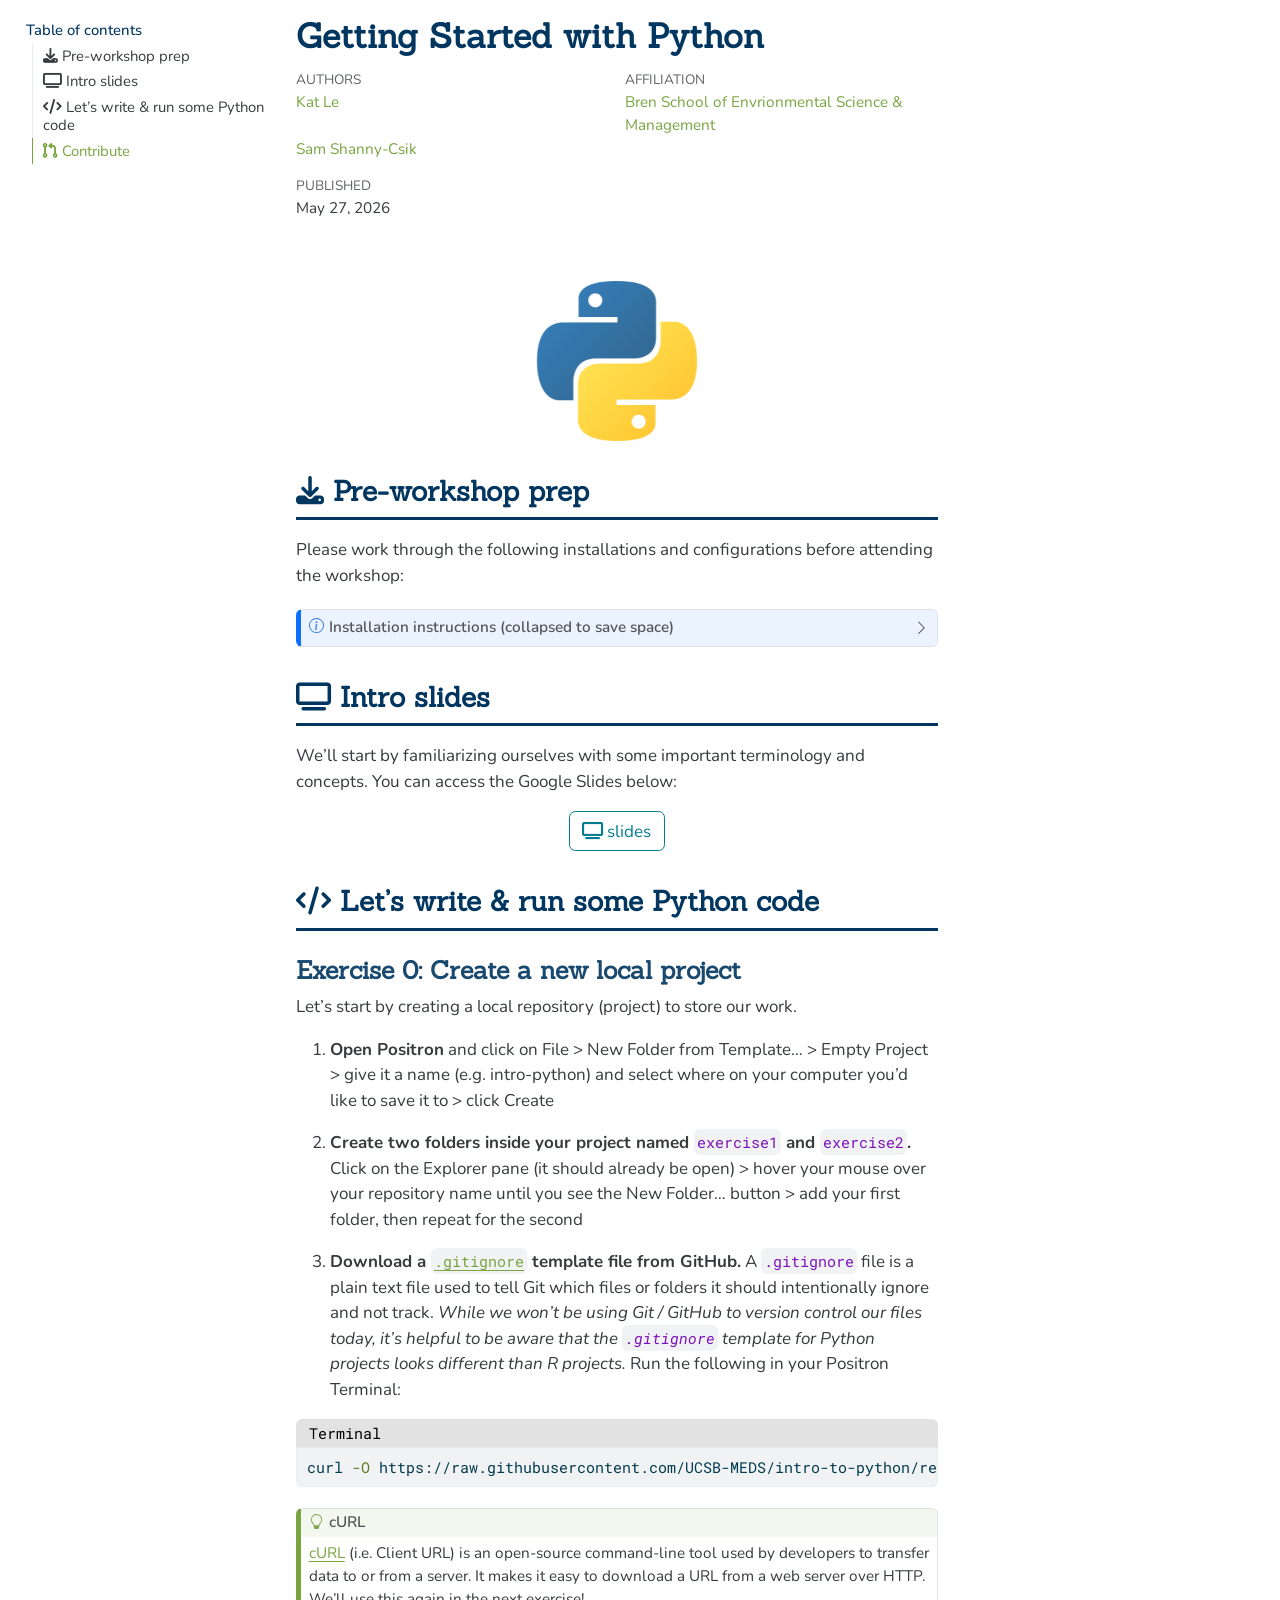
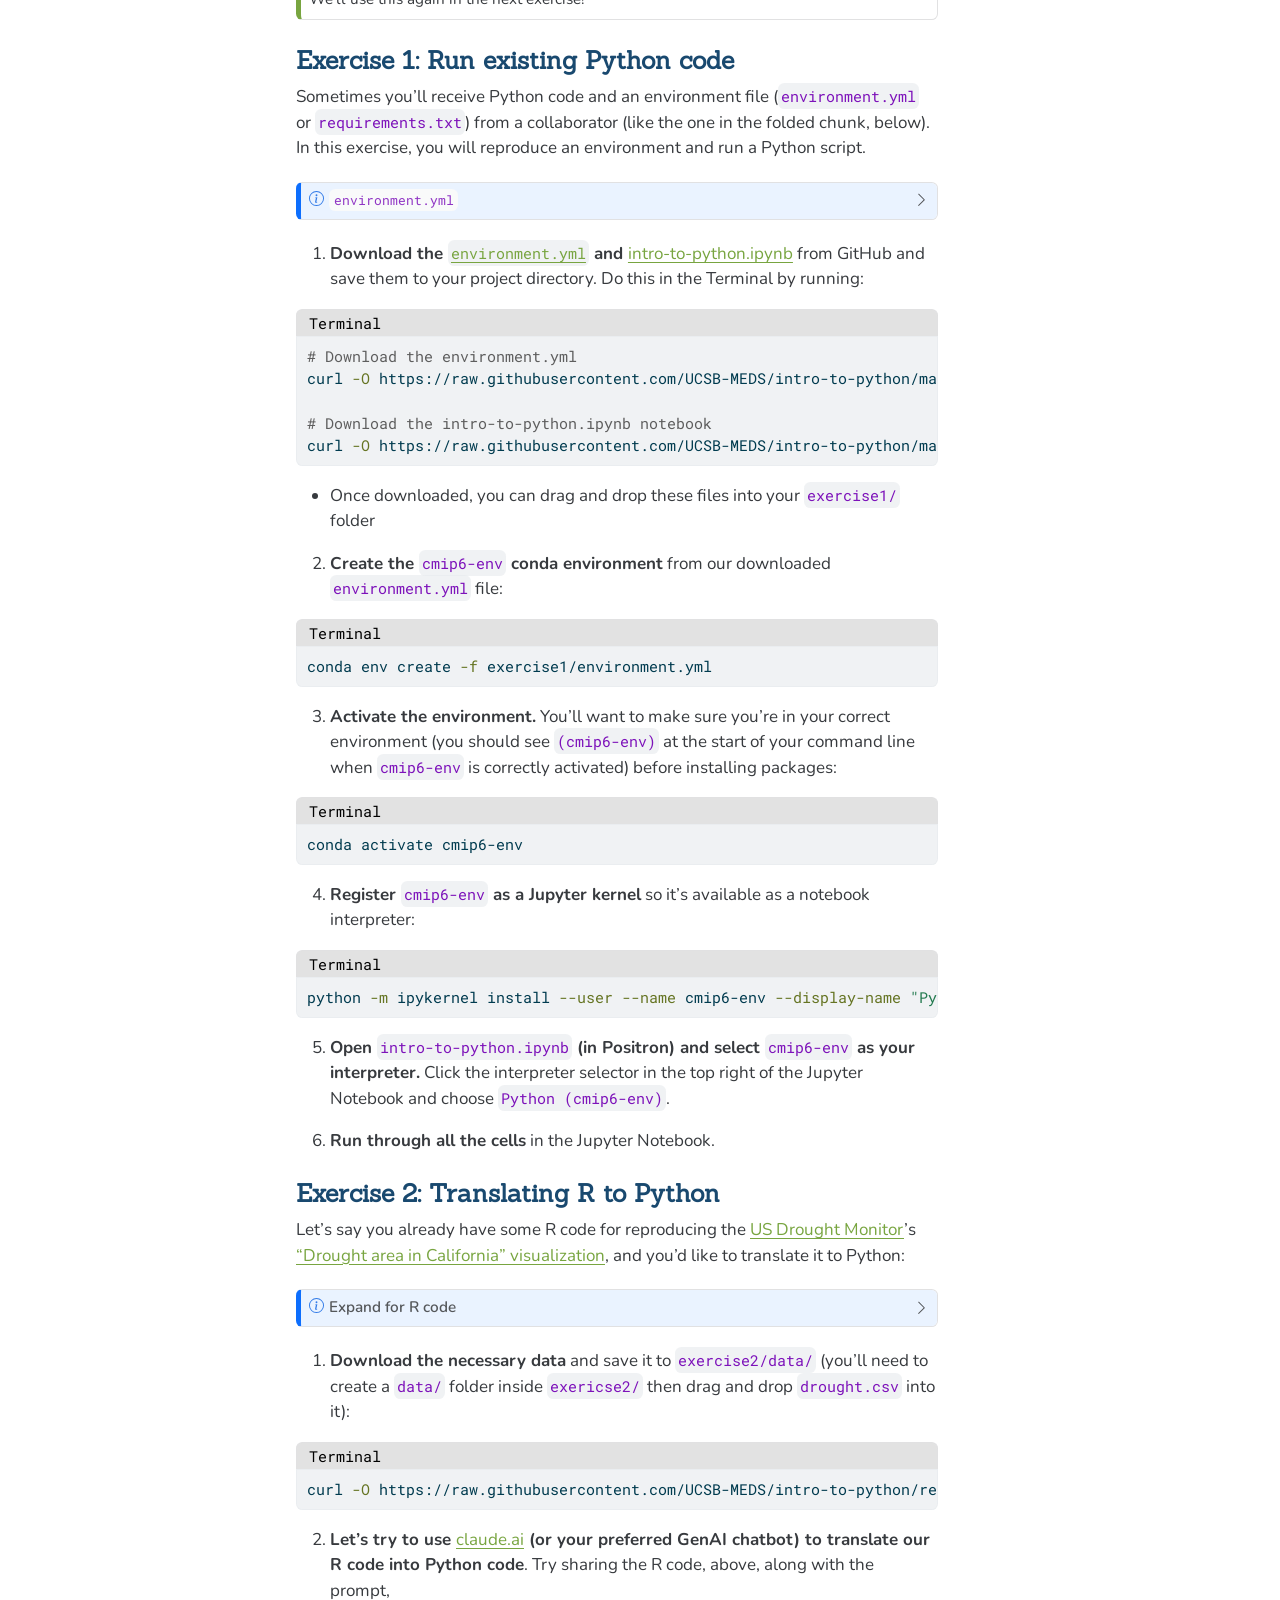
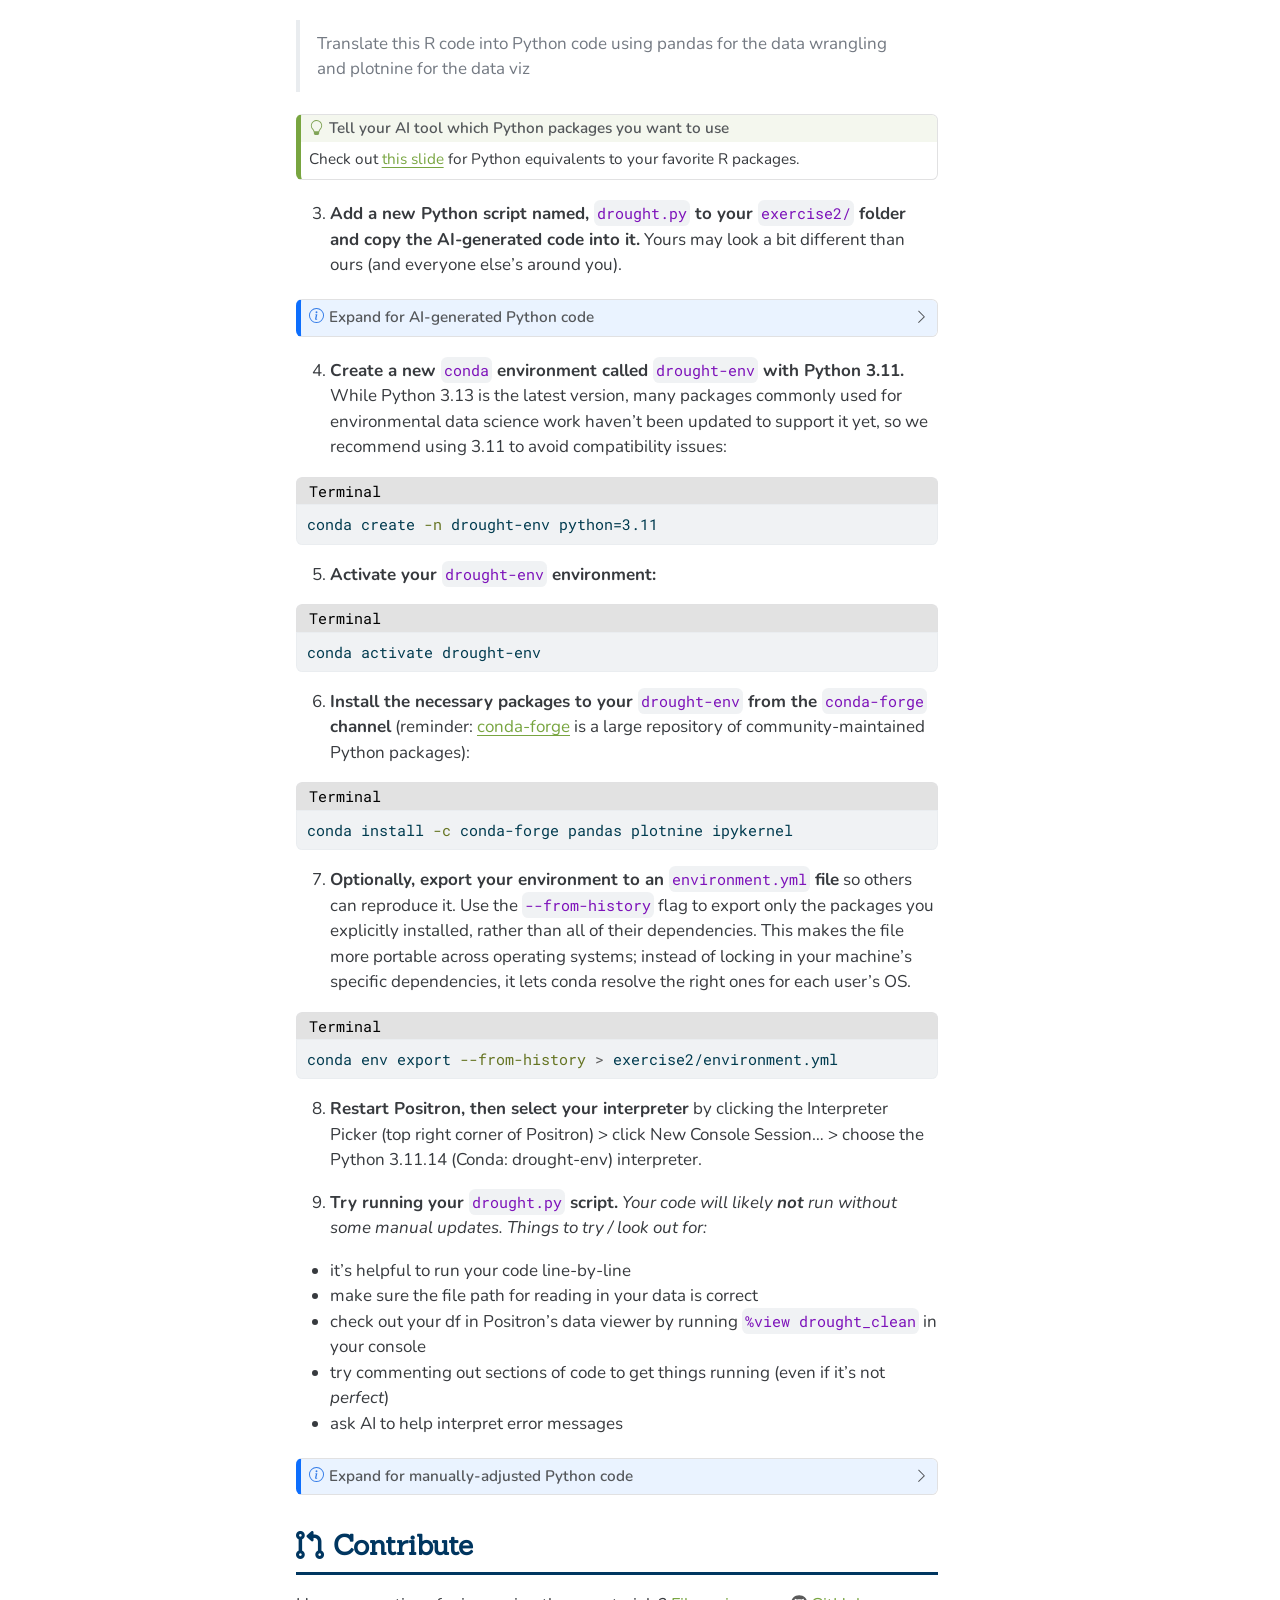
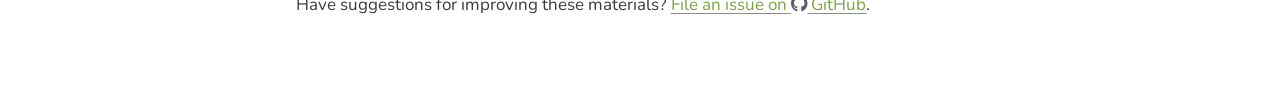
==== commit d44461ad: "fixed folding code chunk at end of exercise 2" ====
--- a/index.html
+++ b/index.html
@@ -754,14 +754,6 @@
 <div class="code-copy-outer-scaffold"><div class="sourceCode cell-code" id="cb13"><pre class="sourceCode bash code-with-copy"><code class="sourceCode bash"><span id="cb13-1"><a href="#cb13-1" aria-hidden="true" tabindex="-1"></a><span class="ex">conda</span> env export <span class="at">--from-history</span> <span class="op">&gt;</span> exercise2/environment.yml</span></code></pre></div><button title="Copy to Clipboard" class="code-copy-button"><i class="bi"></i></button></div>
 </div>
 </div>
-<!-- 8. **Register `drought-env` as a Jupyter kernel** so that Positron can find and use it as an interpreter: 
-
-
-::: {.cell filename='Terminal'}
-
-````{.bash .cell-code}
-python -m ipykernel install --user --name drought-env --display-name "Python (drought-env)"
-``` -->
 <ol start="8" type="1">
 <li><p><strong>Restart Positron, then select your interpreter</strong> by clicking the Interpreter Picker (top right corner of Positron) &gt; click New Console Session… &gt; choose the Python 3.11.14 (Conda: drought-env) interpreter.</p></li>
 <li><p><strong>Try running your <code>drought.py</code> script.</strong> <em>Your code will likely <strong>not</strong> run without some manual updates. Things to try / look out for:</em></p></li>
@@ -785,96 +777,92 @@
 </div>
 <div id="callout-7" class="callout-7-contents callout-collapse collapse">
 <div class="callout-body-container callout-body">
-<p>````</p>
-</div>
-</div>
-</div>
 <div class="cell" data-filetype="drought.py">
-<div class="code-copy-outer-scaffold"><div class="sourceCode cell-code" id="annotated-cell-11"><pre class="sourceCode python code-annotation-code code-with-copy code-annotated"><code class="sourceCode python"><span id="annotated-cell-11-1"><a href="#annotated-cell-11-1" aria-hidden="true" tabindex="-1"></a><span class="im">import</span> pandas <span class="im">as</span> pd</span>
-<span id="annotated-cell-11-2"><a href="#annotated-cell-11-2" aria-hidden="true" tabindex="-1"></a><span class="im">from</span> plotnine <span class="im">import</span> <span class="op">*</span></span>
-<span id="annotated-cell-11-3"><a href="#annotated-cell-11-3" aria-hidden="true" tabindex="-1"></a></span>
-<span id="annotated-cell-11-4"><a href="#annotated-cell-11-4" aria-hidden="true" tabindex="-1"></a><span class="co"># ── Load data ──────────────────────────────────────────────────────────────────</span></span>
-<a class="code-annotation-anchor" data-target-cell="annotated-cell-11" data-target-annotation="1" onclick="event.preventDefault();" href="">1</a><span id="annotated-cell-11-5" class="code-annotation-target"><a href="#annotated-cell-11-5" aria-hidden="true" tabindex="-1"></a>drought <span class="op">=</span> pd.read_csv(<span class="st">"exercise2/data/drought.csv"</span>)</span>
-<span id="annotated-cell-11-6"><a href="#annotated-cell-11-6" aria-hidden="true" tabindex="-1"></a></span>
-<span id="annotated-cell-11-7"><a href="#annotated-cell-11-7" aria-hidden="true" tabindex="-1"></a><span class="co"># ── Wrangle ────────────────────────────────────────────────────────────────────</span></span>
-<span id="annotated-cell-11-8"><a href="#annotated-cell-11-8" aria-hidden="true" tabindex="-1"></a>drought_clean <span class="op">=</span> (</span>
-<span id="annotated-cell-11-9"><a href="#annotated-cell-11-9" aria-hidden="true" tabindex="-1"></a>    drought</span>
-<span id="annotated-cell-11-10"><a href="#annotated-cell-11-10" aria-hidden="true" tabindex="-1"></a>    <span class="co"># pivot to tidy form</span></span>
-<span id="annotated-cell-11-11"><a href="#annotated-cell-11-11" aria-hidden="true" tabindex="-1"></a>    .melt(</span>
-<span id="annotated-cell-11-12"><a href="#annotated-cell-11-12" aria-hidden="true" tabindex="-1"></a>        id_vars<span class="op">=</span>[c <span class="cf">for</span> c <span class="kw">in</span> drought.columns <span class="cf">if</span> c <span class="kw">not</span> <span class="kw">in</span> [<span class="st">"none"</span>, <span class="st">"d0"</span>, <span class="st">"d1"</span>, <span class="st">"d2"</span>, <span class="st">"d3"</span>, <span class="st">"d4"</span>]],</span>
-<span id="annotated-cell-11-13"><a href="#annotated-cell-11-13" aria-hidden="true" tabindex="-1"></a>        value_vars<span class="op">=</span>[<span class="st">"none"</span>, <span class="st">"d0"</span>, <span class="st">"d1"</span>, <span class="st">"d2"</span>, <span class="st">"d3"</span>, <span class="st">"d4"</span>],</span>
-<span id="annotated-cell-11-14"><a href="#annotated-cell-11-14" aria-hidden="true" tabindex="-1"></a>        var_name<span class="op">=</span><span class="st">"drought_lvl"</span>,</span>
-<span id="annotated-cell-11-15"><a href="#annotated-cell-11-15" aria-hidden="true" tabindex="-1"></a>        value_name<span class="op">=</span><span class="st">"area_pct"</span>,</span>
-<span id="annotated-cell-11-16"><a href="#annotated-cell-11-16" aria-hidden="true" tabindex="-1"></a>    )</span>
-<span id="annotated-cell-11-17"><a href="#annotated-cell-11-17" aria-hidden="true" tabindex="-1"></a>    <span class="co"># select cols of interest</span></span>
-<span id="annotated-cell-11-18"><a href="#annotated-cell-11-18" aria-hidden="true" tabindex="-1"></a>    [[<span class="st">"start_date"</span>, <span class="st">"state_abb"</span>, <span class="st">"drought_lvl"</span>, <span class="st">"area_pct"</span>]]</span>
-<span id="annotated-cell-11-19"><a href="#annotated-cell-11-19" aria-hidden="true" tabindex="-1"></a>    <span class="co"># coerce start_date to date</span></span>
-<span id="annotated-cell-11-20"><a href="#annotated-cell-11-20" aria-hidden="true" tabindex="-1"></a>    .assign(</span>
-<span id="annotated-cell-11-21"><a href="#annotated-cell-11-21" aria-hidden="true" tabindex="-1"></a>        start_date<span class="op">=</span><span class="kw">lambda</span> df: pd.to_datetime(df[<span class="st">"start_date"</span>]),</span>
-<span id="annotated-cell-11-22"><a href="#annotated-cell-11-22" aria-hidden="true" tabindex="-1"></a>        drought_lvl_long<span class="op">=</span><span class="kw">lambda</span> df: pd.Categorical(</span>
-<span id="annotated-cell-11-23"><a href="#annotated-cell-11-23" aria-hidden="true" tabindex="-1"></a>            df[<span class="st">"drought_lvl"</span>],</span>
-<span id="annotated-cell-11-24"><a href="#annotated-cell-11-24" aria-hidden="true" tabindex="-1"></a>            categories<span class="op">=</span>[<span class="st">"d4"</span>, <span class="st">"d3"</span>, <span class="st">"d2"</span>, <span class="st">"d1"</span>, <span class="st">"d0"</span>],</span>
-<span id="annotated-cell-11-25"><a href="#annotated-cell-11-25" aria-hidden="true" tabindex="-1"></a>            ordered<span class="op">=</span><span class="va">True</span>,</span>
-<span id="annotated-cell-11-26"><a href="#annotated-cell-11-26" aria-hidden="true" tabindex="-1"></a>        ).rename_categories({</span>
-<span id="annotated-cell-11-27"><a href="#annotated-cell-11-27" aria-hidden="true" tabindex="-1"></a>            <span class="st">"d4"</span>: <span class="st">"D4 (Exceptional)"</span>,</span>
-<span id="annotated-cell-11-28"><a href="#annotated-cell-11-28" aria-hidden="true" tabindex="-1"></a>            <span class="st">"d3"</span>: <span class="st">"D3 (Extreme)"</span>,</span>
-<span id="annotated-cell-11-29"><a href="#annotated-cell-11-29" aria-hidden="true" tabindex="-1"></a>            <span class="st">"d2"</span>: <span class="st">"D2 (Severe)"</span>,</span>
-<span id="annotated-cell-11-30"><a href="#annotated-cell-11-30" aria-hidden="true" tabindex="-1"></a>            <span class="st">"d1"</span>: <span class="st">"D1 (Moderate)"</span>,</span>
-<span id="annotated-cell-11-31"><a href="#annotated-cell-11-31" aria-hidden="true" tabindex="-1"></a>            <span class="st">"d0"</span>: <span class="st">"D0 (Abnormally Dry)"</span>,</span>
-<span id="annotated-cell-11-32"><a href="#annotated-cell-11-32" aria-hidden="true" tabindex="-1"></a>        }),</span>
-<span id="annotated-cell-11-33"><a href="#annotated-cell-11-33" aria-hidden="true" tabindex="-1"></a>    )</span>
-<span id="annotated-cell-11-34"><a href="#annotated-cell-11-34" aria-hidden="true" tabindex="-1"></a>    <span class="co"># filter out "none" drought level and keep only CA</span></span>
-<span id="annotated-cell-11-35"><a href="#annotated-cell-11-35" aria-hidden="true" tabindex="-1"></a>    .query(<span class="st">"drought_lvl != 'none' and state_abb == 'CA'"</span>)</span>
-<span id="annotated-cell-11-36"><a href="#annotated-cell-11-36" aria-hidden="true" tabindex="-1"></a>    .dropna(subset<span class="op">=</span>[<span class="st">"drought_lvl_long"</span>])</span>
-<span id="annotated-cell-11-37"><a href="#annotated-cell-11-37" aria-hidden="true" tabindex="-1"></a>)</span>
-<span id="annotated-cell-11-38"><a href="#annotated-cell-11-38" aria-hidden="true" tabindex="-1"></a></span>
-<span id="annotated-cell-11-39"><a href="#annotated-cell-11-39" aria-hidden="true" tabindex="-1"></a><span class="co"># ── Plot ───────────────────────────────────────────────────────────────────────</span></span>
-<span id="annotated-cell-11-40"><a href="#annotated-cell-11-40" aria-hidden="true" tabindex="-1"></a>(</span>
-<span id="annotated-cell-11-41"><a href="#annotated-cell-11-41" aria-hidden="true" tabindex="-1"></a>    ggplot(drought_clean, aes(x<span class="op">=</span><span class="st">"start_date"</span>, y<span class="op">=</span><span class="st">"area_pct"</span>, fill<span class="op">=</span><span class="st">"drought_lvl_long"</span>))</span>
-<span id="annotated-cell-11-42"><a href="#annotated-cell-11-42" aria-hidden="true" tabindex="-1"></a>    <span class="op">+</span> geom_area(position<span class="op">=</span>position_stack(reverse<span class="op">=</span><span class="va">True</span>))</span>
-<span id="annotated-cell-11-43"><a href="#annotated-cell-11-43" aria-hidden="true" tabindex="-1"></a>    <span class="op">+</span> scale_fill_manual(</span>
-<span id="annotated-cell-11-44"><a href="#annotated-cell-11-44" aria-hidden="true" tabindex="-1"></a>        values<span class="op">=</span>[<span class="st">"#853904"</span>, <span class="st">"#FF0000"</span>, <span class="st">"#FFC100"</span>, <span class="st">"#FFD965"</span>, <span class="st">"#FFFF00"</span>]</span>
-<span id="annotated-cell-11-45"><a href="#annotated-cell-11-45" aria-hidden="true" tabindex="-1"></a>    )</span>
-<a class="code-annotation-anchor" data-target-cell="annotated-cell-11" data-target-annotation="2" onclick="event.preventDefault();" href="">2</a><span id="annotated-cell-11-46" class="code-annotation-target"><a href="#annotated-cell-11-46" aria-hidden="true" tabindex="-1"></a>    <span class="co"># + scale_x_datetime(</span></span>
-<span id="annotated-cell-11-47"><a href="#annotated-cell-11-47" aria-hidden="true" tabindex="-1"></a>    <span class="co">#     breaks=date_breaks("2 years"),</span></span>
-<span id="annotated-cell-11-48"><a href="#annotated-cell-11-48" aria-hidden="true" tabindex="-1"></a>    <span class="co">#     date_labels="%Y",</span></span>
-<span id="annotated-cell-11-49"><a href="#annotated-cell-11-49" aria-hidden="true" tabindex="-1"></a>    <span class="co">#     limits=(pd.Timestamp("2000-01-01"), pd.Timestamp("2026-12-31")),</span></span>
-<span id="annotated-cell-11-50"><a href="#annotated-cell-11-50" aria-hidden="true" tabindex="-1"></a>    <span class="co">#     expand=(0, 0),</span></span>
-<span id="annotated-cell-11-51"><a href="#annotated-cell-11-51" aria-hidden="true" tabindex="-1"></a>    <span class="co"># )</span></span>
-<span id="annotated-cell-11-52"><a href="#annotated-cell-11-52" aria-hidden="true" tabindex="-1"></a>    <span class="op">+</span> scale_y_continuous(</span>
-<span id="annotated-cell-11-53"><a href="#annotated-cell-11-53" aria-hidden="true" tabindex="-1"></a>        breaks<span class="op">=</span><span class="bu">range</span>(<span class="dv">0</span>, <span class="dv">101</span>, <span class="dv">10</span>),</span>
-<span id="annotated-cell-11-54"><a href="#annotated-cell-11-54" aria-hidden="true" tabindex="-1"></a>        expand<span class="op">=</span>(<span class="dv">0</span>, <span class="dv">0</span>),</span>
-<span id="annotated-cell-11-55"><a href="#annotated-cell-11-55" aria-hidden="true" tabindex="-1"></a>        labels<span class="op">=</span><span class="kw">lambda</span> lst: [<span class="ss">f"</span><span class="sc">{</span>v<span class="sc">}</span><span class="ss">%"</span> <span class="cf">for</span> v <span class="kw">in</span> lst],</span>
-<span id="annotated-cell-11-56"><a href="#annotated-cell-11-56" aria-hidden="true" tabindex="-1"></a>    )</span>
-<span id="annotated-cell-11-57"><a href="#annotated-cell-11-57" aria-hidden="true" tabindex="-1"></a>    <span class="op">+</span> labs(title<span class="op">=</span><span class="st">"Drought area in California"</span>)</span>
-<span id="annotated-cell-11-58"><a href="#annotated-cell-11-58" aria-hidden="true" tabindex="-1"></a>    <span class="op">+</span> theme_minimal()</span>
-<span id="annotated-cell-11-59"><a href="#annotated-cell-11-59" aria-hidden="true" tabindex="-1"></a>    <span class="op">+</span> theme(</span>
-<span id="annotated-cell-11-60"><a href="#annotated-cell-11-60" aria-hidden="true" tabindex="-1"></a>        axis_line<span class="op">=</span>element_line(color<span class="op">=</span><span class="st">"#5A9CD6"</span>),</span>
-<span id="annotated-cell-11-61"><a href="#annotated-cell-11-61" aria-hidden="true" tabindex="-1"></a>        axis_ticks<span class="op">=</span>element_line(color<span class="op">=</span><span class="st">"#5A9CD6"</span>),</span>
-<span id="annotated-cell-11-62"><a href="#annotated-cell-11-62" aria-hidden="true" tabindex="-1"></a>        axis_ticks_length<span class="op">=</span><span class="fl">0.2</span>,</span>
-<span id="annotated-cell-11-63"><a href="#annotated-cell-11-63" aria-hidden="true" tabindex="-1"></a>        plot_title<span class="op">=</span>element_text(ha<span class="op">=</span><span class="st">"center"</span>, color<span class="op">=</span><span class="st">"#686868"</span>, size<span class="op">=</span><span class="dv">20</span>,</span>
-<span id="annotated-cell-11-64"><a href="#annotated-cell-11-64" aria-hidden="true" tabindex="-1"></a>                                margin<span class="op">=</span>{<span class="st">"t"</span>: <span class="dv">10</span>, <span class="st">"b"</span>: <span class="dv">15</span>}),</span>
-<span id="annotated-cell-11-65"><a href="#annotated-cell-11-65" aria-hidden="true" tabindex="-1"></a>        axis_title<span class="op">=</span>element_blank(),</span>
-<span id="annotated-cell-11-66"><a href="#annotated-cell-11-66" aria-hidden="true" tabindex="-1"></a>        legend_title<span class="op">=</span>element_blank(),</span>
-<span id="annotated-cell-11-67"><a href="#annotated-cell-11-67" aria-hidden="true" tabindex="-1"></a>        axis_text<span class="op">=</span>element_text(color<span class="op">=</span><span class="st">"#686868"</span>, size<span class="op">=</span><span class="dv">10</span>),</span>
-<span id="annotated-cell-11-68"><a href="#annotated-cell-11-68" aria-hidden="true" tabindex="-1"></a>        legend_text<span class="op">=</span>element_text(color<span class="op">=</span><span class="st">"#686868"</span>, size<span class="op">=</span><span class="dv">10</span>),</span>
-<span id="annotated-cell-11-69"><a href="#annotated-cell-11-69" aria-hidden="true" tabindex="-1"></a>        legend_position<span class="op">=</span><span class="st">"bottom"</span>,</span>
-<span id="annotated-cell-11-70"><a href="#annotated-cell-11-70" aria-hidden="true" tabindex="-1"></a>        legend_direction<span class="op">=</span><span class="st">"horizontal"</span>,</span>
-<span id="annotated-cell-11-71"><a href="#annotated-cell-11-71" aria-hidden="true" tabindex="-1"></a>        legend_key_width<span class="op">=</span><span class="dv">12</span>,</span>
-<span id="annotated-cell-11-72"><a href="#annotated-cell-11-72" aria-hidden="true" tabindex="-1"></a>        legend_key_height<span class="op">=</span><span class="dv">8</span>,</span>
-<span id="annotated-cell-11-73"><a href="#annotated-cell-11-73" aria-hidden="true" tabindex="-1"></a>        plot_background<span class="op">=</span>element_rect(color<span class="op">=</span><span class="st">"#686868"</span>),</span>
-<span id="annotated-cell-11-74"><a href="#annotated-cell-11-74" aria-hidden="true" tabindex="-1"></a>        plot_margin<span class="op">=</span><span class="fl">0.1</span>,</span>
-<span id="annotated-cell-11-75"><a href="#annotated-cell-11-75" aria-hidden="true" tabindex="-1"></a>    )</span>
-<span id="annotated-cell-11-76"><a href="#annotated-cell-11-76" aria-hidden="true" tabindex="-1"></a>)</span><div class="code-annotation-gutter-bg"></div><div class="code-annotation-gutter"></div></code></pre></div><button title="Copy to Clipboard" class="code-copy-button"><i class="bi"></i></button></div>
+<div class="code-copy-outer-scaffold"><div class="sourceCode cell-code" id="annotated-cell-25"><pre class="sourceCode python code-annotation-code code-with-copy code-annotated"><code class="sourceCode python"><span id="annotated-cell-25-1"><a href="#annotated-cell-25-1" aria-hidden="true" tabindex="-1"></a><span class="im">import</span> pandas <span class="im">as</span> pd</span>
+<span id="annotated-cell-25-2"><a href="#annotated-cell-25-2" aria-hidden="true" tabindex="-1"></a><span class="im">from</span> plotnine <span class="im">import</span> <span class="op">*</span></span>
+<span id="annotated-cell-25-3"><a href="#annotated-cell-25-3" aria-hidden="true" tabindex="-1"></a></span>
+<span id="annotated-cell-25-4"><a href="#annotated-cell-25-4" aria-hidden="true" tabindex="-1"></a><span class="co"># ── Load data ──────────────────────────────────────────────────────────────────</span></span>
+<a class="code-annotation-anchor" data-target-cell="annotated-cell-25" data-target-annotation="1" onclick="event.preventDefault();" href="">1</a><span id="annotated-cell-25-5" class="code-annotation-target"><a href="#annotated-cell-25-5" aria-hidden="true" tabindex="-1"></a>drought <span class="op">=</span> pd.read_csv(<span class="st">"exercise2/data/drought.csv"</span>)</span>
+<span id="annotated-cell-25-6"><a href="#annotated-cell-25-6" aria-hidden="true" tabindex="-1"></a></span>
+<span id="annotated-cell-25-7"><a href="#annotated-cell-25-7" aria-hidden="true" tabindex="-1"></a><span class="co"># ── Wrangle ────────────────────────────────────────────────────────────────────</span></span>
+<span id="annotated-cell-25-8"><a href="#annotated-cell-25-8" aria-hidden="true" tabindex="-1"></a>drought_clean <span class="op">=</span> (</span>
+<span id="annotated-cell-25-9"><a href="#annotated-cell-25-9" aria-hidden="true" tabindex="-1"></a>    drought</span>
+<span id="annotated-cell-25-10"><a href="#annotated-cell-25-10" aria-hidden="true" tabindex="-1"></a>    <span class="co"># pivot to tidy form</span></span>
+<span id="annotated-cell-25-11"><a href="#annotated-cell-25-11" aria-hidden="true" tabindex="-1"></a>    .melt(</span>
+<span id="annotated-cell-25-12"><a href="#annotated-cell-25-12" aria-hidden="true" tabindex="-1"></a>        id_vars<span class="op">=</span>[c <span class="cf">for</span> c <span class="kw">in</span> drought.columns <span class="cf">if</span> c <span class="kw">not</span> <span class="kw">in</span> [<span class="st">"none"</span>, <span class="st">"d0"</span>, <span class="st">"d1"</span>, <span class="st">"d2"</span>, <span class="st">"d3"</span>, <span class="st">"d4"</span>]],</span>
+<span id="annotated-cell-25-13"><a href="#annotated-cell-25-13" aria-hidden="true" tabindex="-1"></a>        value_vars<span class="op">=</span>[<span class="st">"none"</span>, <span class="st">"d0"</span>, <span class="st">"d1"</span>, <span class="st">"d2"</span>, <span class="st">"d3"</span>, <span class="st">"d4"</span>],</span>
+<span id="annotated-cell-25-14"><a href="#annotated-cell-25-14" aria-hidden="true" tabindex="-1"></a>        var_name<span class="op">=</span><span class="st">"drought_lvl"</span>,</span>
+<span id="annotated-cell-25-15"><a href="#annotated-cell-25-15" aria-hidden="true" tabindex="-1"></a>        value_name<span class="op">=</span><span class="st">"area_pct"</span>,</span>
+<span id="annotated-cell-25-16"><a href="#annotated-cell-25-16" aria-hidden="true" tabindex="-1"></a>    )</span>
+<span id="annotated-cell-25-17"><a href="#annotated-cell-25-17" aria-hidden="true" tabindex="-1"></a>    <span class="co"># select cols of interest</span></span>
+<span id="annotated-cell-25-18"><a href="#annotated-cell-25-18" aria-hidden="true" tabindex="-1"></a>    [[<span class="st">"start_date"</span>, <span class="st">"state_abb"</span>, <span class="st">"drought_lvl"</span>, <span class="st">"area_pct"</span>]]</span>
+<span id="annotated-cell-25-19"><a href="#annotated-cell-25-19" aria-hidden="true" tabindex="-1"></a>    <span class="co"># coerce start_date to date</span></span>
+<span id="annotated-cell-25-20"><a href="#annotated-cell-25-20" aria-hidden="true" tabindex="-1"></a>    .assign(</span>
+<span id="annotated-cell-25-21"><a href="#annotated-cell-25-21" aria-hidden="true" tabindex="-1"></a>        start_date<span class="op">=</span><span class="kw">lambda</span> df: pd.to_datetime(df[<span class="st">"start_date"</span>]),</span>
+<span id="annotated-cell-25-22"><a href="#annotated-cell-25-22" aria-hidden="true" tabindex="-1"></a>        drought_lvl_long<span class="op">=</span><span class="kw">lambda</span> df: pd.Categorical(</span>
+<span id="annotated-cell-25-23"><a href="#annotated-cell-25-23" aria-hidden="true" tabindex="-1"></a>            df[<span class="st">"drought_lvl"</span>],</span>
+<span id="annotated-cell-25-24"><a href="#annotated-cell-25-24" aria-hidden="true" tabindex="-1"></a>            categories<span class="op">=</span>[<span class="st">"d4"</span>, <span class="st">"d3"</span>, <span class="st">"d2"</span>, <span class="st">"d1"</span>, <span class="st">"d0"</span>],</span>
+<span id="annotated-cell-25-25"><a href="#annotated-cell-25-25" aria-hidden="true" tabindex="-1"></a>            ordered<span class="op">=</span><span class="va">True</span>,</span>
+<span id="annotated-cell-25-26"><a href="#annotated-cell-25-26" aria-hidden="true" tabindex="-1"></a>        ).rename_categories({</span>
+<span id="annotated-cell-25-27"><a href="#annotated-cell-25-27" aria-hidden="true" tabindex="-1"></a>            <span class="st">"d4"</span>: <span class="st">"D4 (Exceptional)"</span>,</span>
+<span id="annotated-cell-25-28"><a href="#annotated-cell-25-28" aria-hidden="true" tabindex="-1"></a>            <span class="st">"d3"</span>: <span class="st">"D3 (Extreme)"</span>,</span>
+<span id="annotated-cell-25-29"><a href="#annotated-cell-25-29" aria-hidden="true" tabindex="-1"></a>            <span class="st">"d2"</span>: <span class="st">"D2 (Severe)"</span>,</span>
+<span id="annotated-cell-25-30"><a href="#annotated-cell-25-30" aria-hidden="true" tabindex="-1"></a>            <span class="st">"d1"</span>: <span class="st">"D1 (Moderate)"</span>,</span>
+<span id="annotated-cell-25-31"><a href="#annotated-cell-25-31" aria-hidden="true" tabindex="-1"></a>            <span class="st">"d0"</span>: <span class="st">"D0 (Abnormally Dry)"</span>,</span>
+<span id="annotated-cell-25-32"><a href="#annotated-cell-25-32" aria-hidden="true" tabindex="-1"></a>        }),</span>
+<span id="annotated-cell-25-33"><a href="#annotated-cell-25-33" aria-hidden="true" tabindex="-1"></a>    )</span>
+<span id="annotated-cell-25-34"><a href="#annotated-cell-25-34" aria-hidden="true" tabindex="-1"></a>    <span class="co"># filter out "none" drought level and keep only CA</span></span>
+<span id="annotated-cell-25-35"><a href="#annotated-cell-25-35" aria-hidden="true" tabindex="-1"></a>    .query(<span class="st">"drought_lvl != 'none' and state_abb == 'CA'"</span>)</span>
+<span id="annotated-cell-25-36"><a href="#annotated-cell-25-36" aria-hidden="true" tabindex="-1"></a>    .dropna(subset<span class="op">=</span>[<span class="st">"drought_lvl_long"</span>])</span>
+<span id="annotated-cell-25-37"><a href="#annotated-cell-25-37" aria-hidden="true" tabindex="-1"></a>)</span>
+<span id="annotated-cell-25-38"><a href="#annotated-cell-25-38" aria-hidden="true" tabindex="-1"></a></span>
+<span id="annotated-cell-25-39"><a href="#annotated-cell-25-39" aria-hidden="true" tabindex="-1"></a><span class="co"># ── Plot ───────────────────────────────────────────────────────────────────────</span></span>
+<span id="annotated-cell-25-40"><a href="#annotated-cell-25-40" aria-hidden="true" tabindex="-1"></a>(</span>
+<span id="annotated-cell-25-41"><a href="#annotated-cell-25-41" aria-hidden="true" tabindex="-1"></a>    ggplot(drought_clean, aes(x<span class="op">=</span><span class="st">"start_date"</span>, y<span class="op">=</span><span class="st">"area_pct"</span>, fill<span class="op">=</span><span class="st">"drought_lvl_long"</span>))</span>
+<span id="annotated-cell-25-42"><a href="#annotated-cell-25-42" aria-hidden="true" tabindex="-1"></a>    <span class="op">+</span> geom_area(position<span class="op">=</span>position_stack(reverse<span class="op">=</span><span class="va">True</span>))</span>
+<span id="annotated-cell-25-43"><a href="#annotated-cell-25-43" aria-hidden="true" tabindex="-1"></a>    <span class="op">+</span> scale_fill_manual(</span>
+<span id="annotated-cell-25-44"><a href="#annotated-cell-25-44" aria-hidden="true" tabindex="-1"></a>        values<span class="op">=</span>[<span class="st">"#853904"</span>, <span class="st">"#FF0000"</span>, <span class="st">"#FFC100"</span>, <span class="st">"#FFD965"</span>, <span class="st">"#FFFF00"</span>]</span>
+<span id="annotated-cell-25-45"><a href="#annotated-cell-25-45" aria-hidden="true" tabindex="-1"></a>    )</span>
+<a class="code-annotation-anchor" data-target-cell="annotated-cell-25" data-target-annotation="2" onclick="event.preventDefault();" href="">2</a><span id="annotated-cell-25-46" class="code-annotation-target"><a href="#annotated-cell-25-46" aria-hidden="true" tabindex="-1"></a>    <span class="co"># + scale_x_datetime(</span></span>
+<span id="annotated-cell-25-47"><a href="#annotated-cell-25-47" aria-hidden="true" tabindex="-1"></a>    <span class="co">#     breaks=date_breaks("2 years"),</span></span>
+<span id="annotated-cell-25-48"><a href="#annotated-cell-25-48" aria-hidden="true" tabindex="-1"></a>    <span class="co">#     date_labels="%Y",</span></span>
+<span id="annotated-cell-25-49"><a href="#annotated-cell-25-49" aria-hidden="true" tabindex="-1"></a>    <span class="co">#     limits=(pd.Timestamp("2000-01-01"), pd.Timestamp("2026-12-31")),</span></span>
+<span id="annotated-cell-25-50"><a href="#annotated-cell-25-50" aria-hidden="true" tabindex="-1"></a>    <span class="co">#     expand=(0, 0),</span></span>
+<span id="annotated-cell-25-51"><a href="#annotated-cell-25-51" aria-hidden="true" tabindex="-1"></a>    <span class="co"># )</span></span>
+<span id="annotated-cell-25-52"><a href="#annotated-cell-25-52" aria-hidden="true" tabindex="-1"></a>    <span class="op">+</span> scale_y_continuous(</span>
+<span id="annotated-cell-25-53"><a href="#annotated-cell-25-53" aria-hidden="true" tabindex="-1"></a>        breaks<span class="op">=</span><span class="bu">range</span>(<span class="dv">0</span>, <span class="dv">101</span>, <span class="dv">10</span>),</span>
+<span id="annotated-cell-25-54"><a href="#annotated-cell-25-54" aria-hidden="true" tabindex="-1"></a>        expand<span class="op">=</span>(<span class="dv">0</span>, <span class="dv">0</span>),</span>
+<span id="annotated-cell-25-55"><a href="#annotated-cell-25-55" aria-hidden="true" tabindex="-1"></a>        labels<span class="op">=</span><span class="kw">lambda</span> lst: [<span class="ss">f"</span><span class="sc">{</span>v<span class="sc">}</span><span class="ss">%"</span> <span class="cf">for</span> v <span class="kw">in</span> lst],</span>
+<span id="annotated-cell-25-56"><a href="#annotated-cell-25-56" aria-hidden="true" tabindex="-1"></a>    )</span>
+<span id="annotated-cell-25-57"><a href="#annotated-cell-25-57" aria-hidden="true" tabindex="-1"></a>    <span class="op">+</span> labs(title<span class="op">=</span><span class="st">"Drought area in California"</span>)</span>
+<span id="annotated-cell-25-58"><a href="#annotated-cell-25-58" aria-hidden="true" tabindex="-1"></a>    <span class="op">+</span> theme_minimal()</span>
+<span id="annotated-cell-25-59"><a href="#annotated-cell-25-59" aria-hidden="true" tabindex="-1"></a>    <span class="op">+</span> theme(</span>
+<span id="annotated-cell-25-60"><a href="#annotated-cell-25-60" aria-hidden="true" tabindex="-1"></a>        axis_line<span class="op">=</span>element_line(color<span class="op">=</span><span class="st">"#5A9CD6"</span>),</span>
+<span id="annotated-cell-25-61"><a href="#annotated-cell-25-61" aria-hidden="true" tabindex="-1"></a>        axis_ticks<span class="op">=</span>element_line(color<span class="op">=</span><span class="st">"#5A9CD6"</span>),</span>
+<span id="annotated-cell-25-62"><a href="#annotated-cell-25-62" aria-hidden="true" tabindex="-1"></a>        axis_ticks_length<span class="op">=</span><span class="fl">0.2</span>,</span>
+<span id="annotated-cell-25-63"><a href="#annotated-cell-25-63" aria-hidden="true" tabindex="-1"></a>        plot_title<span class="op">=</span>element_text(ha<span class="op">=</span><span class="st">"center"</span>, color<span class="op">=</span><span class="st">"#686868"</span>, size<span class="op">=</span><span class="dv">20</span>,</span>
+<span id="annotated-cell-25-64"><a href="#annotated-cell-25-64" aria-hidden="true" tabindex="-1"></a>                                margin<span class="op">=</span>{<span class="st">"t"</span>: <span class="dv">10</span>, <span class="st">"b"</span>: <span class="dv">15</span>}),</span>
+<span id="annotated-cell-25-65"><a href="#annotated-cell-25-65" aria-hidden="true" tabindex="-1"></a>        axis_title<span class="op">=</span>element_blank(),</span>
+<span id="annotated-cell-25-66"><a href="#annotated-cell-25-66" aria-hidden="true" tabindex="-1"></a>        legend_title<span class="op">=</span>element_blank(),</span>
+<span id="annotated-cell-25-67"><a href="#annotated-cell-25-67" aria-hidden="true" tabindex="-1"></a>        axis_text<span class="op">=</span>element_text(color<span class="op">=</span><span class="st">"#686868"</span>, size<span class="op">=</span><span class="dv">10</span>),</span>
+<span id="annotated-cell-25-68"><a href="#annotated-cell-25-68" aria-hidden="true" tabindex="-1"></a>        legend_text<span class="op">=</span>element_text(color<span class="op">=</span><span class="st">"#686868"</span>, size<span class="op">=</span><span class="dv">10</span>),</span>
+<span id="annotated-cell-25-69"><a href="#annotated-cell-25-69" aria-hidden="true" tabindex="-1"></a>        legend_position<span class="op">=</span><span class="st">"bottom"</span>,</span>
+<span id="annotated-cell-25-70"><a href="#annotated-cell-25-70" aria-hidden="true" tabindex="-1"></a>        legend_direction<span class="op">=</span><span class="st">"horizontal"</span>,</span>
+<span id="annotated-cell-25-71"><a href="#annotated-cell-25-71" aria-hidden="true" tabindex="-1"></a>        legend_key_width<span class="op">=</span><span class="dv">12</span>,</span>
+<span id="annotated-cell-25-72"><a href="#annotated-cell-25-72" aria-hidden="true" tabindex="-1"></a>        legend_key_height<span class="op">=</span><span class="dv">8</span>,</span>
+<span id="annotated-cell-25-73"><a href="#annotated-cell-25-73" aria-hidden="true" tabindex="-1"></a>        plot_background<span class="op">=</span>element_rect(color<span class="op">=</span><span class="st">"#686868"</span>),</span>
+<span id="annotated-cell-25-74"><a href="#annotated-cell-25-74" aria-hidden="true" tabindex="-1"></a>        plot_margin<span class="op">=</span><span class="fl">0.1</span>,</span>
+<span id="annotated-cell-25-75"><a href="#annotated-cell-25-75" aria-hidden="true" tabindex="-1"></a>    )</span>
+<span id="annotated-cell-25-76"><a href="#annotated-cell-25-76" aria-hidden="true" tabindex="-1"></a>)</span><div class="code-annotation-gutter-bg"></div><div class="code-annotation-gutter"></div></code></pre></div><button title="Copy to Clipboard" class="code-copy-button"><i class="bi"></i></button></div>
 <div class="cell-annotation">
 <dl class="code-annotation-container-grid">
-<dt data-target-cell="annotated-cell-11" data-target-annotation="1">1</dt>
+<dt data-target-cell="annotated-cell-25" data-target-annotation="1">1</dt>
 <dd>
-<span data-code-cell="annotated-cell-11" data-code-lines="5" data-code-annotation="1">Updated the file path (our working directory is the project root, rather than where <code>drought.py</code> lives)</span>
+<span data-code-cell="annotated-cell-25" data-code-lines="5" data-code-annotation="1">Updated the file path (our working directory is the project root, rather than where <code>drought.py</code> lives)</span>
 </dd>
-<dt data-target-cell="annotated-cell-11" data-target-annotation="2">2</dt>
+<dt data-target-cell="annotated-cell-25" data-target-annotation="2">2</dt>
 <dd>
-<span data-code-cell="annotated-cell-11" data-code-lines="46" data-code-annotation="2">Running the code line-by-line reveals a <code>NameError: name 'date_breaks' is not defined.</code> when we add in these lines of code. Asking claude.ai to explain the error helps us understand that <code>date_breaks</code> isn’t exported by <code>from plotnine import *</code>, but rather lives in <code>mizani</code>, the underlying scales/formatting dependency. It can be installed via <code>conda install -c conda-forge mizani</code>. For now, we chose to comment out these lines of code to first get a working plot.</span>
+<span data-code-cell="annotated-cell-25" data-code-lines="46" data-code-annotation="2">Running the code line-by-line reveals a <code>NameError: name 'date_breaks' is not defined.</code> when we add in these lines of code. Asking claude.ai to explain the error helps us understand that <code>date_breaks</code> isn’t exported by <code>from plotnine import *</code>, but rather lives in <code>mizani</code>, the underlying scales/formatting dependency. It can be installed via <code>conda install -c conda-forge mizani</code>. For now, we chose to comment out these lines of code to first get a working plot.</span>
 </dd>
 </dl>
 </div>
@@ -887,7 +875,10 @@
 <li>setting the x-axis breaks to something a bit cleaner (ideally, years)</li>
 <li>making sure the legend doesn’t spill outside of our plot</li>
 </ul>
-<p>We don’t have time to do that today, but we encourage you to give it a try yourself! :::</p>
+<p>We don’t have time to do that today, but we encourage you to give it a try yourself!</p>
+</div>
+</div>
+</div>
 </section>
 </section>
 <section id="contribute" class="level2">
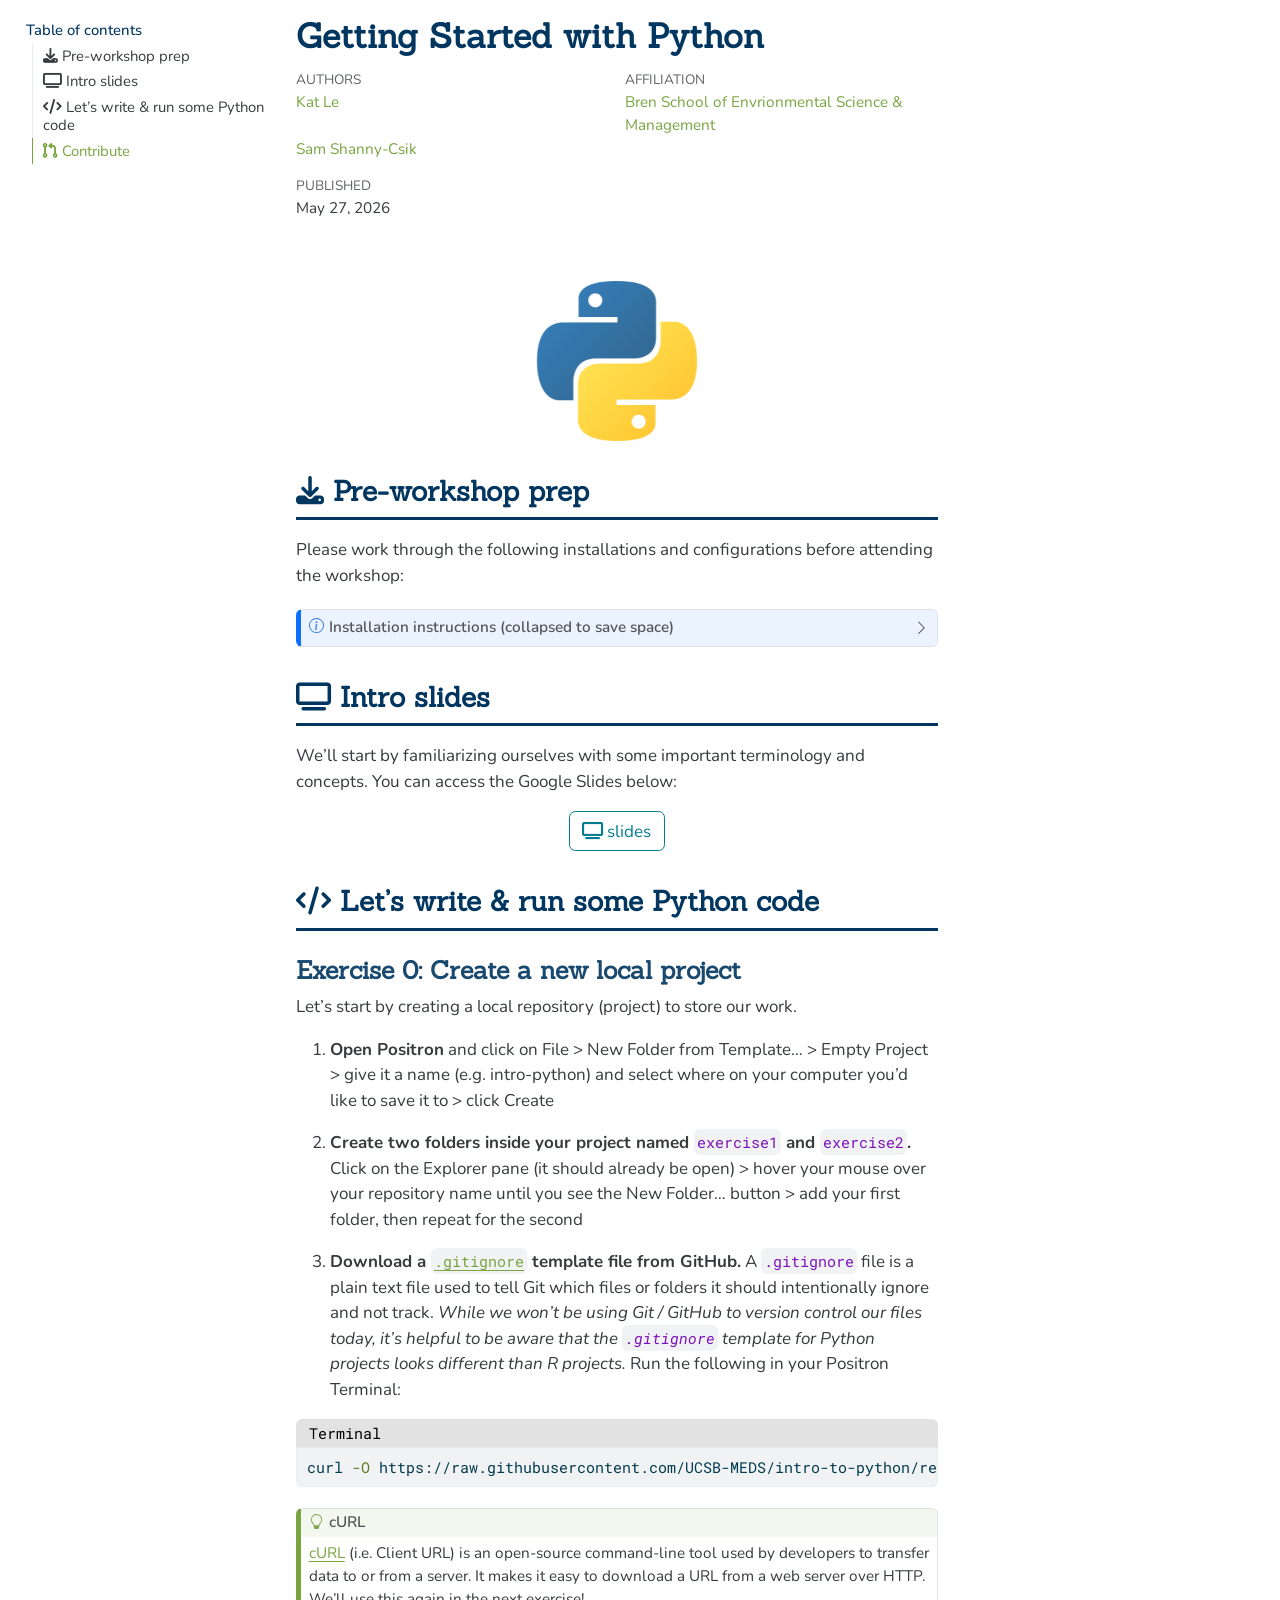
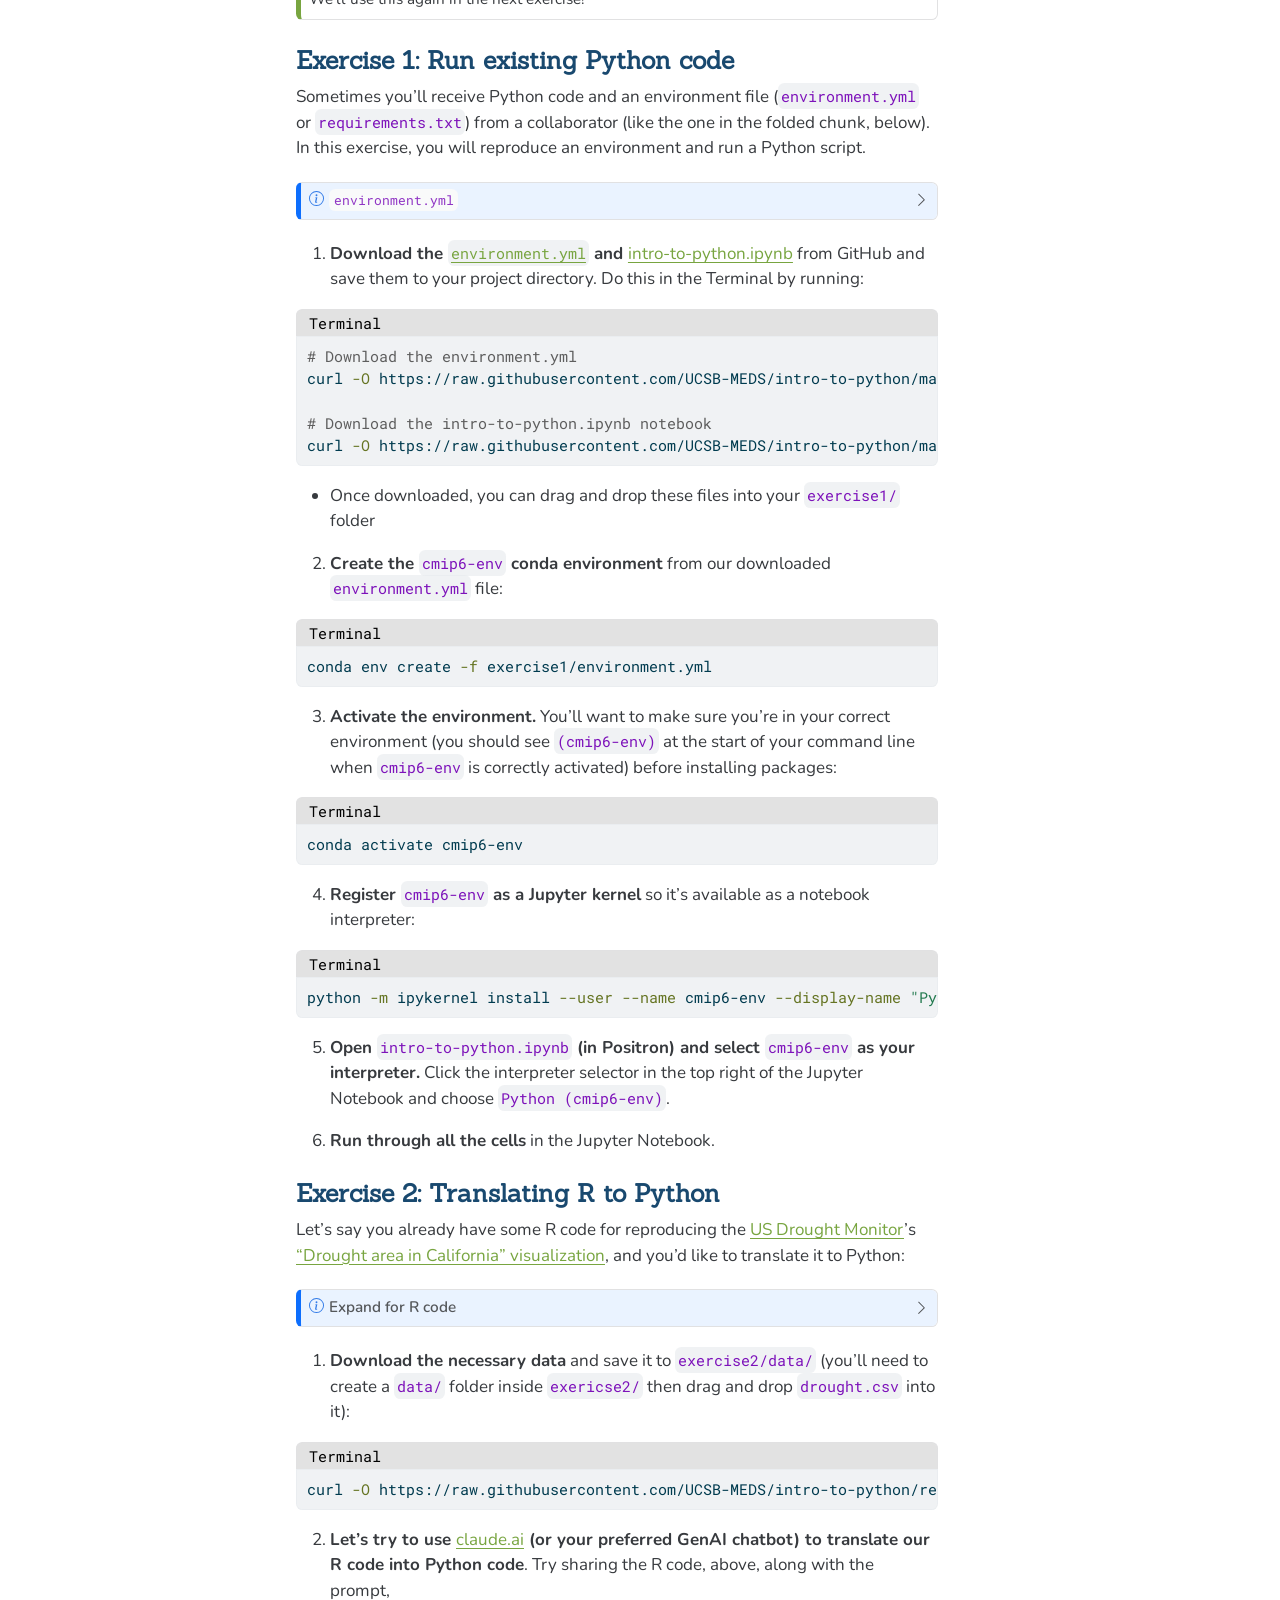
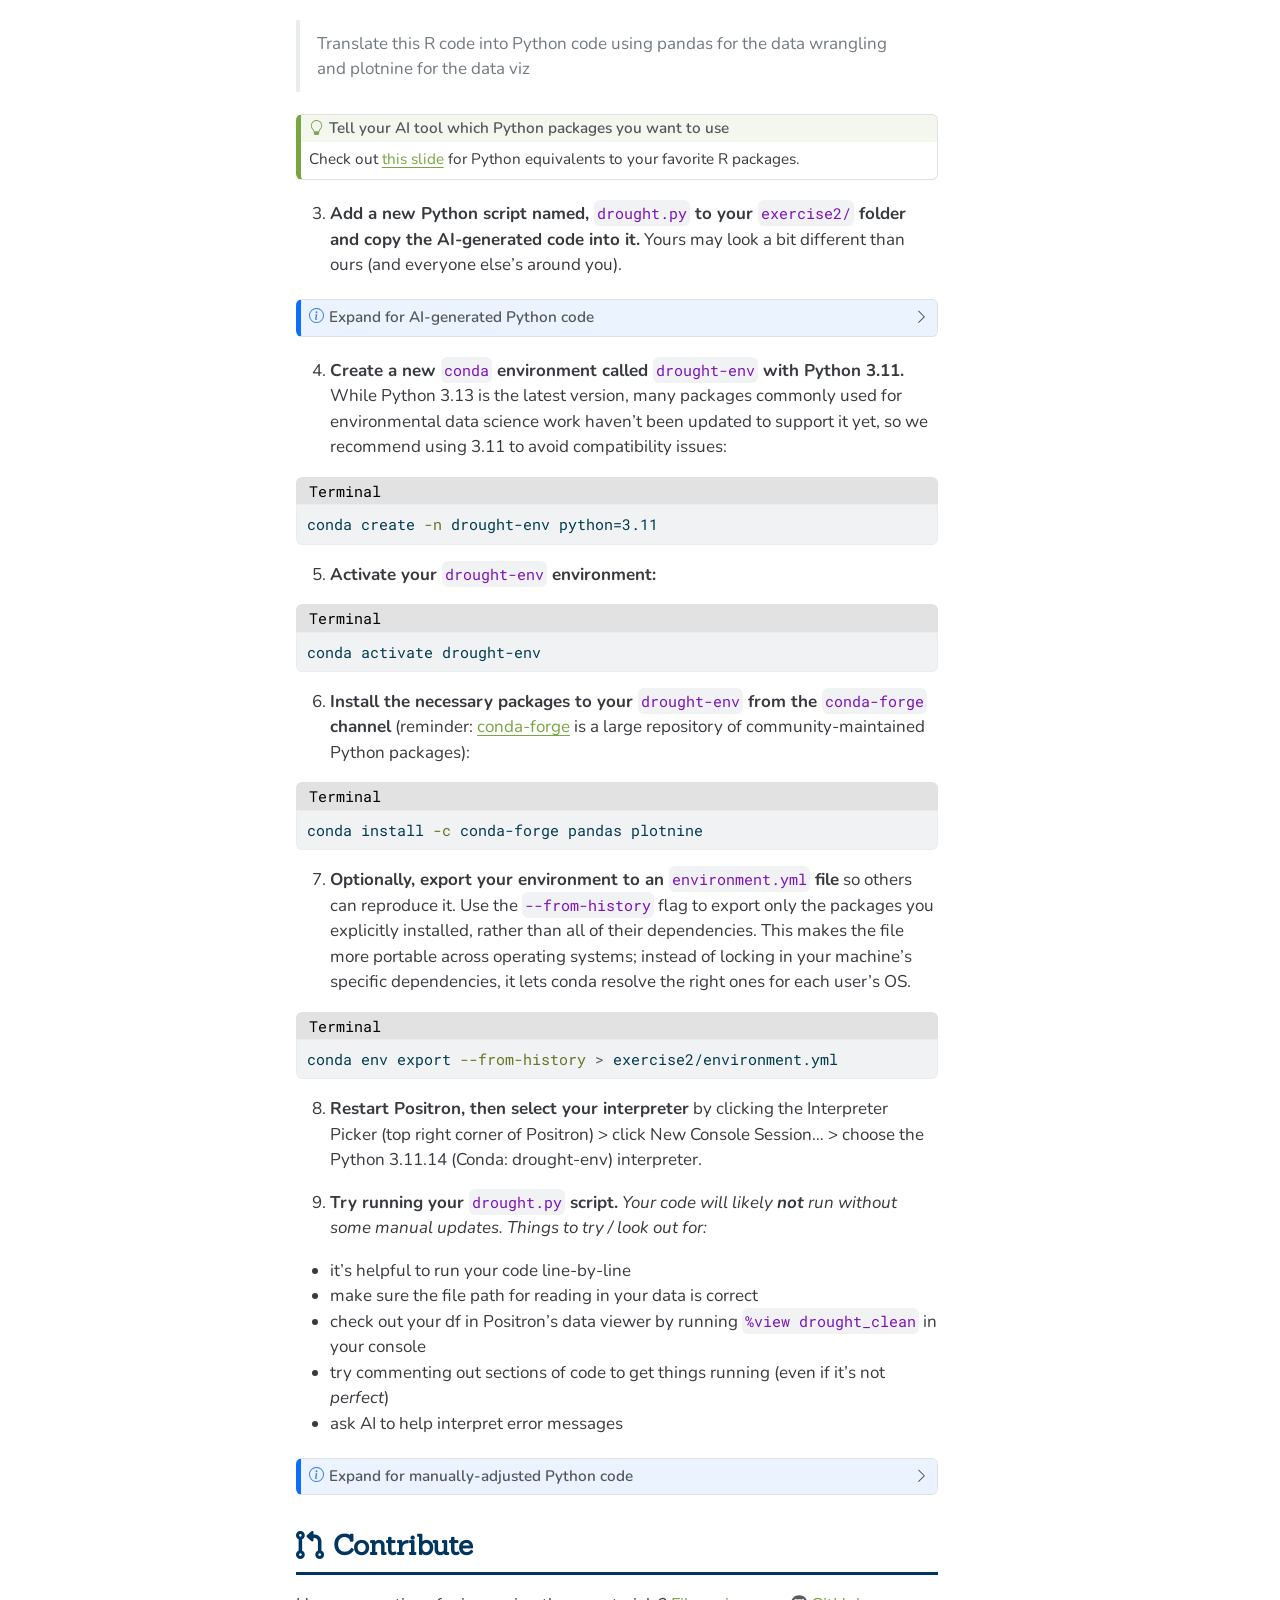
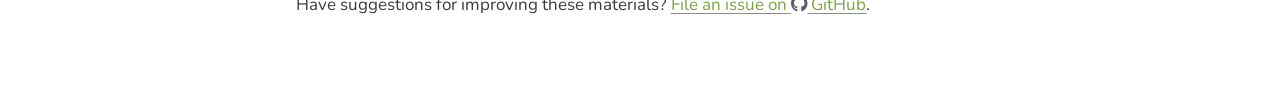
==== commit dbd7fc2f: "removed ipykernel from ex 2 installations" ====
--- a/index.html
+++ b/index.html
@@ -740,7 +740,7 @@
 <div class="code-with-filename-file">
 <pre><strong>Terminal</strong></pre>
 </div>
-<div class="code-copy-outer-scaffold"><div class="sourceCode cell-code" id="cb12"><pre class="sourceCode bash code-with-copy"><code class="sourceCode bash"><span id="cb12-1"><a href="#cb12-1" aria-hidden="true" tabindex="-1"></a><span class="ex">conda</span> install <span class="at">-c</span> conda-forge pandas plotnine ipykernel</span></code></pre></div><button title="Copy to Clipboard" class="code-copy-button"><i class="bi"></i></button></div>
+<div class="code-copy-outer-scaffold"><div class="sourceCode cell-code" id="cb12"><pre class="sourceCode bash code-with-copy"><code class="sourceCode bash"><span id="cb12-1"><a href="#cb12-1" aria-hidden="true" tabindex="-1"></a><span class="ex">conda</span> install <span class="at">-c</span> conda-forge pandas plotnine</span></code></pre></div><button title="Copy to Clipboard" class="code-copy-button"><i class="bi"></i></button></div>
 </div>
 </div>
 <ol start="7" type="1">
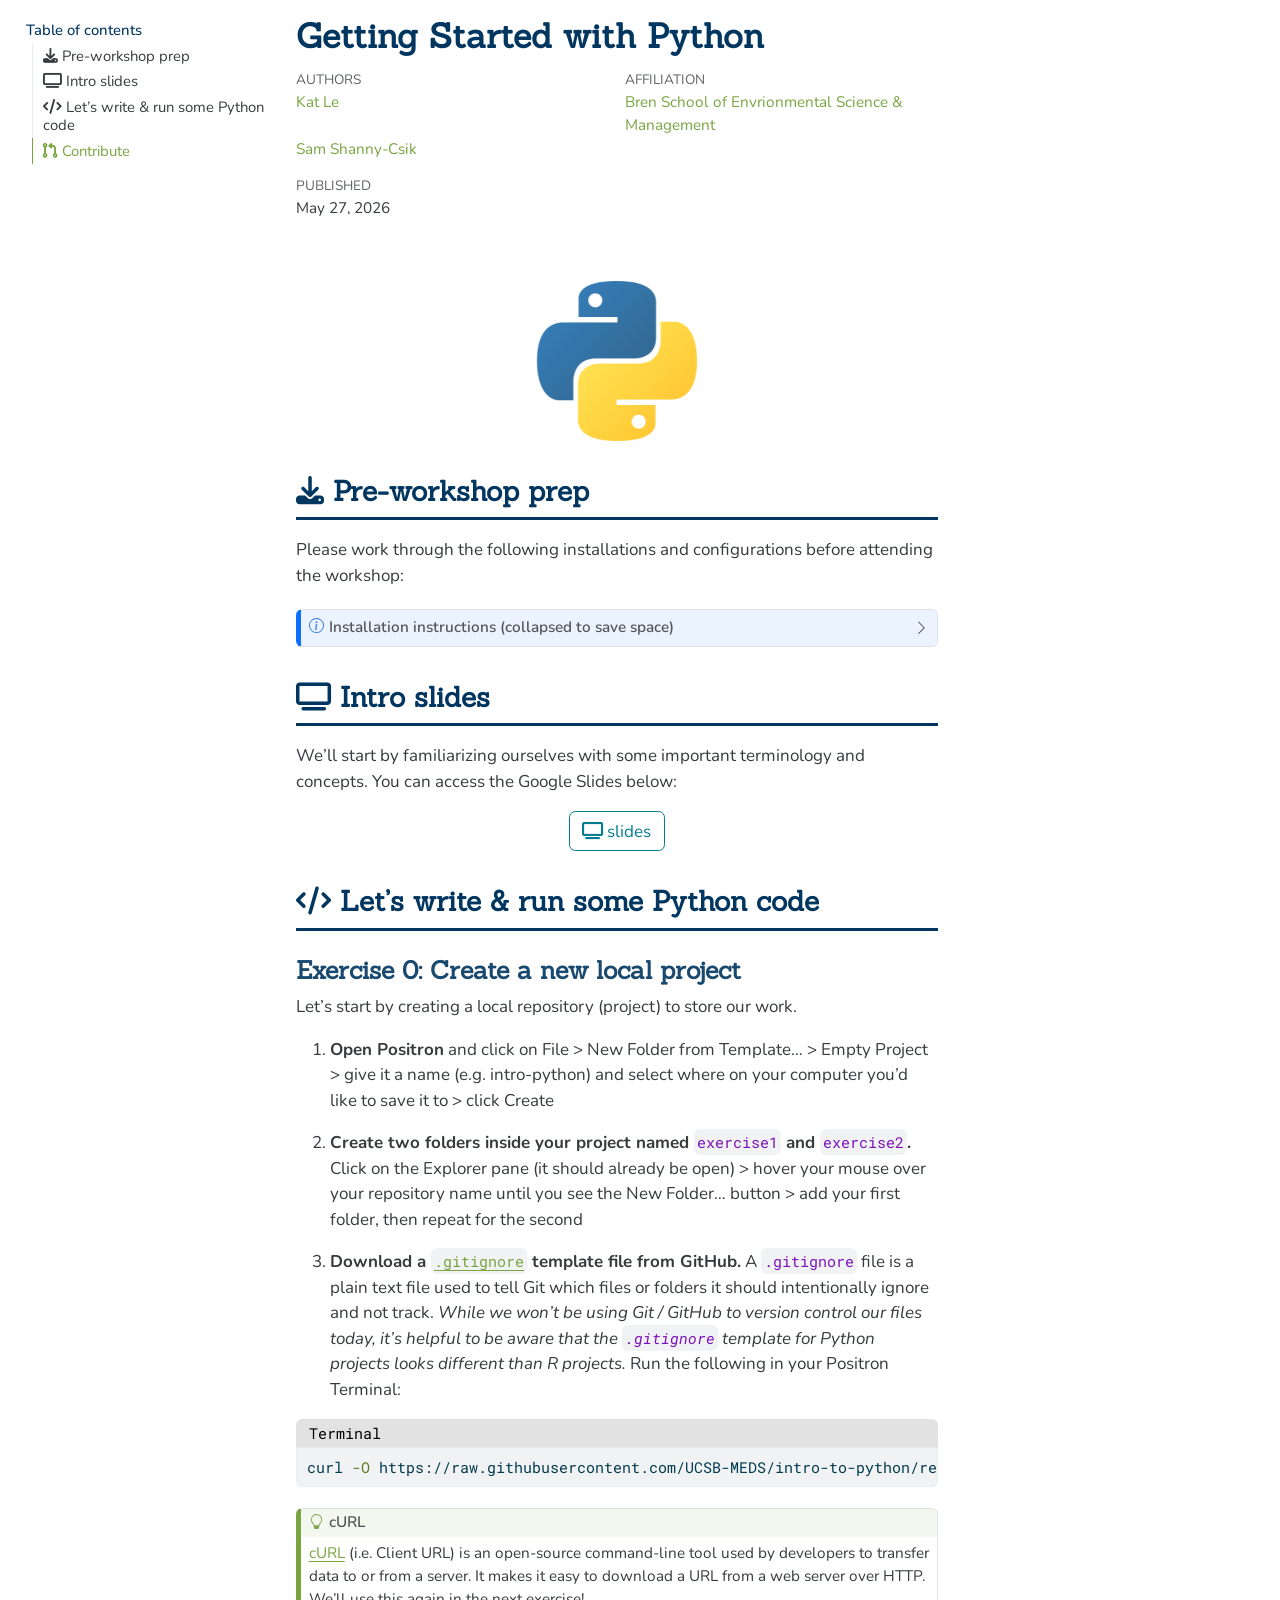
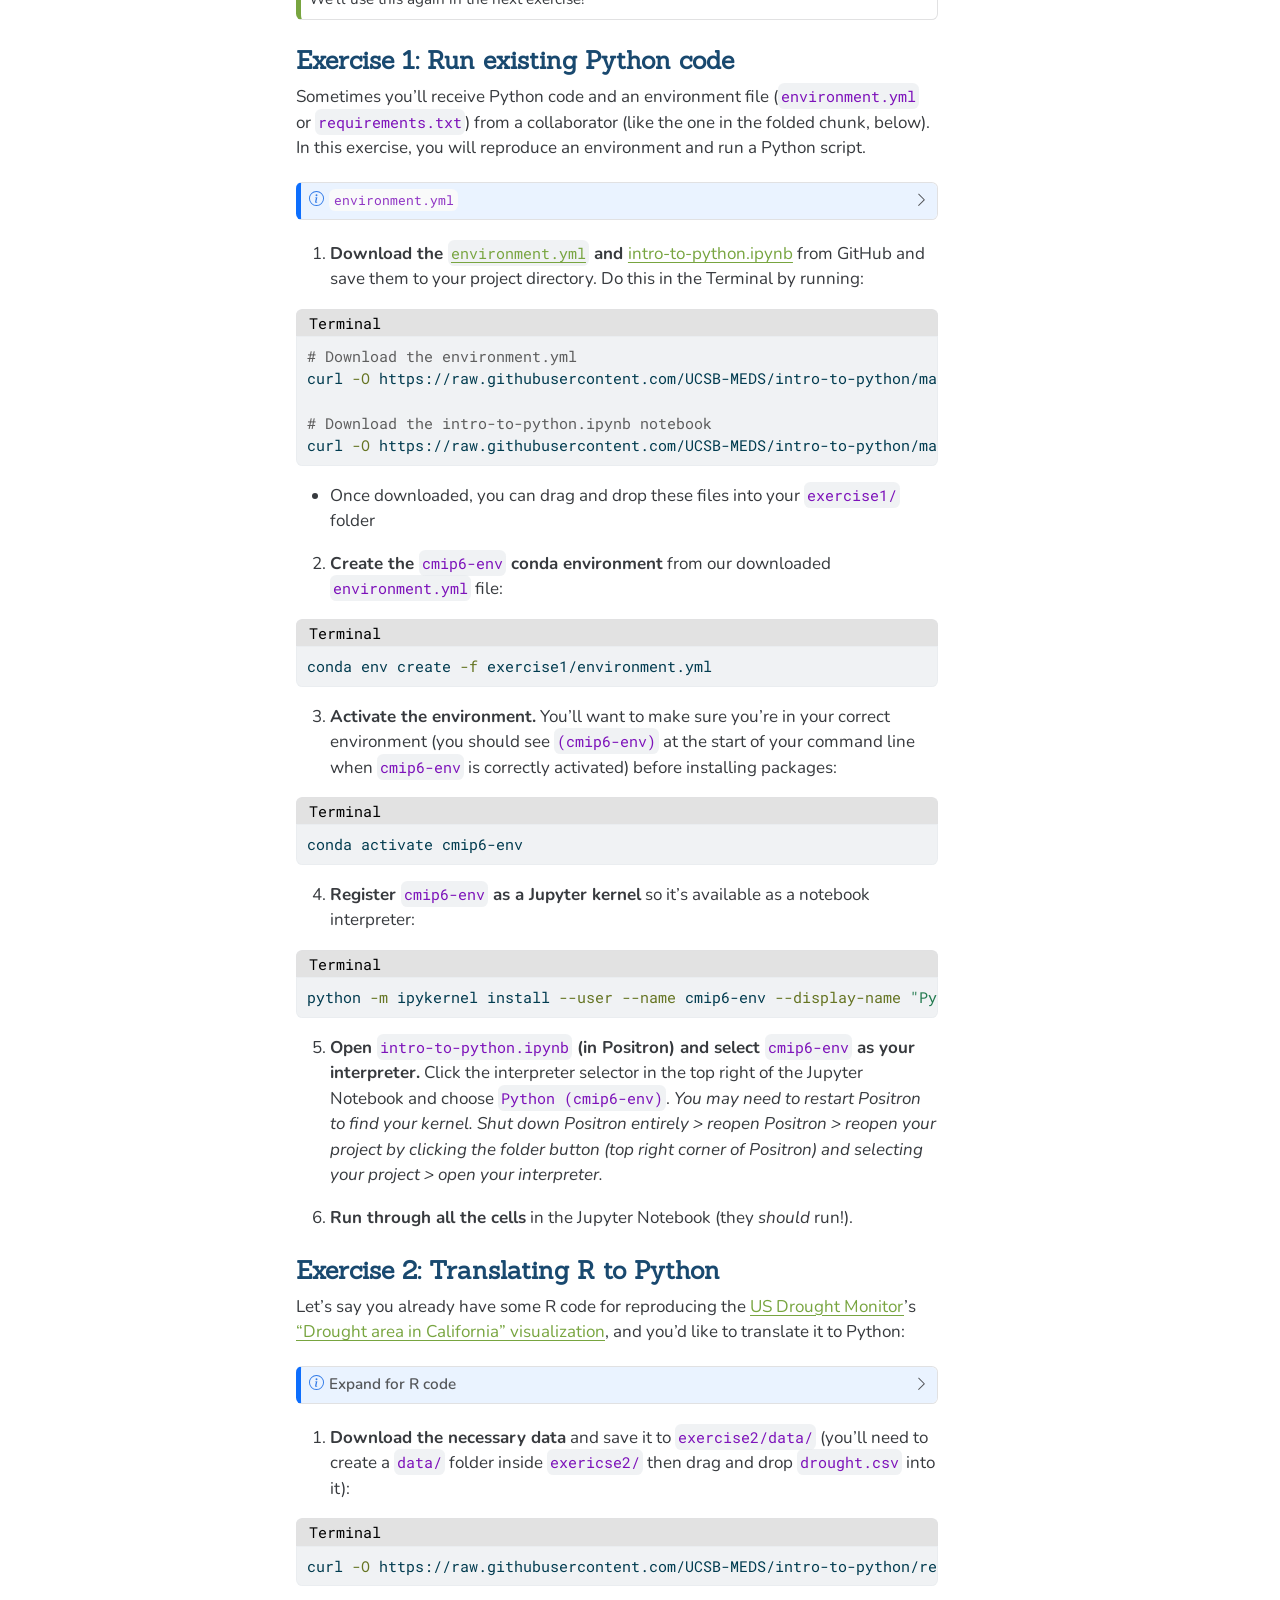
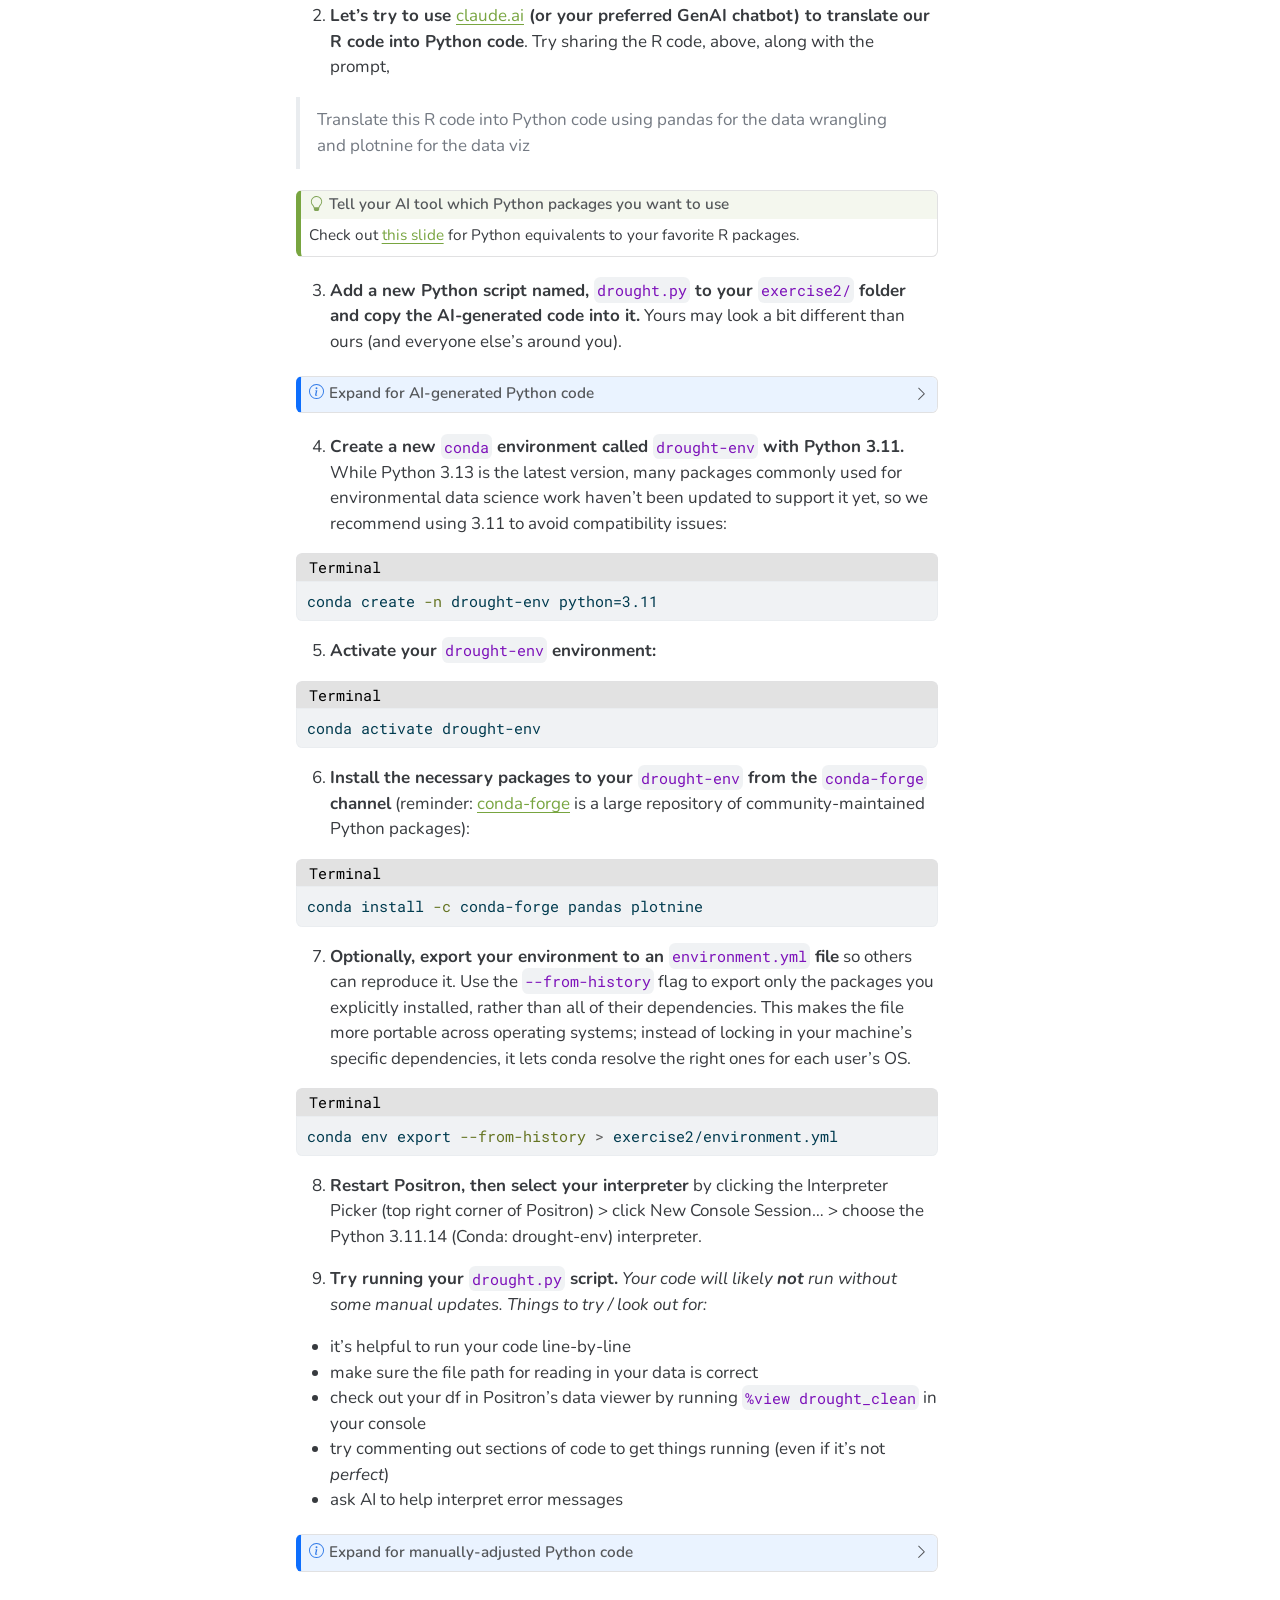
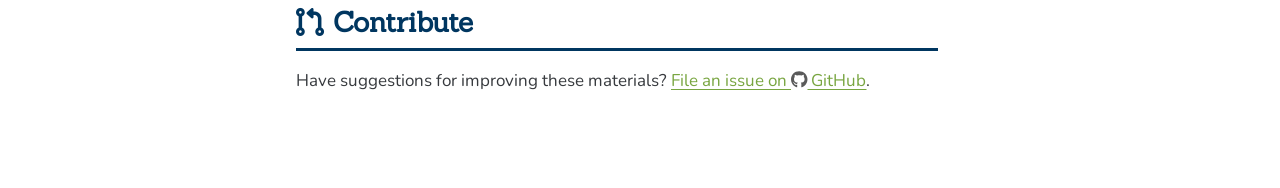
==== commit 22fd0866: "added note about restarting positron to find new interpreter" ====
--- a/index.html
+++ b/index.html
@@ -455,8 +455,8 @@
 </div>
 </div>
 <ol start="5" type="1">
-<li><p><strong>Open <code>intro-to-python.ipynb</code> (in Positron) and select <code>cmip6-env</code> as your interpreter.</strong> Click the interpreter selector in the top right of the Jupyter Notebook and choose <code>Python (cmip6-env)</code>.</p></li>
-<li><p><strong>Run through all the cells</strong> in the Jupyter Notebook.</p></li>
+<li><p><strong>Open <code>intro-to-python.ipynb</code> (in Positron) and select <code>cmip6-env</code> as your interpreter.</strong> Click the interpreter selector in the top right of the Jupyter Notebook and choose <code>Python (cmip6-env)</code>. <em>You may need to restart Positron to find your kernel. Shut down Positron entirely &gt; reopen Positron &gt; reopen your project by clicking the folder button (top right corner of Positron) and selecting your project &gt; open your interpreter.</em></p></li>
+<li><p><strong>Run through all the cells</strong> in the Jupyter Notebook (they <em>should</em> run!).</p></li>
 </ol>
 </section>
 <section id="exercise-2-translating-r-to-python" class="level3">
